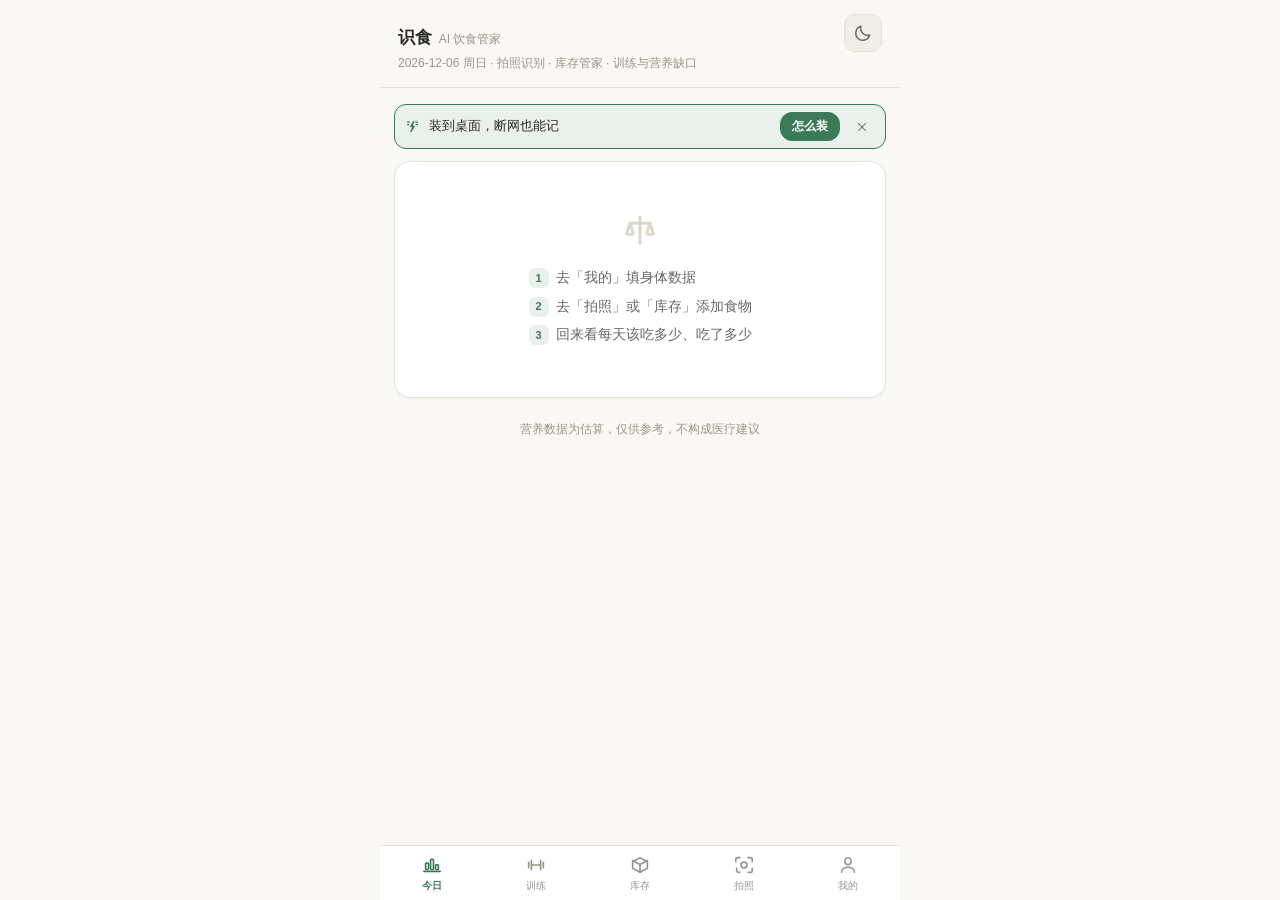
==== index.html @ c6fd4583 "update: index.html" ====
<!DOCTYPE html>
<html lang="zh-CN">
<head>
<meta charset="UTF-8">
<meta name="viewport" content="width=device-width, initial-scale=1, viewport-fit=cover">
<meta name="theme-color" content="#faf8f5" media="(prefers-color-scheme: light)">
<meta name="theme-color" content="#171614" media="(prefers-color-scheme: dark)">
<meta name="description" content="识食 · AI 饮食管家：拍张照识别食物营养，按库存记账，自动算今日热量与蛋白质/脂肪/碳水目标。纯本地存储，离线可用，无需注册。">
<meta name="color-scheme" content="light dark">
<meta property="og:type" content="website">
<meta property="og:title" content="识食 · AI 饮食管家">
<meta property="og:description" content="拍照识别食物营养 · 按库存记账 · 自动算热量与三大营养素目标。纯本地、离线可用、无需注册。">
<meta name="twitter:card" content="summary_large_image">
<meta name="twitter:title" content="识食 · AI 饮食管家">
<meta name="twitter:description" content="拍照识别食物营养 · 按库存记账 · 自动算热量与三大营养素目标。">
<meta name="apple-mobile-web-app-capable" content="yes">
<meta name="apple-mobile-web-app-status-bar-style" content="default">
<meta name="apple-mobile-web-app-title" content="识食">
<meta name="mobile-web-app-capable" content="yes">
<link rel="manifest" href="manifest.json">
<link rel="icon" href="icon-192.png">
<link rel="apple-touch-icon" href="icon-192.png">
<title>识食 · AI 饮食管家</title>
<style>
/* ============================================================
   识食 · 设计系统
   范式：安静高级中性（骨白/沙/烟灰）+ 单一强调色
   强调色：松花绿 #3B7A57（中国传统色，克制饱和度）
   ============================================================ */
:root{
  /* 色板 */
  --canvas:#faf8f5;      /* 骨白 —— 页面底 */
  --surface:#ffffff;     /* 卡片 */
  --surface-2:#f0ede7;   /* 沙 —— 次级表面 */
  --ink:#2b2a27;         /* 墨 —— 主文字 */
  --ink-2:#6b675f;       /* 次级文字 */
  --ink-3:#9a948a;       /* 弱文字 */
  --line:#e6e2da;        /* 极细描边 */
  --line-2:#dcd7cd;      /* 强描边 */
  --accent:#3B7A57;      /* 松花绿 —— 唯一强调色 */
  --accent-ink:#2f6346;  /* 强调色按压态 */
  --accent-soft:#eaf1ec; /* 强调色浅底 */
  --danger:#c0392b;      /* 朱砂 —— 仅超标/删除 */
  --danger-soft:#f8ecea;
  --warn:#b8860b;        /* 琥珀 —— 仅临界状态 */
  --warn-soft:#fbf3e2;
  /* 数据色（只服务图表） */
  --d-protein:#4a6fa5;
  --d-fat:#c8873f;
  --d-carb:#7c5c9e;
  --d-fiber:#5c8a72;
  /* 限量项配色（钠/饱和脂肪/糖）—— 与「目标项」区分开，但不用警告红，
     因为「接近上限」是常态而非错误 */
  --d-sodium:#5d7f9e;
  --d-satfat:#8a7b52;
  --d-sugar:#a06b7e;
  /* 间距与形状 */
  --r-sm:8px; --r-md:12px; --r-lg:16px; --r-xl:20px;
  --track:#d5d1c7;
}
@media(prefers-color-scheme:dark){
  :root{
    --canvas:#141412; --surface:#1c1c19; --surface-2:#252420;
    --ink:#eae7e0; --ink-2:#a8a399; --ink-3:#726d64;
    --line:#2e2d28; --line-2:#3a3833;
    --accent:#7fb894; --accent-ink:#9ac9ab; --accent-soft:#1d2a22;
    --danger:#e0736a; --danger-soft:#2c1e1c;
    --warn:#d9a441; --warn-soft:#2b2418;
    --d-protein:#7fa3d4; --d-fat:#dcae72; --d-carb:#b096d4; --d-fiber:#8fc4a4;
    --d-sodium:#8fb4d0; --d-satfat:#c2ae7e; --d-sugar:#d0a0b0;
    --track:#3c3a33;
  }
}
*{margin:0;padding:0;box-sizing:border-box;-webkit-tap-highlight-color:transparent}
html{-webkit-text-size-adjust:100%}
body{
  font-family:-apple-system,BlinkMacSystemFont,"PingFang SC","Hiragino Sans GB","Microsoft YaHei","Noto Sans SC",sans-serif;
  background:var(--canvas);color:var(--ink);max-width:520px;margin:0 auto;min-height:100vh;
  padding-bottom:96px;font-size:15px;line-height:1.6;
  -webkit-font-smoothing:antialiased;
}
/* 数字一律等宽，避免跳动 */
.num,.kcal-big,.rmk,.ring b,.tagk,.item .nm .g{font-variant-numeric:tabular-nums;font-feature-settings:"tnum"}

/* ---------- 页头：去渐变，改中性表面 ---------- */
header{
  position:sticky;top:0;z-index:10;
  background:var(--canvas);border-bottom:1px solid var(--line);
  padding:14px 18px;padding-top:calc(14px + env(safe-area-inset-top));
}
header .hd-row{display:flex;align-items:baseline;justify-content:space-between;gap:12px}
header h1{font-size:17px;font-weight:600;letter-spacing:.02em}
header h1 .sub-brand{font-size:12px;font-weight:400;color:var(--ink-3);letter-spacing:0;margin-left:6px}
header p{font-size:12px;color:var(--ink-3);margin-top:2px}

main{padding:16px 14px}
.tab{display:none}.tab.on{display:block;animation:fade .28s ease}
@keyframes fade{from{opacity:0;transform:translateY(8px)}}

/* ---------- 卡片 ---------- */
.card{
  background:var(--surface);border-radius:var(--r-lg);
  padding:18px 16px;margin-bottom:12px;
  border:1px solid var(--line);
  box-shadow:0 1px 2px rgba(43,42,39,.03);
}
.card h3{
  font-size:14px;font-weight:600;margin-bottom:14px;
  display:flex;align-items:center;gap:7px;color:var(--ink);
}
.card h3 .ic-svg{color:var(--ink-3);flex-shrink:0}
.card h3 .count{font-weight:400;color:var(--ink-3);font-size:12.5px;margin-left:auto;font-variant-numeric:tabular-nums}
details.card summary{
  font-weight:600;font-size:14px;cursor:pointer;list-style:none;
  display:flex;align-items:center;gap:7px;
}
details.card summary::-webkit-details-marker{display:none}
details.card summary .chev{margin-left:auto;color:var(--ink-3);transition:transform .25s}
details.card[open] summary .chev{transform:rotate(90deg)}
details.card[open] summary{margin-bottom:14px}
/* 折叠的手动添加区：关闭时绝不露出内部表单 */
#addBox{overflow:hidden}
#addBox:not([open]) > *:not(summary){display:none}
#addBox > summary{cursor:pointer;list-style:none;display:flex;align-items:center;gap:7px;
  font-size:14px;font-weight:600;color:var(--ink);width:100%}
#addBox > summary::-webkit-details-marker{display:none}
#addBox > summary .chev{margin-left:auto;color:var(--ink-3);transition:transform .25s}

/* ---------- 表单 ---------- */
.fld{margin-bottom:12px}
label{font-size:12px;color:var(--ink-2);display:block;margin-bottom:6px;font-weight:500}
input,select,textarea{
  width:100%;padding:11px 13px;border:1px solid var(--line-2);border-radius:var(--r-md);
  font-size:15px;background:var(--surface);color:var(--ink);
  transition:border-color .15s,box-shadow .15s;font-family:inherit;
}
select{appearance:none;-webkit-appearance:none;background-image:url("data:image/svg+xml;charset=utf-8,%3Csvg xmlns='http://www.w3.org/2000/svg' width='12' height='12' viewBox='0 0 24 24' fill='none' stroke='%239a948a' stroke-width='2.5' stroke-linecap='round'%3E%3Cpath d='M5 9l7 7 7-7'/%3E%3C/svg%3E");background-repeat:no-repeat;background-position:right 13px center;padding-right:34px}
input::placeholder{color:var(--ink-3)}
input:focus,select:focus,textarea:focus{
  outline:none;border-color:var(--accent);box-shadow:0 0 0 3px var(--accent-soft);
}
input[type=number]{font-variant-numeric:tabular-nums}

/* ---------- 按钮：去全圆角，改 12px ---------- */
button{
  border:none;border-radius:var(--r-md);padding:12px 16px;
  font-size:14.5px;font-weight:600;cursor:pointer;font-family:inherit;
  transition:transform .1s,opacity .15s,background .15s;
  display:inline-flex;align-items:center;justify-content:center;gap:6px;
}
button:active{transform:scale(.975)}
button:disabled{opacity:.5;cursor:not-allowed}
.btn-g{background:var(--accent);color:#fff;width:100%}
.btn-g:active{background:var(--accent-ink)}
.btn-o{background:transparent;color:var(--accent);border:1px solid var(--accent);width:100%}
/* 链接式按钮：外观同 .btn-g / .btn-o，但用于 <a>，保持可点击区域 */
a.linkbtn{
  display:flex;align-items:center;justify-content:center;gap:6px;
  box-sizing:border-box;width:100%;padding:12px 16px;border-radius:var(--r-md);
  font-size:14.5px;font-weight:600;text-decoration:none;cursor:pointer;
  transition:transform .1s,background .15s;
}
a.linkbtn:active{transform:scale(.975)}
a.linkbtn.out{background:transparent;color:var(--accent);border:1px solid var(--accent)}
a.linkbtn.solid{background:var(--accent);color:#fff;border:1px solid var(--accent)}
.btn-s{background:var(--surface-2);color:var(--ink);padding:9px 12px;font-size:13px;width:auto;border:1px solid var(--line)}
.btn-r{background:var(--danger-soft);color:var(--danger);padding:9px 12px;font-size:13px;width:auto}
.btnrow{display:flex;gap:8px}
.btnrow button{flex:1}
.btn-icon{padding:8px;border-radius:10px;background:var(--surface-2);color:var(--ink-2);width:auto;border:1px solid var(--line)}
.btn-icon:active{background:var(--line)}

/* ---------- 进度条 ---------- */
.bar{height:6px;background:var(--track);border-radius:4px;overflow:hidden;margin:5px 0 2px}
.bar>i{display:block;height:100%;border-radius:4px;transition:width .55s cubic-bezier(.4,0,.2,1)}

/* ---------- 热量主指标：条形 + 数字 ----------
   为什么不用环形图：NN/g 指出长度是最准确的视觉编码，角度/面积最差，
   环形图还挖空更难读；Apple HIG 也把 Activity 圆环保留给健康三环，不宜挪用。
   状态另给文字（还差 / 已超出），不单靠颜色 —— 约 4.5% 的人有色觉障碍。 */
.kcalhero{padding:2px 0 4px}
.kh-lab{font-size:12.5px;color:var(--ink-2);font-weight:500;margin-bottom:7px}
.kh-num{display:flex;align-items:baseline;gap:7px;margin-bottom:9px}
.kh-num b{font-size:38px;font-weight:600;line-height:1;letter-spacing:-.025em;
  color:var(--ink);font-variant-numeric:tabular-nums}
.kh-num em{font-style:normal;font-size:15px;color:var(--ink-3);font-variant-numeric:tabular-nums}
.kh-num .kh-u{font-size:12.5px;color:var(--ink-3);margin-left:-2px}
.kh-bar{height:12px;background:var(--track);border-radius:6px;overflow:hidden}
.kh-bar>i{display:block;height:100%;border-radius:6px;background:var(--accent);
  transition:width .55s cubic-bezier(.4,0,.2,1)}
.kcalhero.over .kh-bar>i{background:var(--warn)}
.kh-foot{display:flex;align-items:baseline;gap:10px;margin-top:7px;
  font-size:12px;color:var(--ink-3);font-variant-numeric:tabular-nums}
.kh-foot b{color:var(--ink-2);font-weight:600}
.kh-foot span{margin-left:auto}
.kcalhero.over .kh-foot b{color:var(--warn)}

/* ---------- 限量项（钠 / 饱和脂肪 / 糖）：条形朝上限填充 ---------- */
.limlist{margin-top:2px}
.limrow{padding:10px 0;border-bottom:1px solid var(--line)}
.limrow:last-child{border-bottom:none;padding-bottom:0}
.limrow .lh{display:flex;align-items:baseline;gap:8px;font-size:12.5px;margin-bottom:6px}
.limrow .gl{color:var(--ink-2);font-weight:500;display:flex;align-items:center;gap:5px}
.limrow .gl i{width:7px;height:7px;border-radius:2px;flex-shrink:0}
.limrow .lh b{margin-left:auto;font-variant-numeric:tabular-nums;font-weight:600}
.limrow .lh b em{font-style:normal;font-weight:400;color:var(--ink-3);font-size:11.5px}
.limrow .lbar{height:8px;background:var(--track);border-radius:4px;overflow:hidden}
.limrow .lbar>i{display:block;height:100%;border-radius:4px;transition:width .55s cubic-bezier(.4,0,.2,1)}
.limrow .lf{font-size:11.5px;color:var(--ink-3);margin-top:5px;font-variant-numeric:tabular-nums}

/* ---------- 自适应 TDEE 明细行 ---------- */
.adaptrows{margin-top:4px;border-top:1px solid var(--line)}
.adaptrows .ar{display:flex;align-items:baseline;gap:10px;padding:8px 0;
  border-bottom:1px solid var(--line);font-size:12.5px}
.adaptrows .ar span{color:var(--ink-2)}
.adaptrows .ar b{margin-left:auto;font-variant-numeric:tabular-nums;font-weight:600}

/* ---------- 宏量营养素行 ---------- */
.mac{display:grid;grid-template-columns:42px 1fr 92px;align-items:center;gap:10px;margin-top:12px;font-size:12.5px}
.mac .lbl{color:var(--ink-2);font-weight:500;display:flex;align-items:center;gap:5px}
.mac .dot{width:7px;height:7px;border-radius:2px;flex-shrink:0}
.mac .bar{margin:0}
.mac em{font-style:normal;text-align:right;color:var(--ink-3);font-size:11.5px;font-variant-numeric:tabular-nums}

.remain{display:flex;align-items:center;justify-content:space-between;gap:12px}
.rmk{font-size:26px;font-weight:600;line-height:1.15;letter-spacing:-.01em}
.rmk .unit{font-size:12px;font-weight:400;color:var(--ink-3);margin-left:2px}

/* ---------- 列表项 ---------- */
.item{display:flex;justify-content:space-between;align-items:center;padding:13px 0;border-bottom:1px solid var(--line)}
.item:last-child{border-bottom:none;padding-bottom:2px}
.item .nm{font-size:14.5px;font-weight:600;display:flex;align-items:center;gap:7px;flex-wrap:wrap}
.item .nm .g{font-weight:400;color:var(--ink-3);font-size:12.5px}
.item .dt{font-size:12px;color:var(--ink-3);margin-top:3px;font-variant-numeric:tabular-nums}
.item.inv{flex-wrap:wrap;gap:10px}
.item.inv>div:first-child{flex:1 1 100%}
.item.inv .btns{display:flex;gap:8px;width:100%}
.item.inv .btns button{flex:1}
.tagk{font-size:13.5px;color:var(--ink);font-weight:600;white-space:nowrap}

/* ---------- 徽章 ---------- */
.chip{display:inline-flex;align-items:center;gap:4px;background:var(--accent-soft);color:var(--accent);border-radius:6px;padding:3px 9px;font-size:11.5px;font-weight:600}
.chip.warn{background:var(--warn-soft);color:var(--warn)}
.chip.danger{background:var(--danger-soft);color:var(--danger)}
.chip.neutral{background:var(--surface-2);color:var(--ink-2)}
.pill{display:inline-flex;align-items:center;gap:5px;background:var(--surface-2);border:1px solid var(--line);border-radius:8px;padding:5px 11px;font-size:12px;margin:3px 4px 3px 0;color:var(--ink-2)}
.pill b{color:var(--ink);font-weight:600}

/* ---------- 底部导航 ---------- */
nav{
  position:fixed;bottom:0;left:0;right:0;max-width:520px;margin:0 auto;
  background:var(--surface);border-top:1px solid var(--line);
  display:flex;z-index:20;padding-bottom:env(safe-area-inset-bottom);
}
nav button{
  flex:1;background:none;border-radius:0;padding:9px 0 8px;font-size:10.5px;
  color:var(--ink-3);font-weight:500;display:flex;flex-direction:column;align-items:center;gap:3px;
  transition:color .2s;
}
nav button .ic-svg{transition:transform .2s}
nav button.on{color:var(--accent);font-weight:600}
nav button.on .ic-svg{transform:translateY(-1px)}

/* ---------- 底部抽屉 ---------- */
.overlay{position:fixed;inset:0;background:rgba(30,28,25,.4);backdrop-filter:blur(2px);z-index:50;display:none;align-items:flex-end;justify-content:center}
.overlay.on{display:flex;animation:fadeIn .2s ease}
@keyframes fadeIn{from{opacity:0}}
.sheet{
  background:var(--surface);width:100%;max-width:520px;border-radius:var(--r-xl) var(--r-xl) 0 0;
  padding:8px 16px calc(20px + env(safe-area-inset-bottom));max-height:88vh;overflow-y:auto;
  animation:up .3s cubic-bezier(.32,.72,0,1);
}
.sheet::before{content:"";display:block;width:36px;height:4px;border-radius:2px;background:var(--line-2);margin:4px auto 14px}
@keyframes up{from{transform:translateY(80px);opacity:.4}}
.sheet h3{font-size:16px;font-weight:600;margin-bottom:14px}
.sheet h3 .hl{color:var(--accent)}

/* ---------- 提示 ---------- */
#toast{
  position:fixed;top:15%;left:50%;transform:translateX(-50%);
  background:var(--ink);color:var(--canvas);padding:10px 20px;border-radius:10px;
  font-size:13.5px;z-index:99;display:none;max-width:80%;text-align:center;
  box-shadow:0 6px 20px rgba(0,0,0,.18);
}
#toast.on{display:block;animation:toastIn .25s ease}
@keyframes toastIn{from{opacity:0;transform:translateX(-50%) translateY(-8px)}}

img.prev{width:100%;border-radius:var(--r-md);margin:10px 0;border:1px solid var(--line)}

/* ---------- 已选图片缩略图网格（支持多张，每张可单独删） ---------- */
.thumbgrid{display:grid;grid-template-columns:repeat(auto-fill,minmax(78px,1fr));gap:8px;margin:12px 0 0}
.thumb{position:relative;aspect-ratio:1;border-radius:var(--r-md);overflow:hidden;
  border:1px solid var(--line);background:var(--surface-2)}
.thumb img{width:100%;height:100%;object-fit:cover;display:block}
.thumb .thumbx{
  position:absolute;top:3px;right:3px;width:22px;height:22px;padding:0;
  border-radius:50%;background:rgba(0,0,0,.58);color:#fff;
  display:flex;align-items:center;justify-content:center;
}
.thumb .thumbx:active{background:rgba(0,0,0,.8)}
.thumb .thumbi{
  position:absolute;left:4px;bottom:3px;font-size:11px;font-weight:600;
  background:rgba(0,0,0,.58);color:#fff;padding:0 5px;border-radius:4px;
  font-variant-numeric:tabular-nums;line-height:1.6;
}

/* ---------- 空状态 ---------- */
.empty{
  text-align:center;color:var(--ink-3);font-size:13px;padding:30px 12px;line-height:2;
}
.empty .big-ic{display:block;margin:0 auto 10px;color:var(--line-2)}

/* ---------- 搜索建议 ---------- */
.searchbox{position:relative}
.sug{
  position:absolute;left:0;right:0;top:100%;background:var(--surface);
  border:1px solid var(--line);border-radius:var(--r-md);
  box-shadow:0 10px 30px rgba(43,42,39,.1);max-height:230px;overflow-y:auto;
  z-index:30;display:none;margin-top:5px;
}
.sug div{padding:11px 14px;font-size:13.5px;border-bottom:1px solid var(--line);display:flex;justify-content:space-between;gap:10px;align-items:baseline}
.sug div:last-child{border-bottom:none}
.sug div:active{background:var(--surface-2)}
.sug div .sn{font-weight:500}
.sug div .sv{color:var(--ink-3);font-size:12px;font-variant-numeric:tabular-nums;white-space:nowrap}

/* ---------- 周图 ---------- */
.wk{display:flex;align-items:flex-end;gap:6px;height:110px;margin:6px 0 8px}
.wc{flex:1;display:flex;flex-direction:column;align-items:center;justify-content:flex-end;gap:4px}
.wc i{width:100%;border-radius:4px 4px 2px 2px;min-height:3px;transition:height .5s cubic-bezier(.4,0,.2,1)}
.wc .v{font-size:10px;color:var(--ink-3);font-variant-numeric:tabular-nums}
.wc .d{font-size:10px;color:var(--ink-3)}
.wc.today .d{color:var(--accent);font-weight:600}

/* ---------- 步骤提示 ---------- */
.hint{font-size:12px;color:var(--ink-3);margin-top:8px;line-height:1.65;display:flex;gap:6px}
.hint .ic-svg{flex-shrink:0;margin-top:1px}
.stepnum{
  display:inline-flex;width:20px;height:20px;border-radius:6px;background:var(--accent-soft);
  color:var(--accent);font-size:11px;align-items:center;justify-content:center;
  margin-right:7px;font-weight:600;flex-shrink:0;
}
.steps{text-align:left;display:inline-block;line-height:2.1}
.steps span{display:flex;align-items:center;font-size:13.5px;color:var(--ink-2)}

/* ---------- 库存分组 ---------- */
.grp-title{font-size:11.5px;font-weight:600;color:var(--ink-3);letter-spacing:.06em;margin:16px 0 4px;display:flex;align-items:center;gap:6px}
.grp-title:first-child{margin-top:4px}

/* ---------- 库存管家：概览卡 ---------- */
.invh{padding:15px 16px}
.invh-top{display:flex;align-items:center;gap:14px}
.invh-top>div:first-child{flex:1;min-width:0}
.invh-lab{font-size:11.5px;color:var(--ink-3);letter-spacing:.05em;font-weight:500;
  display:flex;align-items:center;gap:5px}
.invh-big{font-size:29px;font-weight:650;letter-spacing:-.025em;line-height:1.12;
  font-variant-numeric:tabular-nums;color:var(--ink);margin-top:2px}
.invh-big span{font-size:15px;font-weight:500;color:var(--ink-3);margin-left:3px}
.invh-sub{font-size:12.5px;color:var(--ink-3);margin-top:3px;font-variant-numeric:tabular-nums}
.invh-ring{
  --p:0;flex-shrink:0;width:72px;height:72px;border-radius:50%;
  background:conic-gradient(var(--accent) calc(var(--p)*1%),var(--surface-2) 0);
  display:flex;align-items:center;justify-content:center;position:relative;
}
.invh-ring::before{content:"";position:absolute;inset:6px;border-radius:50%;background:var(--surface)}
.invh-ring>div{position:relative;text-align:center;line-height:1.15}
.invh-ring b{display:block;font-size:20px;font-weight:650;letter-spacing:-.02em;
  font-variant-numeric:tabular-nums;color:var(--accent)}
.invh-ring span{font-size:9.5px;color:var(--ink-3)}
.invh-foot{margin-top:10px;padding-top:9px;border-top:1px dashed var(--line-2);
  font-size:12px;color:var(--ink-3);line-height:1.55}

/* ---------- 缺口分析 ---------- */
.gaplist{display:flex;flex-direction:column;gap:2px;margin-bottom:2px}
.gaprow{display:flex;align-items:center;justify-content:space-between;
  padding:7px 0;font-size:13.5px;border-bottom:1px solid var(--line)}
.gaprow:last-child{border-bottom:none}
.gaprow .gl{display:flex;align-items:center;gap:8px;color:var(--ink-2)}
.gaprow .gl i{width:8px;height:8px;border-radius:3px;flex-shrink:0}
.gaprow b{font-variant-numeric:tabular-nums;font-weight:600;color:var(--ink)}
.sugg{display:flex;align-items:center;gap:7px;margin-top:11px;padding:10px 12px;
  background:var(--accent-soft);border-radius:10px;font-size:12.5px;color:var(--accent-ink);line-height:1.5}
.sugg .ic-svg{flex-shrink:0;color:var(--accent)}
.sugg b{font-weight:600;font-variant-numeric:tabular-nums}
.sugg span{flex:1;min-width:0}
.sugg .btn-s{padding:6px 10px;font-size:12px}

/* ---------- 筛选标签 ---------- */
.ftabs{display:flex;gap:6px;margin-bottom:6px;overflow-x:auto;-webkit-overflow-scrolling:touch;
  scrollbar-width:none;padding-bottom:2px}
.ftabs::-webkit-scrollbar{display:none}
.ftab{
  flex-shrink:0;border:1px solid var(--line);background:var(--surface);
  padding:7px 13px;border-radius:9px;font-size:12.5px;color:var(--ink-2);
  font-family:inherit;cursor:pointer;transition:background .18s,border-color .18s,color .18s;
  display:inline-flex;align-items:center;gap:6px;font-weight:500;
}
.ftab.on{background:var(--accent);border-color:var(--accent);color:#fff;font-weight:600}
.ftab em{font-style:normal;font-size:11px;font-variant-numeric:tabular-nums;
  background:var(--surface-2);color:var(--ink-3);padding:1px 6px;border-radius:5px}
.ftab.on em{background:rgba(255,255,255,.24);color:#fff}

/* ---------- 库存项：进度条 ---------- */
.gbar{height:4px;border-radius:3px;background:var(--surface-2);overflow:hidden;margin-top:7px}
.gbar>i{display:block;height:100%;border-radius:3px;transition:width .5s cubic-bezier(.4,0,.2,1)}
.item.inv{align-items:flex-start;padding:13px 0}
.item.inv .btns{display:flex;flex-direction:column;gap:5px;flex-shrink:0}
.item.inv .btns .btn-s,.item.inv .btns .btn-r{
  padding:6px 11px;font-size:12px;min-width:56px;display:inline-flex;
  align-items:center;justify-content:center;gap:4px;
}
.item.inv .btns .btn-s .ic-svg,.item.inv .btns .btn-r .ic-svg{margin:0}

/* ---------- 采购清单 ---------- */
.shoplist{border:1px solid var(--line);border-radius:10px;overflow:hidden;max-height:44vh;overflow-y:auto}
.shoprow{display:flex;align-items:center;justify-content:space-between;gap:12px;
  padding:11px 13px;border-bottom:1px solid var(--line);font-size:13.5px}
.shoprow:last-child{border-bottom:none}
.shoprow .nm{font-weight:500;display:flex;align-items:center;gap:6px;flex-wrap:wrap}
.shoprow .dt{font-size:11.5px;color:var(--ink-3);margin-top:2px;font-variant-numeric:tabular-nums}
.shoprow b{font-variant-numeric:tabular-nums;color:var(--accent);flex-shrink:0;font-weight:600}
.shopfoot{margin:12px 0 14px;padding:10px 13px;background:var(--surface-2);border-radius:9px;
  font-size:12.5px;color:var(--ink-2);text-align:center;font-variant-numeric:tabular-nums}

/* ---------- 食材详情 ---------- */
.dtl{display:grid;grid-template-columns:1fr 1fr;gap:1px;background:var(--line);
  border:1px solid var(--line);border-radius:10px;overflow:hidden;margin-bottom:16px}
.dtl>div{background:var(--surface);padding:11px 13px;display:flex;flex-direction:column;gap:3px}
.dtl>div span{font-size:11.5px;color:var(--ink-3)}
.dtl>div b{font-size:15px;font-weight:600;font-variant-numeric:tabular-nums;letter-spacing:-.01em}

/* 14 天消耗柱（紧凑） */
.wkc{display:flex;align-items:flex-end;gap:3px;height:64px;padding:0 1px}
.wkr{flex:1;display:flex;align-items:flex-end;justify-content:center;height:100%}
.wkr i{width:100%;max-width:16px;border-radius:3px 3px 1px 1px;background:var(--accent);
  opacity:.82;min-height:2px;transition:height .45s cubic-bezier(.4,0,.2,1)}
.wkr.today i{opacity:1;background:var(--accent-ink)}

/* 抽屉内动态提示 */
.eatleft{font-size:12.5px;color:var(--ink-3);margin-top:9px;line-height:1.6;min-height:18px}
.btn-s.on{background:var(--accent);border-color:var(--accent);color:#fff}

.disclaimer{text-align:center;padding:10px 0 14px;font-size:11.5px;color:var(--ink-3);line-height:1.7}
a{color:var(--accent)}
.ic-svg{display:block;flex-shrink:0}

/* ---------- 连续记录（习惯卡）---------- */
.streak{display:flex;align-items:center;gap:14px;padding:15px 16px}
.sk-main{display:flex;align-items:center;gap:11px;flex:1;min-width:0}
.sk-flame{width:38px;height:38px;border-radius:11px;flex-shrink:0;
  background:var(--accent-soft);color:var(--accent);
  display:flex;align-items:center;justify-content:center}
.sk-num{font-size:25px;font-weight:650;letter-spacing:-.025em;line-height:1.1;
  font-variant-numeric:tabular-nums;color:var(--ink)}
.sk-num span{font-size:13px;font-weight:500;color:var(--ink-3);margin-left:3px}
.sk-lab{font-size:12px;color:var(--ink-3);margin-top:2px}
.sk-side{display:flex;gap:16px;flex-shrink:0;padding-left:14px;border-left:1px solid var(--line)}
.sk-cell{display:flex;flex-direction:column;align-items:center;gap:1px}
.sk-cell b{font-size:16px;font-weight:600;font-variant-numeric:tabular-nums;color:var(--ink)}
.sk-cell span{font-size:10.5px;color:var(--ink-3);white-space:nowrap}

/* ---------- 体重趋势 ---------- */
.wt-head{display:flex;align-items:flex-end;justify-content:space-between;gap:12px;margin-bottom:8px}
.wt-cur{font-size:26px;font-weight:650;letter-spacing:-.025em;font-variant-numeric:tabular-nums;color:var(--ink)}
.wt-unit{font-size:13px;color:var(--ink-3);margin-left:3px}
.wt-side{display:flex;flex-direction:column;align-items:flex-end;gap:1px}
.wt-chg{font-size:12.5px;font-weight:600;font-variant-numeric:tabular-nums}
.wt-pace{font-size:11.5px;color:var(--ink-3);font-variant-numeric:tabular-nums}
.wt-svg{display:block;width:100%;height:64px;overflow:visible}
.wt-foot{display:flex;align-items:center;justify-content:space-between;gap:10px;
  margin-top:9px;font-size:11.5px;color:var(--ink-3);font-variant-numeric:tabular-nums}

/* 深色模式：抽屉内强调底 */
@media (prefers-color-scheme:dark){
  :root:not([data-theme="light"]) .ftab.on em{background:rgba(255,255,255,.2)}
}

/* ============================================================
   Phase D：训练自定义 / 日程日历 / 训练日营养 / 外食 / 实时扣减
   ============================================================ */

/* ---------- 今日：日期标签行 ---------- */
.daytag{display:flex;align-items:center;gap:8px;margin-bottom:6px}
.daytag .chip{gap:5px;padding:4px 10px}
.daytag .btn-s{padding:4px 10px;font-size:11.5px}

/* ---------- 实时扣减清单 ---------- */
.gaplist .gaprow b{font-feature-settings:"tnum"}

/* ---------- 今日日程卡 ---------- */
.plrow{display:flex;align-items:center;gap:11px}
.plrow.mini{padding:10px 0 12px;border-bottom:1px solid var(--line);margin-bottom:12px}
.pl-ic{width:36px;height:36px;border-radius:10px;flex-shrink:0;
  background:var(--accent-soft);color:var(--accent);
  display:flex;align-items:center;justify-content:center}
.plrow .nm{font-size:14px;font-weight:600}
.plrow .dt{font-size:11.5px;color:var(--ink-3);margin-top:2px;font-variant-numeric:tabular-nums}

/* ---------- 训练记录抽屉 ---------- */
.exhint{display:flex;gap:6px;align-items:flex-start;font-size:11.5px;color:var(--ink-3);
  line-height:1.55;margin:-4px 0 12px}
.exhint .ic-svg{flex-shrink:0;margin-top:2px}
.exhint b{color:var(--accent);font-weight:600}
.expace{display:flex;flex-direction:column;justify-content:center;
  min-height:44px;padding:0 13px;border:1px dashed var(--line-2);border-radius:var(--r-md);
  background:var(--surface-2)}
.pacev{font-size:15px;font-weight:650;font-variant-numeric:tabular-nums;color:var(--accent)}
.paces{font-size:11.5px;color:var(--ink-3);font-variant-numeric:tabular-nums}
.exprev{display:flex;align-items:baseline;gap:6px;flex-wrap:wrap;
  padding:12px 14px;background:var(--accent-soft);border-radius:var(--r-md);margin-top:4px}
.exk{font-size:23px;font-weight:650;color:var(--accent);font-variant-numeric:tabular-nums;
  letter-spacing:-.02em}
.exk::before{content:"−"}
.exklab{font-size:12px;color:var(--accent-ink)}
.exhow{margin-left:auto;font-size:11.5px;color:var(--ink-3);
  background:var(--surface);padding:3px 9px;border-radius:6px}

/* ---------- 训练日 / 休息日对比表 ---------- */
.dual{margin-top:14px;border:1px solid var(--line);border-radius:11px;overflow:hidden}
.dual-head,.dual-row{display:grid;grid-template-columns:1fr auto 20px auto;align-items:center;
  gap:8px;padding:9px 12px}
.dual-head{background:var(--surface-2);padding:7px 12px}
.dual-h{font-size:10.5px;color:var(--ink-3);letter-spacing:.04em;text-align:right;font-weight:600}
.dual-h.hot{color:var(--accent)}
.dual-row{border-top:1px solid var(--line)}
.dual-lab{font-size:12.5px;color:var(--ink-2);display:flex;flex-direction:column}
.dual-lab em{font-style:normal;font-size:10.5px;color:var(--ink-3);margin-top:1px}
.dual-v{font-size:13px;font-weight:600;font-variant-numeric:tabular-nums;text-align:right}
.dual-v.hot{color:var(--accent)}
.dual-arrow{text-align:center;color:var(--line-2);font-size:12px}
/* 限量项分组：与目标项视觉上分开，且数字用中性色（不用 accent，避免像「要冲上去」） */
.dual-sep{font-size:10.5px;color:var(--ink-3);letter-spacing:.04em;
  background:var(--surface-2);padding:6px 12px;border-top:1px solid var(--line)}
.dual-row.cap .dual-v{color:var(--ink-2)}
.dual-row.cap .dual-v.hot{color:var(--ink-2)}

/* ---------- 自定义项目列表 ---------- */
.mylist{margin-top:14px;padding-top:12px;border-top:1px dashed var(--line-2)}

/* ---------- 训练页 Hero ---------- */
.trainhero{padding:18px 16px}
.th-top{display:flex;align-items:center;gap:14px}
.th-top>div:first-child{flex:1;min-width:0}
.th-lab{font-size:11.5px;color:var(--ink-3);letter-spacing:.05em;font-weight:500}
.th-big{font-size:28px;font-weight:650;letter-spacing:-.025em;line-height:1.15;margin-top:2px}
.th-sub{font-size:12.5px;color:var(--ink-3);margin-top:3px}
.th-badge{width:58px;height:58px;border-radius:16px;flex-shrink:0;
  background:var(--accent-soft);color:var(--accent);
  display:flex;align-items:center;justify-content:center}
.th-acts{display:flex;gap:8px;margin-top:16px}
.th-acts button{flex:1}

/* ---------- 周统计 ---------- */
.statrow{display:flex;gap:1px;background:var(--line);border:1px solid var(--line);
  border-radius:11px;overflow:hidden}
.statcell{flex:1;background:var(--surface);padding:12px 6px;text-align:center}
.statcell b{display:block;font-size:19px;font-weight:650;font-variant-numeric:tabular-nums;
  letter-spacing:-.02em;color:var(--ink);overflow:hidden;text-overflow:ellipsis;white-space:nowrap}
.statcell span{font-size:10.5px;color:var(--ink-3)}

/* ---------- 月历 ---------- */
.calhead{display:flex;align-items:center;justify-content:space-between;gap:8px;margin-bottom:12px}
.calhead b{font-size:14px;font-weight:600;display:flex;flex-direction:column;align-items:center}
.calhead .calcount{font-size:10.5px;font-weight:400;color:var(--ink-3);margin-top:1px}
.calgrid{display:grid;grid-template-columns:repeat(7,1fr);gap:3px}
.caldow{text-align:center;font-size:11px;color:var(--ink-3);padding:2px 0 6px;font-weight:500}
.calcell{
  position:relative;aspect-ratio:1;border-radius:9px;
  display:flex;flex-direction:column;align-items:center;justify-content:center;
  font-size:12.5px;font-variant-numeric:tabular-nums;cursor:pointer;
  border:1px solid transparent;transition:background .15s,border-color .15s;
}
.calcell b{font-weight:500;line-height:1}
.calcell.empty{cursor:default}
.calcell:not(.empty):active{background:var(--surface-2)}
.calcell.today{border-color:var(--accent);font-weight:650}
.calcell.today b{font-weight:650;color:var(--accent)}
.calcell.sel{background:var(--accent-soft)}
.calcell.plan{background:var(--accent-soft)}
.calcell.rest{background:var(--surface-2)}
.calcell .mk{position:absolute;bottom:5px;width:14px;height:3px;border-radius:2px}
.calcell .mk.plan{background:var(--accent);opacity:.55}
.calcell .mk.rest{background:var(--ink-3);opacity:.4}
.calcell .mk.done{background:var(--accent)}
.callegend{display:flex;gap:14px;flex-wrap:wrap;margin-top:14px;font-size:11px;color:var(--ink-3)}
.callegend span{display:flex;align-items:center;gap:5px}
.callegend .mk{width:12px;height:3px;border-radius:2px}
.callegend .mk.plan{background:var(--accent);opacity:.55}
.callegend .mk.rest{background:var(--ink-3);opacity:.4}
.callegend .mk.done{background:var(--accent)}

/* ---------- 分段控件 ---------- */
.seg{display:flex;gap:6px}
.seg button{flex:1;background:var(--surface);border:1px solid var(--line-2);
  color:var(--ink-2);padding:10px;font-size:13.5px;border-radius:var(--r-md)}
.seg button.on{background:var(--accent);border-color:var(--accent);color:#fff}

/* ---------- 日程编辑区 ---------- */
.pl-edit{margin-top:16px;padding-top:14px;border-top:1px solid var(--line)}
.calwrap{margin-bottom:4px}

/* ---------- 5 个导航项时字号收紧 ---------- */
nav button{font-size:10px;padding:8px 0 7px}

/* ---------- 「装到桌面」卡：要比普通卡醒目一点，但不喧宾夺主 ---------- */
.instcard{border-color:var(--accent);background:var(--accent-soft)}
.instcard h3{color:var(--accent)}
.instcard h3 svg{color:var(--accent)}
.instcard .hint{color:var(--ink)}
.instcard .btn-g{margin-top:12px}

/* 今日页那条：细横幅，一行高，绝不能把「今日还差」挤出首屏 */
.instbar{
  display:flex;align-items:center;gap:9px;
  background:var(--accent-soft);border:1px solid var(--accent);
  border-radius:var(--r-md);padding:7px 10px;margin-bottom:12px;
  font-size:12.5px;color:var(--ink);line-height:1.35;
}
.instbar svg{color:var(--accent);flex-shrink:0}
.instbar .tx{flex:1;min-width:0}
.instbar .btn-s{padding:5px 11px;font-size:12px;flex-shrink:0;
  background:var(--accent);color:#fff;border-color:var(--accent)}
.instbar .instx{
  flex-shrink:0;width:26px;height:26px;padding:0;border-radius:50%;
  background:transparent;color:var(--ink-3);font-size:13px;font-weight:400;
}
/* 份量按钮 —— 把「这到底多少克」从空想变成一次点击。
   高度 38px：够手指点，又不至于把表单顶下去。 */
.plist{display:flex;flex-wrap:wrap;gap:6px;margin-top:1px}
.pbtn{
  display:inline-flex;align-items:baseline;gap:5px;
  min-height:38px;padding:8px 12px;
  border:1px solid var(--line-2);border-radius:var(--r-sm);
  background:var(--surface-2);color:var(--ink);
  font:inherit;font-size:13px;cursor:pointer;
}
.pbtn:hover{border-color:var(--accent);color:var(--accent-ink)}
.pbtn:active{background:var(--accent-soft)}
.pg{font-size:11.5px;color:var(--ink-3);font-variant-numeric:tabular-nums}
.instbar .instx:active{background:var(--line)}
</style>
<body>
<header>
  <div class="hd-row">
    <h1>识食<span class="sub-brand">AI 饮食管家</span></h1>
    <button class="btn-icon" id="themeBtn" onclick="toggleTheme()" aria-label="切换主题"></button>
  </div>
  <p id="hdDate"></p>
</header>
<main>
<!-- ============ 今日 ============ -->
<div class="tab" id="tab-today">
  <div id="instBox"></div>
  <div id="todayBox"></div>
</div>

<!-- ============ 训练 ============ -->
<div class="tab" id="tab-train">
  <div id="trainBox"></div>
</div>

<!-- ============ 库存 ============ -->
<div class="tab" id="tab-stock">
  <div id="stockAlert"></div>
  <!-- 概览 / 提醒 / 缺口（由 renderStock 填充） -->
  <div id="stockBox"></div>
  <div id="stockActions"></div>

  <!-- 手动添加：低频操作，默认折叠，避免每天进来先滚过一张大表单 -->
  <details class="card" id="addBox">
    <summary><svg class="ic-svg" width="18" height="18" viewBox="0 0 24 24" fill="none" stroke="currentColor" stroke-width="1.8" stroke-linecap="round" stroke-linejoin="round"><path d="M12 5v14"/><path d="M5 12h14"/></svg>手动添加食物<span class="chev"><svg width="16" height="16" viewBox="0 0 24 24" fill="none" stroke="currentColor" stroke-width="2" stroke-linecap="round" stroke-linejoin="round"><path d="M9 5l7 7-7 7"/></svg></span></summary>
    <div class="fld searchbox" style="margin-top:14px">
      <label>从内置食物库搜索（每 100g 营养）</label>
      <input id="q" placeholder="鸡胸肉 / 彩椒 / 鸡蛋 / 荞麦面" autocomplete="off">
      <div class="sug" id="sug"></div>
    </div>
    <div class="grid2">
      <div class="fld"><label>总克重 (g)</label><input id="addG" type="number" inputmode="decimal" placeholder="500"></div>
      <div class="fld"><label>&nbsp;</label><button class="btn-g" onclick="addFromDb()">加入库存</button></div>
    </div>
    <div class="hint"><svg class="ic-svg" width="14" height="14" viewBox="0 0 24 24" fill="none" stroke="currentColor" stroke-width="1.8" stroke-linecap="round"><circle cx="12" cy="12" r="8.5"/><path d="M12 11v5.5"/><circle cx="12" cy="12" r=".6" fill="currentColor"/></svg><span>包装食品去「拍照」页识别营养成分表更准</span></div>
  </details>
</div>

<!-- ============ 拍照 ============ -->
<div class="tab" id="tab-scan">
  <details class="card" id="apiBox">
    <summary>识别接口设置<span class="chev"><svg width="16" height="16" viewBox="0 0 24 24" fill="none" stroke="currentColor" stroke-width="2" stroke-linecap="round" stroke-linejoin="round"><path d="M9 5l7 7-7 7"/></svg></span></summary>
    <div class="hint" style="margin-bottom:14px"><span>没有 Key 也能用：不配接口时，用内置 109 条食物库 + 手动输入照样能记账。<b>配了之后拍照自动填营养表，省事很多。</b></span></div>
    <div class="fld"><label>快速选择服务商</label>
      <select id="apiPreset" onchange="applyPreset()">
        <option value="">自定义</option>
        <option value="qwen">通义 Qwen-VL（可直连，填 Key 就能用）</option>
        <option value="doubao">豆包 · 火山方舟（需代理，50 万免费）</option>
        <option value="zhipu">智谱 GLM-4V-Flash（需代理，模型免费）</option>
        <option value="openai">OpenAI GPT-4o-mini（需梯子）</option>
        <option value="proxy">自建代理（不用填 Key）</option>
      </select>
    </div>
    <div class="hint" style="margin:-4px 0 12px"><span><b>2026-10 实测</b>：只有<b>通义</b>放行浏览器跨域，填 Key 直接能用；<b>豆包</b>和<b>智谱</b>的接口不放行跨域，必须经「自建代理」中转。豆包个人开发者有 <b>50 万 tokens</b> 免费额度、中文场景强（Key 在 console.volcengine.com → 火山方舟）；智谱视觉模型本身免费。Key 只存本机，不会上传。</span></div>
    <div class="fld"><label>API 地址（OpenAI 兼容 /chat/completions）</label><input id="apiBase" placeholder="https://open.bigmodel.cn/api/paas/v4"></div>
    <div class="grid2">
      <div class="fld"><label>模型</label><input id="apiModel" placeholder="glm-4v-flash"></div>
      <div class="fld"><label>API Key</label><input id="apiKey" type="password" placeholder="留空表示接口不需要 Key"></div>
    </div>
    <div class="btnrow">
      <button class="btn-o" onclick="saveApi()">保存设置</button>
      <button class="btn-s" id="apiTestBtn" onclick="testApi()">测试连接</button>
    </div>
    <div id="apiTest" style="margin-top:10px"></div>
    <div class="hint" style="margin-top:10px"><span>支持 OpenAI 及任意兼容接口（智谱、通义千问等），必须选支持看图的模型。</span></div>
    <details class="card" style="margin-top:12px;background:var(--surface-2);box-shadow:none">
      <summary style="font-size:13px">不想每台设备都填一次 Key？<span class="chev"><svg width="16" height="16" viewBox="0 0 24 24" fill="none" stroke="currentColor" stroke-width="2" stroke-linecap="round" stroke-linejoin="round"><path d="M9 5l7 7-7 7"/></svg></span></summary>
      <div class="hint" style="margin-top:10px"><span>识食没有服务器，所以 Key 只能存在每台设备的浏览器里 —— 换设备就要重填。<br><br>
        解法：把 Key 放到一个免费的小代理上（Cloudflare Worker），识食只填代理地址、<b>Key 留空</b>。<br>
        <b>部署一次，所有设备永久免配置。</b><br><br>
        代码和 5 分钟部署步骤在仓库的 <b><code>proxy/</code></b> 目录里。</span></div>
    </details>
  </details>

  <div class="card">
    <h3><svg class="ic-svg" width="18" height="18" viewBox="0 0 24 24" fill="none" stroke="currentColor" stroke-width="1.8" stroke-linecap="round" stroke-linejoin="round"><path d="M4 8h3l1.5-2h7L17 8h3v11H4z"/><circle cx="12" cy="13" r="3.2"/></svg>拍照识别</h3>
    <div class="fld"><label>识别模式</label>
      <select id="scanMode">
        <option value="pack">包装食品：拍配料表 + 营养成分表</option>
        <option value="fresh">生鲜食材：拍彩椒 / 鸡蛋 / 蔬菜等</option>
        <option value="meal">外食 / 熟食：拍做好的菜、外卖、餐厅</option>
      </select>
    </div>
    <!-- 两个入口分开：capture 属性会让手机直接开相机、不给相册选项，
         所以「从相册选」必须用一个不带 capture 的 input。
         相册入口带 multiple —— 包装食品本来就要拍配料表 + 营养成分表两张。 -->
    <input type="file" id="photoCam" accept="image/*" capture="environment" style="display:none">
    <input type="file" id="photoLib" accept="image/*" multiple style="display:none">
    <div class="btnrow">
      <button class="btn-g" onclick="document.getElementById('photoCam').click()">拍照</button>
      <button class="btn-o" onclick="document.getElementById('photoLib').click()">从相册选</button>
    </div>
    <div class="hint" style="margin-top:8px"><span>相册里可以<b>一次选多张</b>（最多 6 张）。拍包装食品时把「配料表」和「营养成分表」一起选进来，识别更准。</span></div>
    <div id="prevBox"></div>
    <button class="btn-o" style="margin-top:8px" onclick="openManual()">不拍照，手动输入营养数据</button>
    <div id="scanResult" style="display:none;margin-top:14px">
      <div style="display:flex;align-items:center;gap:6px;margin-bottom:12px;font-size:12.5px;color:var(--ink-2)">
        <span class="chip neutral">识别结果 · 请核对</span>
      </div>
      <div class="fld"><label>食物名称</label><input id="rN"></div>
      <div class="fld"><label>归类（决定库存里的分组）</label>
        <select id="rCat">
          <option value="protein">肉蛋奶 / 蛋白质类</option>
          <option value="staple">主食</option>
          <option value="veg">蔬菜</option>
          <option value="fruit">水果</option>
          <option value="fat">油脂坚果</option>
          <option value="other" selected>其他</option>
        </select>
      </div>
      <div class="grid2">
        <div class="fld"><label>热量 kcal/100g</label><input id="rK" type="number" inputmode="decimal"></div>
        <div class="fld"><label>蛋白质 g/100g</label><input id="rP" type="number" inputmode="decimal"></div>
        <div class="fld"><label>脂肪 g/100g</label><input id="rF" type="number" inputmode="decimal"></div>
        <div class="fld"><label>碳水 g/100g</label><input id="rC" type="number" inputmode="decimal"></div>
        <div class="fld"><label>膳食纤维 g/100g</label><input id="rFb" type="number" inputmode="decimal" placeholder="选填"></div>
        <div class="fld"><label>钠 mg/100g</label><input id="rNa" type="number" inputmode="decimal" placeholder="选填"></div>
        <div class="fld"><label>饱和脂肪 g/100g</label><input id="rSf" type="number" inputmode="decimal" placeholder="选填"></div>
        <div class="fld"><label>糖 g/100g</label><input id="rSg" type="number" inputmode="decimal" placeholder="选填"></div>
        <div class="fld"><label>总克重 (g)</label><input id="rG" type="number" inputmode="decimal" placeholder="500"></div>
        <div id="portionBox" style="grid-column:1/-1"></div>
      </div>
      <button class="btn-g" onclick="aiToLog(false)">记入今日 · 并扣减库存</button>
      <div class="grid2" style="margin-top:8px">
        <div class="fld"><label>&nbsp;</label><button class="btn-o" onclick="aiToLog(true)">外食 · 不扣库存</button></div>
        <div class="fld"><label>&nbsp;</label><button class="btn-o" onclick="aiToStock()">只加入库存</button></div>
      </div>
      <div class="hint" style="margin-top:8px"><svg class="ic-svg" width="14" height="14" viewBox="0 0 24 24" fill="none" stroke="currentColor" stroke-width="1.8" stroke-linecap="round"><circle cx="12" cy="12" r="8.5"/><path d="M12 11v5.5"/><circle cx="12" cy="12" r=".6" fill="currentColor"/></svg><span>在外面吃的选「外食」：只算进今天吃了多少，不动库存</span></div>
    </div>
  </div>

  <div class="card" style="padding:16px">
    <h3 style="margin-bottom:10px"><svg class="ic-svg" width="18" height="18" viewBox="0 0 24 24" fill="none" stroke="currentColor" stroke-width="1.8" stroke-linecap="round" stroke-linejoin="round"><path d="M6 3v6a2.5 2.5 0 0 0 5 0V3"/><path d="M8.5 11v10"/><path d="M17 3c-1.6 1.4-2.2 3.6-2.2 6 0 2 .8 3.2 2.2 3.6V21"/></svg>在外吃饭</h3>
    <div style="font-size:12.5px;color:var(--ink-3);line-height:1.6;margin-bottom:12px">
      没吃库存里的东西？手填一份，直接算进今天，<b>不影响库存</b>。
    </div>
    <button class="btn-g" onclick="outEatSheet()">记一顿外食</button>
  </div>
</div>

<!-- ============ 我的 ============ -->
<div class="tab" id="tab-me">
  <div id="instBoxMe"></div>
  <div class="card" id="adaptCard">
    <h3><svg class="ic-svg" width="18" height="18" viewBox="0 0 24 24" fill="none" stroke="currentColor" stroke-width="1.8" stroke-linecap="round" stroke-linejoin="round"><path d="M4 19V5"/><path d="M4 19h16"/><path d="M8 15l3.5-4 3 2.4L19 8"/><circle cx="19" cy="8" r="1.4" fill="currentColor"/></svg>自适应消耗<span class="count">实验</span></h3>
    <div id="adaptBox"></div>
  </div>
  <div class="card">
    <h3><svg class="ic-svg" width="18" height="18" viewBox="0 0 24 24" fill="none" stroke="currentColor" stroke-width="1.8" stroke-linecap="round" stroke-linejoin="round"><circle cx="12" cy="8" r="3.6"/><path d="M5 20c0-3.6 3.1-5.6 7-5.6s7 2 7 5.6"/></svg>我的身体数据</h3>
    <div class="grid2">
      <div class="fld"><label>性别</label><select id="pSex"><option value="m">男</option><option value="f">女</option></select></div>
      <div class="fld"><label>年龄</label><input id="pAge" type="number" inputmode="numeric"></div>
      <div class="fld"><label>身高 (cm)</label><input id="pH" type="number" inputmode="decimal"></div>
      <div class="fld"><label>体重 (kg)</label><input id="pW" type="number" inputmode="decimal"></div>
    </div>
    <div class="fld"><label>日常活动水平（不含训练）</label>
      <select id="pAct">
        <option value="1.2">久坐 — 办公室，几乎不运动</option>
        <option value="1.375">轻度 — 每天走路 / 偶尔活动</option>
        <option value="1.55" selected>中度 — 每周运动 3–5 次</option>
        <option value="1.725">高度 — 每周运动 6–7 次</option>
        <option value="1.9">运动员级 — 体力劳动 + 每天训练</option>
      </select>
    </div>
    <div class="grid2">
      <div class="fld"><label>目标调整 (kcal/天)</label>
        <select id="pAdj">
          <option value="-500">减脂 −500</option>
          <option value="-300">温和减脂 −300</option>
          <option value="0" selected>维持体重 0</option>
          <option value="300">增肌 +300</option>
          <option value="500">快速增肌 +500</option>
        </select>
      </div>
      <div class="fld"><label>蛋白质目标 (g/kg)</label>
        <select id="pPk"><option value="1.2">1.2 普通人</option><option value="1.6">1.6 健身</option><option value="2.0" selected>2.0 增肌期</option><option value="2.4">2.4 高强度</option></select>
      </div>
    </div>
    <button class="btn-g" onclick="saveProfile()">保存并计算</button>
    <div id="pResult" style="margin-top:12px"></div>
  </div>

  <!-- 训练日 / 休息日的目标差异 -->
  <div class="card">
    <h3><svg class="ic-svg" width="18" height="18" viewBox="0 0 24 24" fill="none" stroke="currentColor" stroke-width="1.8" stroke-linecap="round" stroke-linejoin="round"><path d="M3.5 5h17v16h-17z"/><path d="M3.5 10h17"/><path d="M8 3v4M16 3v4"/></svg>休息日热量调整<span class="count">可选</span></h3>
    <div class="fld"><label>休息日相对平时（kcal）</label>
      <input id="pRest" type="number" inputmode="numeric" step="50" value="0" placeholder="0">
    </div>
    <div id="restBudget"></div>
    <button class="btn-o" style="margin-top:12px" onclick="saveRest()">保存</button>
    <div class="hint" style="margin-top:10px"><span>填负数 = 不训练的日子少吃一点（如 −200）。休息日不会被加上训练消耗，所以热量目标本身已经低于训练日。</span></div>
  </div>

  <!-- 训练：日程 + 记录 -->
  <div class="card">
    <h3><svg class="ic-svg" width="18" height="18" viewBox="0 0 24 24" fill="none" stroke="currentColor" stroke-width="1.8" stroke-linecap="round" stroke-linejoin="round"><path d="M4 9v6M7 7v10M17 7v10M20 9v6"/><path d="M7 12h10"/></svg>训练<span class="count">自定义项目 · 日程</span></h3>
    <div id="exList"></div>
  </div>

  <!-- 体重趋势：看斜率不看单日 -->
  <div class="card">
    <h3><svg class="ic-svg" width="18" height="18" viewBox="0 0 24 24" fill="none" stroke="currentColor" stroke-width="1.8" stroke-linecap="round" stroke-linejoin="round"><path d="M3 17l5-6 4 3 6-8"/><path d="M15 6h4v4"/></svg>体重趋势<span class="count">近 30 次</span></h3>
    <div id="wtTrend"></div>
  </div>

  <div class="card">
    <h3><svg class="ic-svg" width="18" height="18" viewBox="0 0 24 24" fill="none" stroke="currentColor" stroke-width="1.8" stroke-linecap="round" stroke-linejoin="round"><path d="M5 5h11l3 3v11H5z"/><path d="M8 5v5h7V5"/><path d="M8 19v-5h8v5"/></svg>数据</h3>
    <div class="btnrow">
      <button class="btn-s" onclick="exportData()">导出备份</button>
      <button class="btn-s" onclick="document.getElementById('imp').click()">导入备份</button>
      <button class="btn-r" onclick="resetAll()">清空</button>
    </div>
    <input type="file" id="imp" accept=".json" style="display:none" onchange="importData(event)">
    <div class="hint" style="margin-top:12px"><span>手机浏览器打开 → 菜单「添加到主屏幕」，可像 App 一样离线使用。数据只存本机，换手机请先导出再导入。</span></div>
    <div class="hint" id="buildInfo" style="margin-top:8px"></div>
  </div>

  <div class="card">
    <h3><svg class="ic-svg" width="18" height="18" viewBox="0 0 24 24" fill="none" stroke="currentColor" stroke-width="1.8" stroke-linecap="round" stroke-linejoin="round"><circle cx="12" cy="12" r="9"/><path d="M12 11v6M12 7.6v.6"/></svg>使用指南</h3>
    <div class="hint" style="margin-bottom:12px"><span>第一次用不知从哪下手？这份指南讲清了「装到桌面 → 建档 → 入库 → 每天怎么记」，3 分钟看完。</span></div>
    <a class="linkbtn out" href="https://hkkdling-sketch.github.io/shishi-diet/guide/" target="_blank" rel="noopener">打开上手指南</a>
  </div>
</div>

<div class="disclaimer">营养数据为估算，仅供参考，不构成医疗建议</div>
</main>

<nav>
  <button data-t="tab-today" class="on" onclick="go('tab-today')"><span class="ic-nav"></span>今日</button>
  <button data-t="tab-train" onclick="go('tab-train')"><span class="ic-nav"></span>训练</button>
  <button data-t="tab-stock" onclick="go('tab-stock')"><span class="ic-nav"></span>库存</button>
  <button data-t="tab-scan" onclick="go('tab-scan')"><span class="ic-nav"></span>拍照</button>
  <button data-t="tab-me" onclick="go('tab-me')"><span class="ic-nav"></span>我的</button>
</nav>
<div class="overlay" id="ovl" onclick="if(event.target===this)closeSheet()"><div class="sheet" id="sheet"></div></div>
<div id="toast"></div>
<script>
/* ============================================================
   识食 · 应用逻辑
   架构：单文件 PWA，零依赖，数据存 localStorage
   ============================================================ */

/* 构建日期。每次发布改这里 —— 用户能一眼看到自己跑的是哪版，
   省掉「到底是代码问题还是他没更新」这种来回猜。 */
const BUILD="2026-10-19b";

/* ================= 内置数据（中国食物成分表，每100g可食部，约值）
   fb = 膳食纤维 g/100g（缺项按同类保守估） ================= */
const FOODS=[
{n:"鸡胸肉(生)",k:133,p:19.4,f:5.0,c:2.5,fb:0,na:63,sf:1.4,sg:0,cat:"protein"},{n:"鸡蛋(全蛋)",k:144,p:13.3,f:8.8,c:2.8,fb:0,na:131,sf:3.0,sg:0.3,cat:"protein"},
{n:"鸡蛋白",k:60,p:11.6,f:0.1,c:3.1,fb:0,na:166,sf:0,sg:0.3,cat:"protein"},{n:"鸡蛋黄",k:328,p:15.2,f:28.2,c:3.4,fb:0,na:54,sf:8.0,sg:0.5,cat:"protein"},
{n:"鸡腿肉(生)",k:181,p:16.0,f:13.0,c:0,fb:0,na:85,sf:3.6,sg:0,cat:"protein"},{n:"鸡翅(生)",k:194,p:17.4,f:14.1,c:0,fb:0,na:85,sf:4.0,sg:0,cat:"protein"},
{n:"牛肉(瘦,生)",k:106,p:20.2,f:2.3,c:1.2,fb:0,na:53,sf:1.0,sg:0,cat:"protein"},{n:"牛里脊(生)",k:107,p:22.2,f:0.9,c:2.4,fb:0,na:45,sf:0.3,sg:0,cat:"protein"},
{n:"猪肉(里脊,生)",k:155,p:20.2,f:7.9,c:0.7,fb:0,na:43,sf:2.9,sg:0,cat:"protein"},{n:"猪瘦肉(生)",k:143,p:20.3,f:6.2,c:1.5,fb:0,na:58,sf:2.2,sg:0,cat:"protein"},
{n:"三文鱼(生)",k:139,p:17.2,f:7.8,c:0,fb:0,na:59,sf:1.5,sg:0,cat:"protein"},{n:"鳕鱼(生)",k:88,p:20.4,f:0.5,c:0.5,fb:0,na:130,sf:0.1,sg:0,cat:"protein"},
{n:"基围虾(生)",k:93,p:18.6,f:0.8,c:2.8,fb:0,na:165,sf:0.2,sg:0,cat:"protein"},{n:"金枪鱼(水浸罐头)",k:99,p:23.6,f:0.6,c:0,fb:0,na:320,sf:0.2,sg:0,cat:"protein"},
{n:"猪肝(生)",k:129,p:19.3,f:3.5,c:5.0,fb:0,na:68,sf:1.2,sg:0,cat:"protein"},
{n:"牛奶(全脂)",k:54,p:3.0,f:3.2,c:3.4,fb:0,na:44,sf:1.9,sg:3.4,cat:"protein"},{n:"酸奶(无糖)",k:70,p:3.5,f:2.5,c:9.0,fb:0,na:48,sf:1.6,sg:4.5,cat:"protein"},
{n:"豆浆(无糖)",k:31,p:2.9,f:1.6,c:1.1,fb:1.1,na:3,sf:0.2,sg:0.5,cat:"protein"},{n:"豆腐(北)",k:98,p:12.2,f:4.8,c:2.0,fb:0.5,na:7,sf:0.7,sg:0.5,cat:"protein"},
{n:"豆腐(嫩/南)",k:57,p:6.2,f:2.5,c:2.4,fb:0.4,na:7,sf:0.4,sg:0.5,cat:"protein"},{n:"豆腐干",k:140,p:16.2,f:3.6,c:10.7,fb:0.8,na:330,sf:0.5,sg:0.6,cat:"protein"},
{n:"千张(百叶)",k:262,p:24.5,f:16.0,c:5.5,fb:1.0,na:30,sf:2.3,sg:0.5,cat:"protein"},{n:"内酯豆腐",k:49,p:5.0,f:1.9,c:3.3,fb:0.4,na:5,sf:0.3,sg:0.5,cat:"protein"},
{n:"毛豆(鲜)",k:131,p:13.1,f:5.0,c:10.5,fb:4.0,na:4,sf:0.9,sg:2.0,cat:"protein"},{n:"黄豆(干)",k:390,p:35.0,f:16.0,c:34.2,fb:15.5,na:2,sf:2.3,sg:7.0,cat:"protein"},
{n:"鹰嘴豆(熟)",k:164,p:8.9,f:2.6,c:27.4,fb:7.6,na:7,sf:0.3,sg:4.8,cat:"protein"},{n:"扁豆(熟)",k:116,p:9.0,f:0.4,c:20.1,fb:7.9,na:2,sf:0.1,sg:1.8,cat:"protein"},
{n:"希腊酸奶(无糖)",k:59,p:10.0,f:0.4,c:3.6,fb:0,na:36,sf:0.1,sg:3.2,cat:"protein"},{n:"低脂奶酪",k:98,p:11.1,f:3.3,c:3.4,fb:0,na:400,sf:2.1,sg:2.5,cat:"protein"},
{n:"米饭(熟)",k:116,p:2.6,f:0.3,c:25.9,fb:0.3,na:2,sf:0.1,sg:0.1,cat:"staple"},{n:"糙米饭(熟)",k:116,p:2.7,f:0.9,c:24.0,fb:1.6,na:3,sf:0.2,sg:0.2,cat:"staple"},
{n:"馒头",k:223,p:7.0,f:1.1,c:47.0,fb:1.3,na:165,sf:0.3,sg:1.5,cat:"staple"},{n:"面条(熟)",k:110,p:2.7,f:0.2,c:24.3,fb:0.8,na:4,sf:0.1,sg:0.3,cat:"staple"},
{n:"荞麦面(干)",k:340,p:12.0,f:1.5,c:68.0,fb:5.5,na:5,sf:0.3,sg:1.0,cat:"staple"},{n:"全麦面包",k:246,p:8.5,f:1.0,c:44.4,fb:6.0,na:450,sf:0.2,sg:5.0,cat:"staple"},
{n:"白面包/吐司",k:264,p:8.3,f:3.2,c:48.6,fb:2.5,na:480,sf:0.7,sg:6.0,cat:"staple"},{n:"燕麦片(干)",k:377,p:12.1,f:6.7,c:61.6,fb:10.6,na:4,sf:1.2,sg:1.0,cat:"staple"},
{n:"红薯/紫薯(生)",k:86,p:1.1,f:0.2,c:20.1,fb:1.6,na:28,sf:0.1,sg:5.0,cat:"staple"},{n:"玉米(鲜)",k:112,p:4.0,f:1.2,c:22.8,fb:2.9,na:3,sf:0.2,sg:3.0,cat:"staple"},
{n:"土豆(生)",k:77,p:2.0,f:0.2,c:17.5,fb:1.1,na:6,sf:0.1,sg:0.8,cat:"staple"},{n:"山药(生)",k:57,p:1.9,f:0.2,c:12.4,fb:0.8,na:18,sf:0.1,sg:0.5,cat:"staple"},
{n:"藜麦(熟)",k:120,p:4.4,f:1.9,c:21.3,fb:2.8,na:7,sf:0.2,sg:0.9,cat:"staple"},{n:"意面(熟)",k:158,p:5.8,f:0.9,c:30.9,fb:1.8,na:5,sf:0.2,sg:0.6,cat:"staple"},
{n:"紫米/黑米(熟)",k:126,p:3.0,f:0.8,c:27.0,fb:2.0,na:3,sf:0.2,sg:0.3,cat:"staple"},{n:"玉米面(干)",k:350,p:8.1,f:3.3,c:73.5,fb:6.2,na:2,sf:0.5,sg:0.5,cat:"staple"},
{n:"彩椒/甜椒",k:26,p:1.0,f:0.3,c:5.4,fb:1.7,na:3,sf:0,sg:3.0,cat:"veg"},{n:"西兰花",k:36,p:4.1,f:0.6,c:4.3,fb:2.6,na:19,sf:0.1,sg:1.7,cat:"veg"},
{n:"菠菜",k:28,p:2.6,f:0.3,c:4.5,fb:2.2,na:85,sf:0.1,sg:0.4,cat:"veg"},{n:"生菜",k:16,p:1.4,f:0.4,c:2.1,fb:1.3,na:32,sf:0.1,sg:0.8,cat:"veg"},
{n:"黄瓜",k:16,p:0.8,f:0.2,c:2.9,fb:0.5,na:5,sf:0,sg:1.6,cat:"veg"},{n:"西红柿",k:20,p:0.9,f:0.2,c:4.0,fb:1.2,na:5,sf:0,sg:2.6,cat:"veg"},
{n:"胡萝卜",k:39,p:1.0,f:0.2,c:9.0,fb:2.8,na:71,sf:0,sg:4.7,cat:"veg"},{n:"洋葱",k:40,p:1.1,f:0.2,c:9.0,fb:1.7,na:4,sf:0,sg:4.2,cat:"veg"},
{n:"大白菜",k:18,p:1.5,f:0.1,c:3.2,fb:1.0,na:57,sf:0,sg:1.2,cat:"veg"},{n:"冬瓜",k:12,p:0.4,f:0.2,c:2.6,fb:0.7,na:2,sf:0,sg:1.4,cat:"veg"},
{n:"茄子",k:23,p:1.1,f:0.2,c:5.4,fb:3.0,na:6,sf:0,sg:3.0,cat:"veg"},{n:"芹菜(茎)",k:17,p:0.8,f:0.1,c:3.9,fb:1.6,na:159,sf:0,sg:1.3,cat:"veg"},
{n:"芦笋",k:22,p:2.2,f:0.1,c:4.3,fb:2.1,na:3,sf:0,sg:1.3,cat:"veg"},{n:"秋葵",k:37,p:2.5,f:0.1,c:8.7,fb:3.2,na:8,sf:0,sg:1.5,cat:"veg"},
{n:"蘑菇(鲜)",k:24,p:2.7,f:0.1,c:4.1,fb:2.1,na:8,sf:0,sg:2.0,cat:"veg"},{n:"金针菇(鲜)",k:32,p:2.4,f:0.4,c:6.0,fb:2.7,na:4,sf:0,sg:2.0,cat:"veg"},
{n:"海带(鲜)",k:13,p:1.2,f:0.1,c:2.1,fb:1.3,na:107,sf:0,sg:0.6,cat:"veg"},{n:"豆芽(绿豆芽)",k:18,p:2.1,f:0.1,c:2.9,fb:0.8,na:5,sf:0,sg:1.0,cat:"veg"},
{n:"西葫芦",k:19,p:1.2,f:0.2,c:4.2,fb:1.0,na:5,sf:0,sg:2.5,cat:"veg"},{n:"南瓜",k:23,p:0.7,f:0.1,c:5.3,fb:0.8,na:1,sf:0,sg:2.8,cat:"veg"},
{n:"韭菜",k:29,p:2.4,f:0.4,c:4.6,fb:1.4,na:8,sf:0,sg:1.5,cat:"veg"},{n:"青椒(尖椒)",k:27,p:1.4,f:0.3,c:5.8,fb:2.1,na:3,sf:0,sg:3.0,cat:"veg"},
{n:"苦瓜",k:19,p:1.0,f:0.1,c:4.9,fb:1.4,na:2,sf:0,sg:2.0,cat:"veg"},{n:"空心菜",k:20,p:2.2,f:0.3,c:3.6,fb:1.4,na:94,sf:0,sg:1.0,cat:"veg"},
{n:"油麦菜",k:15,p:1.4,f:0.4,c:2.1,fb:1.2,na:80,sf:0,sg:1.0,cat:"veg"},{n:"菜花/花椰菜",k:24,p:2.1,f:0.2,c:4.6,fb:2.7,na:32,sf:0.1,sg:1.9,cat:"veg"},
{n:"莲藕(生)",k:73,p:1.9,f:0.2,c:16.4,fb:2.2,na:44,sf:0,sg:1.5,cat:"veg"},{n:"娃娃菜",k:13,p:1.9,f:0.2,c:2.4,fb:1.0,na:50,sf:0,sg:1.0,cat:"veg"},
{n:"苹果",k:53,p:0.2,f:0.2,c:13.7,fb:1.2,na:1.6,sf:0,sg:10.4,cat:"fruit"},{n:"香蕉",k:93,p:1.4,f:0.2,c:22.0,fb:1.2,na:1,sf:0.1,sg:12.2,cat:"fruit"},
{n:"橙子",k:48,p:0.8,f:0.2,c:11.1,fb:0.6,na:1,sf:0,sg:9.4,cat:"fruit"},{n:"蓝莓",k:57,p:0.7,f:0.3,c:14.5,fb:2.4,na:1,sf:0,sg:10.0,cat:"fruit"},
{n:"猕猴桃",k:61,p:0.8,f:0.6,c:14.5,fb:2.6,na:10,sf:0,sg:9.0,cat:"fruit"},{n:"西瓜",k:31,p:0.5,f:0.2,c:7.5,fb:0.3,na:3,sf:0,sg:6.2,cat:"fruit"},
{n:"草莓",k:32,p:1.0,f:0.2,c:7.7,fb:1.1,na:4,sf:0,sg:4.9,cat:"fruit"},{n:"葡萄",k:45,p:0.5,f:0.2,c:10.3,fb:0.4,na:1.3,sf:0,sg:9.5,cat:"fruit"},
{n:"火龙果",k:55,p:1.1,f:0.2,c:13.3,fb:2.0,na:3,sf:0,sg:9.0,cat:"fruit"},{n:"牛油果",k:171,p:2.0,f:15.3,c:8.6,fb:2.1,na:7,sf:2.1,sg:0.7,cat:"fruit"},
{n:"柚子",k:42,p:0.8,f:0.2,c:9.5,fb:0.4,na:3,sf:0,sg:7.0,cat:"fruit"},{n:"桃子",k:48,p:0.9,f:0.1,c:12.2,fb:1.3,na:6,sf:0,sg:9.5,cat:"fruit"},
{n:"樱桃",k:46,p:1.1,f:0.2,c:10.2,fb:0.3,na:8,sf:0,sg:8.5,cat:"fruit"},{n:"梨",k:51,p:0.3,f:0.1,c:13.3,fb:3.1,na:2,sf:0,sg:9.8,cat:"fruit"},
{n:"火龙果(红心)",k:51,p:1.0,f:0.2,c:13.3,fb:1.6,na:3,sf:0,sg:9.5,cat:"fruit"},{n:"芒果",k:35,p:0.6,f:0.2,c:8.3,fb:1.3,na:2,sf:0,sg:6.5,cat:"fruit"},
{n:"树莓",k:52,p:1.2,f:0.7,c:11.9,fb:6.5,na:1,sf:0,sg:4.4,cat:"fruit"},{n:"圣女果",k:22,p:0.9,f:0.2,c:4.9,fb:1.8,na:5,sf:0,sg:3.5,cat:"fruit"},
{n:"花生(炒)",k:581,p:24.1,f:50.6,c:21.2,fb:7.7,na:4,sf:7.0,sg:4.0,cat:"fat"},{n:"杏仁",k:578,p:22.5,f:45.4,c:21.7,fb:11.8,na:1,sf:3.9,sg:4.4,cat:"fat"},
{n:"核桃",k:646,p:14.9,f:58.8,c:19.1,fb:9.5,na:2,sf:5.5,sg:2.6,cat:"fat"},{n:"腰果",k:553,p:18.0,f:44.0,c:30.0,fb:3.6,na:12,sf:7.8,sg:5.9,cat:"fat"},
{n:"花生酱(无糖)",k:600,p:25.0,f:50.0,c:20.0,fb:6.0,na:17,sf:10.0,sg:9.0,cat:"fat"},{n:"橄榄油",k:899,p:0,f:99.9,c:0,fb:0,na:0,sf:14.0,sg:0,cat:"fat"},
{n:"花生油",k:899,p:0,f:99.9,c:0,fb:0,na:0,sf:17.0,sg:0,cat:"fat"},
{n:"奇亚籽",k:486,p:16.5,f:30.7,c:42.1,fb:34.4,na:16,sf:3.3,sg:0,cat:"fat"},{n:"亚麻籽",k:534,p:18.3,f:42.2,c:28.9,fb:27.3,na:30,sf:3.7,sg:1.6,cat:"fat"},
{n:"南瓜子",k:559,p:30.2,f:49.0,c:10.7,fb:6.0,na:7,sf:8.7,sg:1.4,cat:"fat"},{n:"葵花籽",k:584,p:20.8,f:51.5,c:20.0,fb:8.6,na:9,sf:4.5,sg:2.6,cat:"fat"},
{n:"蜂蜜",k:321,p:0.3,f:1.9,c:82.4,fb:0,na:4,sf:0,sg:82.0,cat:"other"},{n:"乳清蛋白粉",k:375,p:75.0,f:5.0,c:8.0,fb:0,na:300,sf:2.0,sg:3.0,cat:"other"},
{n:"黑巧克力(70%)",k:550,p:7.0,f:40.0,c:45.0,fb:11.0,na:20,sf:24.0,sg:24.0,cat:"other"},{n:"火腿肠",k:212,p:11.3,f:17.0,c:5.0,fb:0,na:1000,sf:6.0,sg:2.0,cat:"other"},
{n:"鸡胸肉肠(低脂)",k:120,p:20.0,f:3.0,c:4.0,fb:0,na:800,sf:1.0,sg:1.5,cat:"other"},
{n:"木耳(干)",k:265,p:12.1,f:1.5,c:65.6,fb:29.9,na:48,sf:0.2,sg:0.5,cat:"other"},{n:"魔芋/蒟蒻",k:12,p:0.1,f:0.1,c:3.0,fb:3.0,na:4,sf:0,sg:0.2,cat:"other"}
];
const CAT_LABEL={protein:"蛋白质类",staple:"主食",veg:"蔬菜",fruit:"水果",fat:"油脂坚果",other:"其他"};
const CAT_ORDER=["protein","staple","veg","fruit","fat","other"];

/* ================= 常见份量 =================
   为什么要有这张表：
     拍照能认出「这是西兰花」，但认不出「这一颗多重」—— 重量取决于
     镜头距离、参照物、切没切，纯视觉估算在研究领域都要靠盘子直径做
     尺度参照，误差仍有 20–30%。而用户自己知道自己拿的是「一颗」还是
     「一小朵」，这个判断比任何模型都准。
   所以重量这一步交给用户，用日常单位表达，再换算成克。

   克数口径：以《中国食物成分表》的常见可食部重量为准，取整到好记的数。
   匹配不到具体食材时，按分类退回通用单位（见 PORT_FALLBACK）。 */
const PORTIONS={
  /* 蔬菜 */
  "西兰花":[["一小朵",25],["半颗",150],["一颗",300]],
  "菜花/花椰菜":[["一小朵",25],["半颗",200],["一颗",400]],
  "菠菜":[["一把",100],["一碟",150]],
  "生菜":[["一片",15],["一颗",200]],
  "黄瓜":[["半根",100],["一根",200]],
  "西红柿":[["半个",75],["一个",150]],
  "胡萝卜":[["半根",50],["一根",100]],
  "洋葱":[["半个",75],["一个",150]],
  "大白菜":[["一片",30],["四分之一颗",250]],
  "娃娃菜":[["一颗",200]],
  "冬瓜":[["一块",200]],
  "茄子":[["一根",200]],
  "芹菜(茎)":[["一根",30],["一把",100]],
  "芦笋":[["一根",15],["一把",100]],
  "秋葵":[["一根",10],["一把",100]],
  "蘑菇(鲜)":[["一个",20],["一盒",200]],
  "金针菇(鲜)":[["一把",100],["一包",200]],
  "海带(鲜)":[["一份",100]],
  "豆芽(绿豆芽)":[["一把",100]],
  "西葫芦":[["一根",250]],
  "南瓜":[["一块",150]],
  "韭菜":[["一把",80]],
  "青椒(尖椒)":[["一个",30]],
  "彩椒/甜椒":[["一个",120]],
  "苦瓜":[["一根",200]],
  "空心菜":[["一把",100]],
  "油麦菜":[["一把",100]],
  "莲藕(生)":[["一节",200]],
  /* 水果 */
  "苹果":[["半个",100],["一个",200]],
  "香蕉":[["一根",100]],
  "橙子":[["一个",200]],
  "柚子":[["两瓣",100]],
  "蓝莓":[["一小盒",125]],
  "树莓":[["一小盒",125]],
  "猕猴桃":[["一个",85]],
  "西瓜":[["一块",200]],
  "草莓":[["5 颗",75],["一小碗",150]],
  "葡萄":[["10 颗",50],["一串",200]],
  "火龙果":[["一个",350]],
  "火龙果(红心)":[["一个",350]],
  "牛油果":[["半个",100],["一个",200]],
  "桃子":[["一个",200]],
  "樱桃":[["10 颗",80]],
  "梨":[["一个",200]],
  "芒果":[["一个",250]],
  "圣女果":[["5 个",60],["10 个",120]],
  /* 肉蛋豆 */
  "鸡胸肉(生)":[["半块",80],["一块",150]],
  "鸡蛋(全蛋)":[["一个",50]],
  "鸡蛋白":[["一个",33]],
  "鸡蛋黄":[["一个",17]],
  "鸡腿肉(生)":[["一个",100]],
  "鸡翅(生)":[["一个",40],["三个",120]],
  "牛肉(瘦,生)":[["一片",100],["一盒",250]],
  "猪瘦肉(生)":[["一片",100]],
  "猪肉(里脊,生)":[["一片",100]],
  "三文鱼(生)":[["一块",120]],
  "鳕鱼(生)":[["一块",120]],
  "基围虾(生)":[["5 只",60],["10 只",120]],
  "金枪鱼(水浸罐头)":[["一罐",150]],
  "猪肝(生)":[["一片",50]],
  "牛奶(全脂)":[["一杯",250]],
  "酸奶(无糖)":[["一杯",150]],
  "希腊酸奶(无糖)":[["一杯",150]],
  "豆浆(无糖)":[["一杯",250]],
  "豆腐(北)":[["半块",100],["一块",200]],
  "豆腐干":[["一块",40],["三块",120]],
  "毛豆(鲜)":[["一把",60]],
  "黄豆(干)":[["一把",30]],
  /* 主食 */
  "米饭(熟)":[["小碗",150],["一碗",200]],
  "糙米饭(熟)":[["一碗",200]],
  "馒头":[["一个",100]],
  "面条(熟)":[["一碗",250]],
  "意面(熟)":[["一份",250]],
  "藜麦(熟)":[["一份",150]],
  "全麦面包":[["一片",35],["两片",70]],
  "白面包/吐司":[["一片",30]],
  "燕麦片(干)":[["一份",40]],
  "红薯/紫薯(生)":[["一个",200]],
  "玉米(鲜)":[["一根",200]],
  "土豆(生)":[["一个",150]],
  "山药(生)":[["一段",200]],
  /* 油脂坚果 */
  "花生(炒)":[["一小把",20]],
  "杏仁":[["10 颗",12],["一小把",25]],
  "核桃":[["一个",8],["三个",24]],
  "腰果":[["10 颗",15]],
  "花生酱(无糖)":[["一勺",15]],
  "橄榄油":[["一茶匙",5],["一汤匙",15]],
  "花生油":[["一汤匙",15]],
  "奇亚籽":[["一勺",12]],
  "亚麻籽":[["一勺",10]],
  "南瓜子":[["一小把",20]],
  "葵花籽":[["一小把",20]],
  /* 其他 */
  "蜂蜜":[["一勺",15]],
  "乳清蛋白粉":[["一勺",30]],
  "黑巧克力(70%)":[["一块",10],["三块",30]],
  "火腿肠":[["一根",45]],
  "鸡胸肉肠(低脂)":[["一根",40]],
  "木耳(干)":[["一小把",10]],
  "魔芋/蒟蒻":[["一份",150]],
};
/** 匹配不到具体食材时的通用单位 —— 按分类给，总比让用户空想一个克数强 */
const PORT_FALLBACK={
  protein:[["一掌心",120],["一块",100],["100 g",100]],
  staple:[["一碗",200],["一拳",100],["100 g",100]],
  veg:[["一把",100],["一碟",150],["100 g",100]],
  fruit:[["一个",150],["半个",80],["100 g",100]],
  fat:[["一勺",10],["一小把",20],["15 g",15]],
  other:[["一份",100],["半份",50],["100 g",100]]
};

/* 运动库：mode 决定输入方式
   dist —— 按「距离 + 时长」算，跑步/骑行/游泳/划船（位移型）
   met  —— 按「时长 × MET」算，力量/球类/操课（非位移型）
   kcalPerKm 优先级高于 met：跑步 1.036×体重×公里，与配速几乎无关（文献结论）
   强度档 intensity: low/mid/high，用于训练日的碳水与蛋白目标分档 */
const EXERCISES=[
{n:"跑步",           mode:"dist", kcalPerKm:1.036, m:9.8,  ic:"run",  grp:"有氧",  intensity:"mid"},
{n:"快走",           mode:"dist", kcalPerKm:0.75,  m:4.3,  ic:"walk", grp:"有氧",  intensity:"low"},
{n:"骑行",           mode:"dist", kcalPerKm:0.32,  m:6.8,  ic:"bike", grp:"有氧",  intensity:"mid"},
{n:"游泳",           mode:"dist", kcalPerKm:2.6,   m:8.0,  ic:"swim", grp:"有氧",  intensity:"high"},
{n:"划船机",         mode:"dist", kcalPerKm:0.5,   m:7.0,  ic:"row",  grp:"有氧",  intensity:"mid"},
{n:"跳绳",           mode:"met",  m:12.0, ic:"rope", grp:"有氧",  intensity:"high"},
{n:"椭圆机",         mode:"met",  m:5.5,  ic:"elli", grp:"有氧",  intensity:"low"},
{n:"爬楼梯",         mode:"met",  m:9.0,  ic:"stair",grp:"有氧",  intensity:"mid"},
{n:"HIIT / 波比跳",  mode:"met",  m:8.0,  ic:"hiit", grp:"混合",  intensity:"high"},
{n:"力量训练",       mode:"met",  m:5.0,  ic:"lift", grp:"力量",  intensity:"mid"},
{n:"力量训练(大重量)",mode:"met", m:6.5,  ic:"lift", grp:"力量",  intensity:"high"},
{n:"瑜伽",           mode:"met",  m:3.0,  ic:"yoga", grp:"柔韧",  intensity:"low"},
{n:"普拉提",         mode:"met",  m:3.5,  ic:"yoga", grp:"柔韧",  intensity:"low"},
{n:"篮球",           mode:"met",  m:6.0,  ic:"ball", grp:"球类",  intensity:"mid"},
{n:"足球",           mode:"met",  m:7.0,  ic:"ball", grp:"球类",  intensity:"high"},
{n:"羽毛球",         mode:"met",  m:5.5,  ic:"ball", grp:"球类",  intensity:"mid"},
{n:"网球",           mode:"met",  m:7.3,  ic:"ball", grp:"球类",  intensity:"high"},
{n:"乒乓球",         mode:"met",  m:4.0,  ic:"ball", grp:"球类",  intensity:"low"},
{n:"拳击 / 搏击",    mode:"met",  m:7.8,  ic:"box",  grp:"格斗",  intensity:"high"},
{n:"舞蹈",           mode:"met",  m:4.8,  ic:"dance",grp:"操课",  intensity:"mid"},
{n:"登山 / 徒步",    mode:"met",  m:6.5,  ic:"hike", grp:"户外",  intensity:"mid"},
{n:"滑雪",           mode:"met",  m:7.0,  ic:"ski",  grp:"户外",  intensity:"high"},
];
const INTENSITY_LABEL={low:"低强度",mid:"中等强度",high:"高强度"};

/* ================= 图标系统 ================= */
const ICON_PATHS={
  today:'<path d="M3 20h18"/><rect x="5" y="11" width="3.2" height="7" rx="1"/><rect x="10.4" y="7" width="3.2" height="11" rx="1"/><rect x="15.8" y="13" width="3.2" height="5" rx="1"/>',
  stock:'<path d="M4 8.5 12 4l8 4.5v7L12 20l-8-4.5z"/><path d="M12 11.5 20 7"/><path d="M12 11.5v8.5"/><path d="M12 11.5 4 7"/>',
  scan:'<path d="M3 8.5V6a2 2 0 0 1 2-2h2.5"/><path d="M16.5 4H19a2 2 0 0 1 2 2v2.5"/><path d="M21 15.5V18a2 2 0 0 1-2 2h-2.5"/><path d="M7.5 20H6a2 2 0 0 1-2-2v-2.5"/><circle cx="12" cy="12" r="3.2"/>',
  me:'<circle cx="12" cy="8" r="3.6"/><path d="M5 20c0-3.6 3.1-5.6 7-5.6s7 2 7 5.6"/>',
  plus:'<path d="M12 5v14"/><path d="M5 12h14"/>',
  minus:'<path d="M5 12h14"/>',
  trash:'<path d="M4 7h16"/><path d="M9 7V5.5A1.5 1.5 0 0 1 10.5 4h3A1.5 1.5 0 0 1 15 5.5V7"/><path d="M6.5 7l.8 11.2A2 2 0 0 0 9.3 20h5.4a2 2 0 0 0 2-1.8L17.5 7"/>',
  search:'<circle cx="11" cy="11" r="6.5"/><path d="M16 16l4.5 4.5"/>',
  check:'<path d="M4.5 12.5l5 5 10-11"/>',
  bolt:'<path d="M13 3 5 13.5h6L11 21l8-10.5h-6z"/>',
  flame:'<path d="M12 2c.4 3.4 5.9 5.6 5.9 11a5.9 5.9 0 0 1-11.8 0c0-2.6 1.6-4.2 2.6-5.7.2.9.7 1.6 1.3 2.1.4-2.8.2-5.3 2-7.4z"/>',
  alert:'<path d="M12 4 3 19h18z"/><path d="M12 10v4"/><circle cx="12" cy="17" r=".6" fill="currentColor"/>',
  info:'<circle cx="12" cy="12" r="8.5"/><path d="M12 11v5.5"/><circle cx="12" cy="8" r=".6" fill="currentColor"/>',
  sun:'<circle cx="12" cy="12" r="4"/><path d="M12 2v2.5M12 19.5V22M2 12h2.5M19.5 12H22M4.9 4.9l1.8 1.8M17.3 17.3l1.8 1.8M19.1 4.9l-1.8 1.8M6.7 17.3l-1.8 1.8"/>',
  moon:'<path d="M20 14.5A8.5 8.5 0 0 1 9.5 4a8.5 8.5 0 1 0 10.5 10.5z"/>',
  box:'<path d="M4 8.5 12 4l8 4.5v7L12 20l-8-4.5z"/><path d="M12 11.5 20 7"/><path d="M12 11.5v8.5"/><path d="M12 11.5 4 7"/>',
  refresh:'<path d="M20 11A8 8 0 0 0 6.3 6.3L4 8.5"/><path d="M4 4v4.5h4.5"/><path d="M4 13a8 8 0 0 0 13.7 4.7L20 15.5"/><path d="M20 20v-4.5h-4.5"/>',
  scale:'<path d="M12 4v16"/><path d="M6 8h12"/><path d="M6 8 4 14a3 3 0 0 0 4 0z"/><path d="M18 8l-2 6a3 3 0 0 0 4 0z"/>',
  /* --- Phase D 新增 --- */
  run:'<circle cx="14.5" cy="4.5" r="2.1"/><path d="M13 8.5 9.5 11l1.6 3.3L9 20"/><path d="M10.6 14.3 14.6 13l2.4 2.6L20 17"/><path d="M13 8.5l3.2 1.3 2.1 3"/>',
  walk:'<circle cx="13" cy="4.5" r="2"/><path d="M12.6 8.6 10 12l1.2 3.4L9.4 20"/><path d="M11.2 15.4 14 13.6l1.7 2.6 2.3 1.2"/><path d="M12.6 8.6l3 1.7 1.3 2.6"/>',
  bike:'<circle cx="5.5" cy="17" r="3.2"/><circle cx="18.5" cy="17" r="3.2"/><path d="M5.5 17 10 9h4l4.5 8"/><path d="M10 9h6"/><circle cx="14" cy="5.6" r="1.7"/>',
  swim:'<circle cx="16.5" cy="6" r="2"/><path d="M3 12.5 8 10l4 1.5 3.5-2.5 3.5 2"/><path d="M3 17.5c1.6 0 2.4-1 4-1s2.4 1 4 1 2.4-1 4-1 2.4 1 4 1"/><path d="M3 21c1.6 0 2.4-1 4-1s2.4 1 4 1 2.4-1 4-1 2.4 1 4 1"/>',
  row:'<path d="M3 8h8"/><circle cx="15.5" cy="8" r="2.6"/><circle cx="19.5" cy="8" r="1.4"/><path d="M11 8 20.5 8"/><path d="M4 17h16"/><path d="M7 17v-3M17 17v-3"/>',
  rope:'<path d="M8 4v6M16 4v6"/><path d="M6 10c0 6 2.5 10 6 10s6-4 6-10"/><path d="M4 4h4M16 4h4"/>',
  elli:'<ellipse cx="12" cy="16" rx="3" ry="4"/><path d="M9 13 6 6M15 13l3-7"/><path d="M5 4h14"/><path d="M4 21h16"/>',
  stair:'<path d="M3 20h4v-4h4v-4h4V8h4V4"/><path d="M3 20h18"/>',
  hiit:'<path d="M12 2v5M12 17v5M2 12h5M17 12h5"/><path d="M5.6 5.6 9 9M15 15l3.4 3.4M18.4 5.6 15 9M9 15l-3.4 3.4"/><circle cx="12" cy="12" r="2.6"/>',
  lift:'<path d="M4 9v6M7 7v10M17 7v10M20 9v6"/><path d="M7 12h10"/>',
  yoga:'<circle cx="12" cy="4.6" r="2"/><path d="M12 7.2v5.4"/><path d="M5 12.5l7 2.5 7-2.5"/><path d="M6.5 20 12 14.8 17.5 20"/>',
  ball:'<circle cx="12" cy="12" r="8.5"/><path d="M3.6 10h16.8M3.6 14h16.8"/><path d="M12 3.5v17M8 4.2v15.6M16 4.2v15.6"/>',
  box:'<path d="M14 3.6 9 12h3.5L9.5 20.4 15 11.6h-3.6z"/><path d="M4 5h3M4 9h2M20 5h-3M20 9h-2"/>',
  dance:'<circle cx="13" cy="4.4" r="2.1"/><path d="M13 8 9.5 12l2.5 3.5L10 20"/><path d="M11.6 14.6 15.5 13l3 2.6"/><path d="M13 8l3.4 1.6"/>',
  hike:'<path d="M8.5 4.5 3 20h11z"/><path d="M15 8.5 12 20h9z"/><path d="M8 12h2.6M7 16h3"/>',
  ski:'<circle cx="8" cy="4.6" r="2"/><path d="M8 8v6l-2 5"/><path d="M8 14h5l2 5"/><path d="M3 21h18"/><path d="M13 4v10"/>',
  calendar:'<rect x="3.5" y="5" width="17" height="16" rx="2.5"/><path d="M3.5 10h17"/><path d="M8 3v4M16 3v4"/><path d="M8 14h2M14 14h2M8 17.5h2M14 17.5h2"/>',
  fork:'<path d="M6 3v6a2.5 2.5 0 0 0 5 0V3"/><path d="M8.5 11v10"/><path d="M17 3c-1.6 1.4-2.2 3.6-2.2 6 0 2 .8 3.2 2.2 3.6V21"/>',
  cart:'<circle cx="9.5" cy="20" r="1.6"/><circle cx="18" cy="20" r="1.6"/><path d="M2.5 3h2.7l2.3 12h11l2-8.5H6"/>',
  target:'<circle cx="12" cy="12" r="8.5"/><circle cx="12" cy="12" r="4.4"/><circle cx="12" cy="12" r="1" fill="currentColor"/>',
  clockFast:'<circle cx="12" cy="12" r="8.5"/><path d="M12 7v5.2l3.4 2"/>',
  chart:'<path d="M4 19V5"/><path d="M4 19h16"/><path d="M8 15l3.5-4 3 2.4L19 8"/><circle cx="19" cy="8" r="1.4" fill="currentColor"/>',
  chevL:'<path d="M15 5l-7 7 7 7"/>',
  chevR:'<path d="M9 5l7 7-7 7"/>',
  close:'<path d="M6 6l12 12"/><path d="M18 6L6 18"/>'
};
function ic(name,size=24,extra=''){
  return `<svg class="ic-svg" ${extra} width="${size}" height="${size}" viewBox="0 0 24 24" fill="none" stroke="currentColor" stroke-width="1.8" stroke-linecap="round" stroke-linejoin="round" aria-hidden="true">${ICON_PATHS[name]||''}</svg>`;
}

/* ================= 状态 ================= */
const KEY="shishi_v2";
let S=load();
function load(){
  // 兼容旧版数据
  try{const old=localStorage.getItem("shishi_v1");
    if(old&&!localStorage.getItem(KEY)){const o=JSON.parse(old);o.api=o.api||{base:"",model:"",key:""};localStorage.setItem(KEY,JSON.stringify(o))}
  }catch(e){}
  try{const s=localStorage.getItem(KEY);if(s){
    const o=JSON.parse(s);
    o.wt=o.wt||{};                       // 体重日志（按日期）
    o.bestStreak=o.bestStreak||0;        // 历史最长连续记录天数
    o.plan=o.plan||{};                   // 训练日程 { "YYYY-MM-DD": {type,name,min,km,intensity,rest:bool} }
    o.myEx=o.myEx||[];                   // 用户自定义运动项目
    o.restKcal=o.restKcal||0;            // 休息日目标调整（kcal，可为负）
    if(typeof o.hideInstall!=="boolean")o.hideInstall=false;   // 是否关掉了首页的「装到桌面」提示
    if(typeof o.useAdaptive!=="boolean")o.useAdaptive=false;   // 是否用自适应 TDEE 替代公式估算
    return o;
  }}catch(e){}
  return {profile:null,inv:[],log:{},ex:{},wt:{},plan:{},myEx:[],restKcal:0,
          bestStreak:0,hideInstall:false,useAdaptive:false,
          api:{base:"https://open.bigmodel.cn/api/paas/v4",model:"glm-4v-flash",key:""},theme:""};
}
function save(){try{norm();localStorage.setItem(KEY,JSON.stringify(S))}catch(e){toast("存储空间不足")}}
/** 把关键容器字段兜底成正确类型。外部改坏数据 / 导入残缺备份时不让页面崩。 */
function norm(){
  if(!S||typeof S!=="object")return;
  if(!S.ex||typeof S.ex!=="object"||Array.isArray(S.ex))S.ex={};
  if(!S.plan||typeof S.plan!=="object"||Array.isArray(S.plan))S.plan={};
  if(!S.log||typeof S.log!=="object"||Array.isArray(S.log))S.log={};
  if(!S.wt||typeof S.wt!=="object"||Array.isArray(S.wt))S.wt={};
  if(!Array.isArray(S.inv))S.inv=[];
  if(!Array.isArray(S.myEx))S.myEx=[];
}
function todayStr(){const d=new Date();return d.getFullYear()+"-"+String(d.getMonth()+1).padStart(2,"0")+"-"+String(d.getDate()).padStart(2,"0")}
const uid=()=>Date.now().toString(36)+Math.random().toString(36).slice(2,6);

/** 按食物名猜分类：内置库精确匹配 → 部分匹配 → 关键字规则 */
function guessCat(name){
  const n=(name||"").toLowerCase().trim();
  if(!n)return "other";
  const hit=FOODS.find(f=>f.n.toLowerCase()===n);
  if(hit)return hit.cat;
  const part=FOODS.find(f=>f.n.toLowerCase().includes(n)||n.includes(f.n.toLowerCase()));
  if(part)return part.cat;
  const KW=[
    [/肉|鸡|鸭|牛|猪|羊|鱼|虾|蟹|贝|蛋|奶|乳|豆腐|豆浆|肠|胸|腿|翅|protein/i,"protein"],
    [/米|饭|面|粉|馒|包|饺|糙|荞|麦|燕麦|玉米|薯|土豆|staple|rice|bread|pasta/i,"staple"],
    [/菜|蔬|椒|瓜|茄|葱|姜|蒜|菇|蘑|菠|芹|萝卜|西兰花|生菜|白菜|番茄|veg/i,"veg"],
    [/果|苹|香蕉|橙|橘|柚|葡|桃|梨|莓|荔枝|芒果|猕猴桃|西瓜|fruit/i,"fruit"],
    [/油|坚果|花生|核桃|杏仁|腰果|芝麻|黄油|橄榄|巴旦木|开心果|榛子|碧根果|夏威夷果|瓜子|南瓜子|松子|nut|oil/i,"fat"],
  ];
  for(const [re,c] of KW) if(re.test(n)) return c;
  return "other";
}
const $=id=>document.getElementById(id);
function esc(s){return String(s).replace(/[&<>"]/g,c=>({"&":"&amp;","<":"&lt;",">":"&gt;",'"':"&quot;"}[c]))}
function toast(m){const t=$("toast");t.textContent=m;t.classList.add("on");clearTimeout(t._h);t._h=setTimeout(()=>t.classList.remove("on"),2200)}
function closeSheet(){$("ovl").classList.remove("on")}
function sheet(html){$("sheet").innerHTML=html;$("ovl").classList.add("on")}

/* ================= 主题 ================= */
function applyTheme(){
  const t=S.theme||(matchMedia("(prefers-color-scheme:dark)").matches?"dark":"light");
  document.documentElement.style.colorScheme=t;
  const b=$("themeBtn");if(b)b.innerHTML=ic(t==="dark"?"sun":"moon",20);
}
function toggleTheme(){S.theme=(S.theme==="dark"||(!S.theme&&matchMedia("(prefers-color-scheme:dark)").matches))?"light":"dark";save();applyTheme()}

/* ================= 装到桌面（PWA 安装） =================

   为什么要有这块：用户第一次在手机浏览器里打开时，不知道要去浏览器菜单里
   找「添加到主屏幕」——这个入口在不同浏览器里叫法、位置都不一样，
   安卓 Chrome 叫「安装应用」、UC/QQ 浏览器叫「添加到桌面」、
   iOS Safari 只能通过分享菜单。所以这里主动把入口摆到应用里：

     · 安卓 Chrome / Edge：捕获 beforeinstallprompt，一键弹系统原生安装框
     · iOS Safari：没有 beforeinstallprompt，只能给图文步骤
     · 其它浏览器：给「去菜单里找」的提示

   已经在桌面版运行（standalone）时整块隐藏，不再打扰。
*/
let deferredPrompt=null;

/** 是否已经作为独立 App 运行（不是浏览器标签页） */
function isStandalone(){
  try{
    if(window.navigator.standalone===true)return true;               // iOS Safari
    if(matchMedia&&matchMedia("(display-mode: standalone)").matches)return true;
    if(matchMedia&&matchMedia("(display-mode: minimal-ui)").matches)return true;
  }catch(e){}
  return false;
}
function isIOS(){
  const ua=navigator.userAgent||"";
  return /iPad|iPhone|iPod/.test(ua) || (/Macintosh/.test(ua)&&navigator.maxTouchPoints>1);
}
/** 当前环境能不能一键安装（只有捕获到 beforeinstallprompt 才算） */
function canOneTapInstall(){ return !!deferredPrompt }

/** 各平台「怎么装」的步骤文案 */
function installStepsHtml(){
  const ios=isIOS();
  if(canOneTapInstall())
    return `<div class="hint"><span>装到桌面后，点图标就能直接打开，不用每次输网址；<b>断网也能记录</b>。</span></div>
      <button class="btn-g" style="margin-top:12px" onclick="doInstall()">${ic("box",17)}一键添加到桌面</button>`;
  if(ios)
    return `<div class="hint"><span>iPhone 要用 <b>Safari</b> 打开本页，然后：点底部中间的 <b>分享按钮</b>（方框带向上箭头）→ 往下滑 → 选 <b>「添加到主屏幕」</b> → 右上角「添加」。</span></div>
      <div class="hint" style="margin-top:8px"><span style="color:var(--warn)">微信 / QQ 内置浏览器打开的不行，要先在右上角选「用 Safari 打开」。</span></div>`;
  return `<div class="hint"><span>点浏览器右上角的菜单（<b>⋮</b> 或 <b>≡</b>），选 <b>「添加到主屏幕」</b> 或 <b>「安装应用」</b>。</span></div>
    <div class="hint" style="margin-top:8px"><span>找不到的话，换 <b>Chrome</b> 或 <b>Edge</b> 打开本页，菜单里一定有这一项。</span></div>`;
}

/** 「怎么装」抽屉：没法一键装时，把步骤摆出来，而不是让人去翻浏览器菜单 */
function showInstallHelp(){
  sheet(`<h3>${ic("box",18)}装到手机桌面</h3>${installStepsHtml()}
    <button class="btn-o" style="margin-top:16px" onclick="closeSheet()">知道了</button>`);
}

function renderInstall(){
  const home=$("instBox"), me=$("instBoxMe");
  if(!home&&!me)return;
  // 已作为独立 App 运行 → 整块消失，不再打扰
  if(isStandalone()){
    if(home)home.innerHTML="";
    if(me)me.innerHTML="";
    return;
  }
  const oneTap=canOneTapInstall();
  // 今日页：只放一条细横幅，不能把「今日还差」挤出首屏
  if(home)home.innerHTML = S.hideInstall ? "" :
    `<div class="instbar">
      ${ic("box",15)}
      <span class="tx">装到桌面，断网也能记</span>
      <button class="btn-s" onclick="${oneTap?"doInstall()":"showInstallHelp()"}">${oneTap?"去安装":"怎么装"}</button>
      <button class="instx" onclick="hideInstall()" aria-label="不再提示">${ic("close",14)}</button>
    </div>`;
  // 我的页：完整说明，随时想装都能找到
  if(me)me.innerHTML=`<div class="card instcard">
    <h3>${ic("box",18)}装到手机桌面<span class="count">推荐</span></h3>
    ${installStepsHtml()}
  </div>`;
}

/** 触发系统原生安装框 */
function doInstall(){
  if(!deferredPrompt){ renderInstall(); return }
  const p=deferredPrompt;
  deferredPrompt=null;                    // 一个 prompt 只能用一次
  p.prompt();
  if(p.userChoice&&p.userChoice.then){
    p.userChoice.then(r=>{
      if(r&&r.outcome==="accepted")toast("已添加到桌面");
      renderInstall();
    }).catch(()=>renderInstall());
  }else renderInstall();
}
/** 「以后再说」：只关掉今日页那张，我的页仍然保留入口 */
function hideInstall(){
  S.hideInstall=true;save();renderInstall();
  toast("已隐藏，需要时去「我的」页");
}

/* ================= 计算（含边界约束） =================

   ── 训练消耗模型（分两类）──────────────────────────────
   位移型（跑/走/骑/游/划）：热量 ≈ 单位体重单位距离的固定系数 × 体重 × 公里数
     跑步 kcal = 1.036 × 体重(kg) × 距离(km)   ← 与配速几乎无关，这是文献结论
     所以「跑了 5 公里，用时 30 分钟」和「跑了 5 公里，用时 25 分钟」
     消耗几乎一样——这比「按分钟 × MET」更接近事实。
   非位移型（力量/球类/操课）：kcal = MET × 体重 × 小时数
   若用户填了平均心率，可改用 Keytel 等人（2005）心率公式，
   在有氧区间（HR 90–150）通常比 MET 更贴近个体：
     男：(−55.0969 + 0.6309×HR + 0.1988×W + 0.2017×A) / 4.184   kcal/min
     女：(−20.4022 + 0.4472×HR − 0.1263×W + 0.074×A) / 4.184    kcal/min
   最大心率用 Tanaka 公式 208 − 0.7×年龄（比 220−年龄 更准）。

   ── 训练日 vs 休息日 ────────────────────────────────
   是否训练日 = 今天有日程计划（且非休息）或已记录训练。
   训练日：热量目标 = TDEE + 实际训练消耗 + 目标调整
   休息日：热量目标 = TDEE + 目标调整 + 休息日调整（默认 0，可设负值制造缺口）
   蛋白质：训练日按强度上调 0.2–0.4 g/kg；休息日按基础 pk。
   碳水：按 g/kg 分档（休息 3.5 / 中等 5 / 高强度 6.5），但受总热量约束。
   膳食纤维：IOM 基础值（男<50 38g / 男≥50 30g / 女<50 25g / 女≥50 21g），
             训练日 +5g（运动量大、能量摄入高）。
*/

/** 跑步类：距离法。km 与 min 至少给一个 */
function distKcal(w, kcalPerKm, km){
  if(!w||!kcalPerKm||!km||km<=0)return 0;
  return kcalPerKm*w*km;
}
/** Keytel 心率公式：返回 kcal/min，参数不合法或算出负值返回 0
    注意：该公式在低心率下会给出负值（男约 <57bpm、女约 <63bpm 交叉），
    实测正常运动心率区间（90–150）内结果可靠，此处只做负数钳制。 */
function hrKcalPerMin(sex, hr, w, age){
  if(!hr||!w||!age)return 0;
  const v = sex==="m"
    ? (-55.0969 + 0.6309*hr + 0.1988*w + 0.2017*age) / 4.184
    : (-20.4022 + 0.4472*hr - 0.1263*w + 0.074*age)  / 4.184;
  return v>0?v:0;
}
/** Tanaka 最大心率 */
function maxHR(age){ return age?Math.round(208-0.7*age):0 }
/** hr 落在哪个心率区（1–5），用于提示强度 */
function hrZone(hr, age){
  const m=maxHR(age); if(!m||!hr)return 0;
  const r=hr/m;
  if(r<0.6)return 1; if(r<0.7)return 2; if(r<0.8)return 3; if(r<0.9)return 4; return 5;
}
/** 统一入口：算一次训练消耗。ex = {mode,met,kcalPerKm,min,km,hr} */
function exBurn(ex, p){
  if(!p||!p.w)return 0;
  const min=Number(ex.min)||0, km=Number(ex.km)||0, hr=Number(ex.hr)||0;
  if(hr&&min>0){
    const per=hrKcalPerMin(p.sex,hr,p.w,p.age);
    if(per>0)return Math.round(per*min);
  }
  if(ex.mode==="dist"&&km>0)return Math.round(distKcal(p.w,ex.kcalPerKm||1.036,km));
  if(min>0)return Math.round((ex.met||5)*p.w*(min/60));
  return 0;
}
/** 某天的训练记录 */
function exOf(day){ norm(); return S.ex[day||todayStr()]||[] }
/** 某天是否训练日：有计划（非休息）或已记录训练 */
function isTrainDay(day){
  const d=day||todayStr();
  norm();
  const pl=S.plan[d];
  if(pl&&!pl.rest)return true;
  return exOf(d).length>0;
}
/** 当天计划的强度档：high/mid/low（取计划或最高一次训练） */
function dayIntensity(day){
  const d=day||todayStr();
  norm();
  const pl=S.plan[d];
  const order={low:1,mid:2,high:3};
  let best=pl&&pl.intensity?pl.intensity:null;
  exOf(d).forEach(e=>{
    const iv=e.intensity||"mid";
    if(!best||order[iv]>order[best])best=iv;
  });
  return best;
}

/** 膳食纤维目标：IOM 基础值 + 训练日加成 */
function fiberTarget(p, trainDay){
  if(!p||!p.age)return 25;
  let base;
  const older=p.age>=50;
  if(p.sex==="m")base=older?30:38; else base=older?21:25;
  return Math.round(base+(trainDay?5:0));
}
/** 按训练强度给的碳水 g/kg */
const CARB_PK={rest:3.5,low:4.0,mid:5.0,high:6.5};

/* ================= 日期工具 ================= */
function dOf(s){return new Date(s+"T00:00:00")}
function ymd(d){return d.getFullYear()+"-"+String(d.getMonth()+1).padStart(2,"0")+"-"+String(d.getDate()).padStart(2,"0")}
function dayDiff(a,b){return Math.round((dOf(a)-dOf(b))/86400000)}
function dayBefore(s,i){const d=dOf(s);d.setDate(d.getDate()-i);return ymd(d)}
function dayRange(endDay,n){const a=[];for(let i=n-1;i>=0;i--)a.push(dayBefore(endDay,i));return a}

/* ================= 自适应 TDEE =================

   原理就是能量守恒：
       摄入 − 消耗 = 身体储存的能量变化
   →  TDEE = 日均摄入 − 日均储存变化
   储存变化 = 趋势体重变化率(kg/天) × 7700 kcal/kg
     （7700 是「脂肪 9400 / 瘦体重 1800」的常用混合近似）

   为什么比公式准：Mifflin-St Jeor 是人群回归，个体 NEAT 与代谢适应差异可达 ±10–15%；
   自适应是拿你自己的数据反推，误差只剩记录误差。

   为什么识食特别适合做这个：它需要「精确摄入」+「连续体重」两个输入。
   多数 App 缺的是前者 —— 搜食物选份量本身误差就大，反推出来自然不准；
   而按克扣库存的记账方式，摄入精度天然高一个量级。

   注意 唯一致命陷阱：漏记整餐会系统性低估 TDEE
      （以为你吃得少 → 推出消耗也低 → 目标越调越低 → 越记越不准）。
      所以必须识别「记录不完整」的日子并剔除，而不是照单全收。

   实现上刻意不调用 calc()，避免相互递归。
*/
const ADAPT={win:14,minValid:10,completeRatio:0.6,kcalPerKg:7700,minSpan:14,minPts:3};

function adaptiveTDEE(){
  const out={ok:false,reason:"",valid:0,excluded:0,exList:[],span:0,pts:0,
             slope:0,avgIntake:0,avgEx:0,base:0,tdee:0,formula:0,diff:0};
  const p=S.profile;
  if(!p||!p.w||!p.h||!p.age){out.reason="先填身体数据";return out}
  const bmr=10*p.w+6.25*p.h-5*p.age+(p.sex==="m"?5:-161);
  const refTdee=bmr*p.act;          // 仅用于判断「这天记录是否完整」，不参与最终结果
  const today=todayStr();

  // ── 1. 体重趋势斜率：最小二乘，x 用「真实天数」而不是序号 ──
  //    用序号是错的：如果你连记一周然后停三周，斜率会被严重扭曲。
  const ws=Object.keys(S.wt||{}).filter(d=>typeof S.wt[d]==="number"&&isFinite(S.wt[d])).sort();
  if(ws.length<ADAPT.minPts){out.pts=ws.length;out.reason="至少记录 3 次体重";return out}
  const last=ws[ws.length-1];
  const use=ws.filter(d=>dayDiff(last,d)<=ADAPT.win+14);
  out.pts=use.length;
  if(use.length<ADAPT.minPts){out.reason="近一个月内体重记录太少";return out}
  const x0=dOf(last).getTime();
  const xs=use.map(d=>(x0-dOf(d).getTime())/86400000);
  const ys=use.map(d=>S.wt[d]);
  const span=Math.max.apply(null,xs)-Math.min.apply(null,xs);
  out.span=Math.round(span);
  if(span<ADAPT.minSpan){out.reason="体重记录跨度不足 "+ADAPT.minSpan+" 天";return out}
  const n=xs.length,mx=xs.reduce((a,b)=>a+b,0)/n,my=ys.reduce((a,b)=>a+b,0)/n;
  let num=0,den=0;
  for(let i=0;i<n;i++){num+=(xs[i]-mx)*(ys[i]-my);den+=(xs[i]-mx)*(xs[i]-mx)}
  if(!den){out.reason="体重没有变化，算不出趋势";return out}
  const slope=-(num/den);            // kg/天，正数 = 在涨
  out.slope=Math.round(slope*1000)/1000;

  // ── 2. 日均摄入：剔除「没记录」与「明显漏记」的日子 ──
  const days=dayRange(today,ADAPT.win);
  let sum=0,valid=0,ex=0;
  days.forEach(function(d){
    const t=dayTotals(d);
    if(!t.k){ex++;out.exList.push({d,why:"没记录"});return}
    if(t.k<refTdee*ADAPT.completeRatio){ex++;out.exList.push({d,why:"可能漏记"});return}
    sum+=t.k;valid++;
  });
  out.valid=valid;out.excluded=ex;
  if(valid<ADAPT.minValid){
    out.reason="有效记录 "+valid+" 天，至少需要 "+ADAPT.minValid+" 天";return out;
  }
  out.avgIntake=Math.round(sum/valid);

  // ── 3. 平均训练消耗 ──
  //    自适应值测的是「总消耗」，里面已经包含了你惯常的训练。
  //    所以要先减掉平均训练量得到「非训练基线」，再把当天的实际训练加回去，
  //    否则规律训练的人会被重复计算一次。
  let exSum=0;
  days.forEach(function(d){
    exSum+=(S.ex[d]||[]).reduce(function(a,x){return a+(Number(x.kcal)||0)},0);
  });
  out.avgEx=Math.round(exSum/days.length);

  // ── 4. 反推 ──
  out.tdee=Math.round(out.avgIntake-slope*ADAPT.kcalPerKg);
  out.base=out.tdee-out.avgEx;
  out.formula=Math.round(refTdee);
  out.diff=out.tdee-out.formula;
  const lo=Math.round(bmr),hi=Math.round(bmr*2.5);
  out.lo=lo;out.hi=hi;
  if(out.tdee<lo||out.tdee>hi){
    out.reason="推算 "+out.tdee+" kcal 超出合理范围（"+lo+"–"+hi+"），多半是记录不全";
    return out;
  }
  out.ok=true;
  return out;
}

function calc(day){
  norm();
  const p=S.profile;if(!p||!p.w||!p.h||!p.age)return null;
  const d=day||todayStr();
  const bmr=10*p.w+6.25*p.h-5*p.age+(p.sex==="m"?5:-161);
  /* 自适应 TDEE：开启且数据够用时，用它替代公式估算的基线。
     注意用的是 adapt.base（已减去平均训练量），当日训练消耗仍会在下面正常叠加，
     这样规律训练的人不会被重复计算。 */
  let tdee=bmr*p.act;
  let adaptUsed=null;
  if(S.useAdaptive){
    const a=adaptiveTDEE();
    if(a.ok){tdee=a.base;adaptUsed={tdee:a.tdee,base:a.base,avgEx:a.avgEx,valid:a.valid,slope:a.slope}}
  }
  const exK=exOf(d).reduce((a,e)=>a+(Number(e.kcal)||0),0);
  const training=isTrainDay(d);
  const intensity=dayIntensity(d);
  const restAdj=Number(S.restKcal)||0;
  // 目标热量下限保护：不低于 BMR 的 1.1 倍，避免极端节食
  const raw=tdee+exK+Number(p.adj)+(training?0:restAdj);
  const floor=bmr*1.1;
  const target=Math.round(Math.max(raw,floor));
  const floorApplied=raw<floor;
  // 蛋白质：训练日按强度上调（低 +0.1 / 中 +0.2 / 高 +0.4 g/kg）
  const boost=training?({low:0.1,mid:0.2,high:0.4}[intensity||"mid"]||0.2):0;
  let pg=Math.round((p.pk+boost)*p.w);
  const pgCap=Math.round(target*0.35/4);
  const pgCapped=pg>pgCap; if(pgCapped)pg=pgCap;

  /* 脂肪：目标 25–30% 热量，下限 0.5g/kg（必需脂肪酸）。
     训练日取 28%（激素合成需要），休息日取 30%（碳水低时补偿能量）。 */
  const fatPct=training?0.28:0.30;
  let fg=Math.round(target*fatPct/9);
  const fgFloor=Math.round(p.w*0.5); if(fg<fgFloor)fg=fgFloor;
  let fgCap=Math.round(target*0.35/9); if(fg>fgCap)fg=fgCap;

  /* 碳水：按 g/kg 分档给出「期望值」，但**取剩余热量**为准——
     这样不会有热量空洞，也不会因为分档系数把脂肪顶到不合理的高度。
     分档的作用体现在：训练日 target 更高 → 剩余热量更多 → 碳水自然更多。
     cg 与 carbTarget 的差值就是「训练带来的碳水增量」，正好用来做文案。 */
  const cKey=training?(intensity==="high"?"high":intensity==="low"?"low":"mid"):"rest";
  const carbTarget=Math.round(CARB_PK[cKey]*p.w);
  const cgRest=Math.max(0,Math.round((target-pg*4-fg*9)/4));
  let cg=cgRest, cgCapped=false;
  // 只在下限方向用 g/kg 兜底：剩余热量算出来比 g/kg 少，说明热量预算太紧
  // 此时不再强行加碳水（那会顶爆热量），只在文案里提示。
  const cgLow=cg<carbTarget*0.75;
  // 纤维
  const fb=fiberTarget(p,training);
  /* ── 限量项（与「目标项」语义相反：目标项要吃到，限量项要压住）
     依据 GB 28050 强制标示的 7 项 + 中国居民膳食指南：
       钠        < 2000 mg   （NRV 2000mg，也是 WHO 推荐上限）
       饱和脂肪  < 总热量的 10%（指南：饱和脂肪酸供能比 <10%）
       糖        < 总热量的 10%，且不超过 50 g（指南：添加糖 <25g 更佳，上限 50g）
     注意：糖这里按「单糖+双糖」算（含乳糖、果糖），所以牛奶水果也会计入 ——
     与国标「糖」的口径一致，不等于「添加糖」。 */
  const naLimit=2000;
  const sfLimit=Math.max(10,Math.round(target*0.10/9));
  const sgLimit=Math.min(50,Math.max(15,Math.round(target*0.10/4)));
  return {bmr:Math.round(bmr),tdee:Math.round(tdee),tdeeFormula:Math.round(bmr*p.act),
          exK:Math.round(exK),target,pg,fg,cg,fb,
          naLimit,sfLimit,sgLimit,adaptUsed,
          floorApplied,pgCapped,cgCapped,fgCapped:false,cgLow,training,intensity,cKey,boost,restAdj,day:d,
          carbTarget};
}
/** 某天的饮食合计（含纤维） */
function dayTotals(day){
  norm();
  const l=S.log[day||todayStr()]||[];
  return l.reduce((a,e)=>{a.k+=e.k||0;a.p+=e.p||0;a.f+=e.f||0;a.c+=e.c||0;a.fb+=e.fb||0;
    a.na+=e.na||0;a.sf+=e.sf||0;a.sg+=e.sg||0;return a},
                  {k:0,p:0,f:0,c:0,fb:0,na:0,sf:0,sg:0});
}
function scale(o,g){const r=(g||0)/100;return {k:(o.k||0)*r,p:(o.p||0)*r,f:(o.f||0)*r,c:(o.c||0)*r,fb:(o.fb||0)*r,
  na:(o.na||0)*r,sf:(o.sf||0)*r,sg:(o.sg||0)*r}}

/* ================= 页面切换 ================= */
function go(id){
  document.querySelectorAll(".tab").forEach(t=>t.classList.remove("on"));
  $(id).classList.add("on");
  document.querySelectorAll("nav button").forEach(b=>b.classList.toggle("on",b.dataset.t===id));
  if(id==="tab-today")renderToday();
  if(id==="tab-train")renderTrain();
  if(id==="tab-stock")renderStock();
  if(id==="tab-me")renderMe();
  window.scrollTo(0,0);
}

/* ================= 今日 ================= */
function renderToday(){
  const c=calc(),t=dayTotals(),d=todayStr();
  let h="";
  if(!S.profile){
    h+=`<div class="card"><div class="empty">${ic("scale",40,'style="color:var(--line-2);margin:0 auto 14px"')}
      <div class="steps">
        <span><b class="stepnum">1</b>去「我的」填身体数据</span>
        <span><b class="stepnum">2</b>去「拍照」或「库存」添加食物</span>
        <span><b class="stepnum">3</b>回来看每天该吃多少、吃了多少</span>
      </div></div></div>`;
    $("todayBox").innerHTML=h;return;
  }
  const pct=c.target?Math.min(100,Math.round(t.k/c.target*100)):0;
  const over=t.k>c.target;
  const kcalLeft=Math.round(c.target-t.k);
  /* 热量主指标：用「条形 + 数字」而不是环形图。
     · NN/g：长度是最准确的视觉编码，角度/面积最差；环形图还挖空，更难读
     · Apple HIG：Activity 圆环保留给「移动/锻炼/站立」，不得挪用
     · 状态用文字说明（还差 / 已达标 / 已超出），不单靠红绿 —— 约 4.5% 的人有色觉障碍 */
  const kcalState = kcalLeft>0 ? `还差 ${kcalLeft} kcal`
    : kcalLeft<0 ? `已超出 ${Math.abs(kcalLeft)} kcal`
    : `正好达标`;
  const mm=(v,tg,col,label,dec)=>{
    const p=tg?Math.min(100,Math.round(v/tg*100)):0;
    const left=tg-v;
    return `<div class="mac"><span class="lbl"><i class="dot" style="background:${col}"></i>${label}</span><div class="bar"><i style="width:${p}%;background:${col}"></i></div>
      <em>${Math.round(v)}<span style="color:var(--line-2)">/${tg}</span></em></div>`;
  };

  // ---- 今日日程徽章 ----
  const pl=S.plan[d];
  const tr=c.training;
  let dayTag="";
  if(tr){
    const iv=c.intensity?INTENSITY_LABEL[c.intensity]:"";
    dayTag=`<span class="chip" style="background:var(--accent-soft)">${ic("flame",12)}训练日${pl&&pl.name?" · "+esc(pl.name):""}${iv?" · "+iv:""}</span>`;
  }else{
    dayTag=`<span class="chip neutral">${ic("yoga",12)}休息日</span>`;
  }

  h+=`<div class="card">
    <div class="daytag">${dayTag}
      <button class="btn-s" style="padding:4px 9px;font-size:11.5px;margin-left:auto" onclick="planSheet('${d}')">${pl?"改日程":"排日程"}</button>
    </div>
    <div class="kcalhero${over?" over":""}" role="group" aria-label="今日热量进度">
      <div class="kh-lab">今日热量</div>
      <div class="kh-num"><b>${Math.round(t.k)}</b><em>/ ${c.target}</em><span class="kh-u">kcal</span></div>
      <div class="kh-bar" role="progressbar" aria-valuenow="${pct}" aria-valuemin="0" aria-valuemax="100"
           aria-label="热量已完成 ${pct}%，${kcalState}"><i style="width:${pct}%"></i></div>
      <div class="kh-foot"><b>${kcalState}</b><span>已完成 ${pct}%</span></div>
    </div>
    <div class="hint" style="justify-content:center;margin-top:12px"><span>基础代谢 ${c.bmr} ＋ 日常 ${c.tdee-c.bmr} ＋ 训练 ${c.exK}${Number(S.profile.adj)?` ${S.profile.adj>0?"＋":"−"} ${Math.abs(S.profile.adj)} 目标`:""}${!tr&&c.restAdj?` ${c.restAdj>0?"＋":"−"} ${Math.abs(c.restAdj)} 休息日`:""}</span></div>
    ${c.floorApplied?`<div class="hint" style="margin-top:8px;color:var(--warn)">${ic("alert",14)}<span>已应用热量下限保护（不低于基础代谢 1.1 倍），避免过度节食</span></div>`:""}
    ${c.pgCapped?`<div class="hint" style="margin-top:8px">${ic("info",14)}<span>蛋白质目标已限制在总热量 35% 以内</span></div>`:""}
    ${c.cgLow?`<div class="hint" style="margin-top:8px">${ic("info",14)}<span>碳水 ${c.cg}g 低于 ${CARB_PK[c.cKey]} g/kg 的参考值（${c.carbTarget}g）：当前热量预算较紧，可按需放宽目标</span></div>`:""}
    ${mm(t.p,c.pg,"var(--d-protein)","蛋白")}
    ${mm(t.f,c.fg,"var(--d-fat)","脂肪")}
    ${mm(t.c,c.cg,"var(--d-carb)","碳水")}
    ${mm(t.fb,c.fb,"var(--d-fiber)","纤维")}
    <div class="hint" style="margin-top:10px"><span>${tr?`训练日：蛋白 +${Math.round(c.boost*S.profile.w)}g、碳水参考 ${CARB_PK[c.cKey]} g/kg`:`休息日：碳水参考 ${CARB_PK.rest} g/kg，热量未加成训练消耗`} · 脂肪 ${Math.round(c.fg*9/c.target*100)}% · 纤维 ${c.fb}g${tr?"（训练日 +5g）":""}</span></div>
  </div>`;

  // ---- 实时剩余预算（核心：已吃的从目标里扣） ----
  const gap=gapToday();
  const sug=feedSuggest();
  h+=`<div class="card remain">
    <div>
      <div class="hint" style="margin:0"><span>${gap.kcal>0?"今天还能吃":"已超出"}</span></div>
      <div class="rmk" style="color:${gap.kcal>0?"var(--ink)":"var(--warn)"}">${Math.abs(Math.round(c.target-t.k))}<span class="unit">kcal</span></div>
      <div class="hint" style="margin-top:2px"><span>${gap.p>0?`蛋白还差 ${Math.round(gap.p)} g`:"蛋白已达标"} · ${gap.fb>0?`纤维还差 ${Math.round(gap.fb)} g`:"纤维已达标"}</span></div>
    </div>
    <button class="btn-g" style="width:auto;padding:13px 20px" onclick="quickSheet()">${ic("bolt",18)}快速记录</button>
  </div>`;

  // ---- 剩余营养清单：每一项都能看到「还差多少」+ 用库存怎么补 ----
  const rows=[
    ["kcal","热量",c.target-t.k,"","var(--accent)"],
    ["p","蛋白质",c.pg-t.p," g","var(--d-protein)"],
    ["c","碳水",c.cg-t.c," g","var(--d-carb)"],
    ["f","脂肪",c.fg-t.f," g","var(--d-fat)"],
    ["fb","膳食纤维",c.fb-t.fb," g","var(--d-fiber)"],
  ];
  /* 吃超时：保留信息（不该隐藏），但去掉「警告」感。
     CHI 2015 研究显示负面提示（negative nudge）会显著提高弃用率 ——
     用户看到「超标 300」的感受是「我搞砸了」，而不是「我要调整」。
     所以：措辞改中性（已超出），颜色用 amber 而不是危险红。 */
  let anyOver=false;
  h+=`<div class="card"><h3>${ic("target",18)}还差多少<span class="count">实时扣减</span></h3>
    <div class="gaplist">${rows.map(([k,lab,v,unit,col])=>{
      const neg=v<0;
      if(neg)anyOver=true;
      return `<div class="gaprow"><span class="gl"><i style="background:${col}"></i>${lab}</span>
        <b style="color:${neg?"var(--warn)":"var(--ink)"}">${neg?"已超出 "+(k==="kcal"?Math.round(-v):(-v).toFixed(1)):(k==="kcal"?Math.round(v):Math.round(v*10)/10)}${unit||" kcal"}</b></div>`;
    }).join("")}</div>
    ${anyOver?`<div class="hint" style="margin-top:10px"><span>单项超出很常见，看一周的整体趋势比盯单日更有意义。</span></div>`:""}
    ${sug?`<div class="sugg">${ic("bolt",14)}<span>库存里 <b>${sug.need}g ${esc(sug.food.n)}</b> 可补足${sug.label}</span>
      <button class="btn-s" style="margin-left:auto;flex-shrink:0" onclick="eatSheet('${sug.food.id}')">去记录</button></div>`
      :`<div class="sugg" style="background:var(--surface-2);color:var(--ink-3)">${ic("bolt",14)}<span>库存里还没能精准补缺口的食材</span></div>`}
  </div>`;

  // ---- 限量项：钠 / 饱和脂肪 / 糖 ----
  // 语义和上面的「还差多少」相反 —— 那三项是要吃够，这三项是要压住。
  // 依据 GB 28050 强制标示的 7 项 + 《中国居民膳食指南》。
  const lim=[
    ["na","钠",t.na,c.naLimit,"mg","var(--d-sodium)"],
    ["sf","饱和脂肪",t.sf,c.sfLimit,"g","var(--d-satfat)"],
    ["sg","糖",t.sg,c.sgLimit,"g","var(--d-sugar)"],
  ];
  const limOver=lim.filter(x=>x[2]>x[3]);
  h+=`<div class="card"><h3>${ic("alert",18)}今日限量<span class="count">压住，不是吃够</span></h3>
    <div class="limlist">${lim.map(([k,lab,v,cap,unit,col])=>{
      const p=cap?Math.min(100,Math.round(v/cap*100)):0;
      const over=v>cap;
      const fmt=x=>Math.abs(x)>=100?Math.round(x):Math.round(x*10)/10;
      return `<div class="limrow">
        <div class="lh"><span class="gl"><i style="background:${col}"></i>${lab}</span>
          <b style="color:${over?"var(--warn)":"var(--ink)"}">${fmt(v)}<em>/${cap} ${unit}</em></b></div>
        <div class="lbar"><i style="width:${p}%;background:${over?"var(--warn)":col}"></i></div>
        <div class="lf">${over?`已超出 ${fmt(v-cap)} ${unit}`:`还剩 ${fmt(cap-v)} ${unit} 额度`}</div>
      </div>`;
    }).join("")}</div>
    <div class="hint" style="margin-top:10px"><span>GB 28050《预包装食品营养标签通则》把这三项列为强制标示，就是因为「吃多了」比「吃少了」更常见。单项超出很常见，看一周整体趋势更有意义。</span></div>
  </div>`;

  // ---- 今日日程卡 ----
  if(pl){
    h+=`<div class="card" style="padding:14px 16px">
      <h3 style="margin-bottom:10px">${ic("calendar",18)}今日日程<span class="count">${pl.rest?"休息":(pl.min?pl.min+" 分钟":"未设时长")}</span></h3>
      <div class="plrow">
        <span class="pl-ic">${ic(pl.rest?"yoga":(exIcon(pl.type)),20)}</span>
        <div style="flex:1;min-width:0">
          <div class="nm">${pl.rest?"休息日":esc(pl.name||pl.type||"训练")}</div>
          <div class="dt">${pl.rest?"主动恢复，不安排训练":[
            pl.km?pl.km+" km"+(pl.min?" · "+pl.min+" 分钟 · "+paceStr(pl.km,pl.min):""):(pl.min?pl.min+" 分钟":""),
            pl.intensity?INTENSITY_LABEL[pl.intensity]:""
          ].filter(Boolean).join(" · ")}</div>
        </div>
        ${!pl.rest&&(S.ex[d]||[]).length?"":(!pl.rest?`<button class="btn-s" onclick="quickExSheet()">去完成</button>`:"")}
      </div>
      ${!pl.rest&&!pl.km&&pl.min?`<div class="hint" style="margin-top:9px"><span>预计消耗约 ${exBurn({mode:"met",met:(EXERCISES.find(e=>e.n===pl.type)||{}).m||5,min:pl.min},S.profile)} kcal</span></div>`:""}
    </div>`;
  }

  const l=S.log[d]||[];
  h+=`<div class="card"><h3>${ic("stock",18)}今日饮食<span class="count">${l.length} 笔</span></h3>`;
  if(!l.length)h+=`<div class="empty">${ic("stock",32,'style="color:var(--line-2);margin:0 auto 8px"')}还没记录<br>去「库存」点「吃掉」</div>`;
  h+=l.map((e,i)=>`<div class="item"><div><div class="nm">${esc(e.n)}<span class="g">${e.g}g</span>${e.out?`<span class="chip neutral">外食</span>`:""}</div>
     <div class="dt">P ${(e.p||0).toFixed(1)} · F ${(e.f||0).toFixed(1)} · C ${(e.c||0).toFixed(1)} · 纤 ${(e.fb||0).toFixed(1)} g</div></div>
     <div style="display:flex;align-items:center;gap:10px"><span class="tagk">${Math.round(e.k)} kcal</span>
     <button class="btn-r" onclick="delLog(${i})">删</button></div></div>`).join("");
  h+=`</div>`;

  // ---- 库存状态：首页也提醒，形成每日回访钩子 ----
  if(S.inv.length){
    const low=S.inv.filter(it=>it.g<=lowThreshold(it));
    const soon=S.inv.filter(it=>{const dd=daysLeft(it);return dd!=null&&dd<=3&&it.g>lowThreshold(it)});
    if(low.length||soon.length){
      h+=`<div class="card" style="border-color:${low.length?"var(--warn)":"var(--line)"}">
        <h3>${ic("cart",18)}库存提醒${low.length?`<span class="count" style="color:var(--warn)">${low.length} 样需补货</span>`:`<span class="count">${soon.length} 样快吃完</span>`}</h3>`;
      if(low.length){
        h+=`<div class="dt" style="margin-bottom:9px">${low.slice(0,4).map(x=>esc(x.n)+" <b style=\"color:var(--warn)\">"+x.g+"g</b>").join(" · ")}${low.length>4?` 等 ${low.length} 样`:""}</div>`;
      }
      if(soon.length){
        h+=`<div class="dt" style="margin-bottom:9px">${soon.slice(0,3).map(x=>esc(x.n)+" 约 "+Math.floor(daysLeft(x))+" 天").join(" · ")}</div>`;
      }
      h+=low.length
        ?`<button class="btn-o" onclick="go('tab-stock')">去处理 · 生成采购清单</button>`
        :`<button class="btn-o" onclick="go('tab-stock')">查看库存</button>`;
      h+=`</div>`;
    }
  }

  const ex=S.ex[d]||[];
  if(ex.length){
    h+=`<div class="card"><h3>${ic("flame",18)}今日训练<span class="count">${ex.length} 项 · −${Math.round(c.exK)} kcal</span></h3>`
      +ex.map((e,i)=>`<div class="item"><div class="nm">${esc(e.n)}<span class="g">${exSub(e)}</span></div>
       <div style="display:flex;align-items:center;gap:10px"><span class="tagk" style="color:var(--accent)">−${Math.round(e.kcal)} kcal</span><button class="btn-r" onclick="delEx(${i})">删</button></div></div>`).join("")
      +`</div>`;
  }
  h+=`<div id="streakBox"></div>`;
  h+=weekChart(c);
  $("todayBox").innerHTML=h;
  renderStreak();
}
/** 训练记录的副标题：跑了 5 km · 30 分钟 · 配速 6'00"/km */
function exSub(e){
  const bits=[];
  if(e.km)bits.push(e.km+" km");
  if(e.min)bits.push(e.min+" 分钟");
  if(e.km&&e.min)bits.push(paceStr(e.km,e.min));
  if(e.hr)bits.push("均心率 "+e.hr);
  return bits.join(" · ")||"";
}
/** 配速字符串：5km/30min → 6'00"/km */
function paceStr(km,min){
  if(!km||!min)return "";
  const sec=min*60/km;
  const m=Math.floor(sec/60), s=Math.round(sec%60);
  return m+"'" + String(s===60?0:s).padStart(2,"0") + '"/km';
}
/** 速度 km/h */
function speedStr(km,min){ if(!km||!min)return ""; return (km/(min/60)).toFixed(1)+" km/h" }
/** 把 e.ex 的图标名取出来（自定义项目也能有图标） */
function exIcon(type){
  const hit=EXERCISES.find(e=>e.n===type)||(S.myEx||[]).find(e=>e.n===type);
  return hit&&hit.ic?hit.ic:"lift";
}
function delLog(i,day){
  const d=day||todayStr();
  const list=S.log[d]||[];
  const e=list[i];
  if(!e){save();if(d===todayStr())renderToday();return}
  if(e.iid){
    const it=S.inv.find(x=>x.id===e.iid);
    if(it)it.g=Math.round((it.g+e.g)*10)/10;
    else if(e.b)S.inv.push({id:e.iid,n:e.n,g:e.g,k:e.b.k,p:e.b.p,f:e.b.f,c:e.b.c,fb:e.b.fb,cat:e.b.cat,low:e.b.low});
  }
  list.splice(i,1);save();
  if(d===todayStr())renderToday();
  if(typeof renderStock==="function"&&$("tab-stock"))renderStock();   // 同步库存视图
  toast(e.iid?"已删除，退回库存":"已删除");
}
function dstr(o){const d=new Date();d.setDate(d.getDate()-o);return d.getFullYear()+"-"+String(d.getMonth()+1).padStart(2,"0")+"-"+String(d.getDate()).padStart(2,"0")}
function weekChart(c){
  const base=c.tdee+Number(S.profile.adj),days=[],td=todayStr();
  for(let i=6;i>=0;i--){const k=dstr(i);days.push({k,v:(S.log[k]||[]).reduce((a,e)=>a+e.k,0),tr:isTrainDay(k)})}
  const mx=Math.max(base,...days.map(x=>x.v))||1;
  const names=["日","一","二","三","四","五","六"];
  return `<div class="card"><h3>${ic("today",18)}近 7 天热量<span class="count">${days.filter(x=>x.tr).length} 天训练</span></h3><div class="wk">`
    +days.map(x=>{
      const dt=new Date(x.k+"T00:00:00");
      return `<div class="wc${x.k===td?' today':''}"><span class="v">${x.v?Math.round(x.v):""}</span>
      <i style="height:${Math.round(x.v/mx*80)}px;background:${x.v>base*1.1?'var(--warn)':'var(--accent)'}"></i>
      <span class="d">${names[dt.getDay()]}${x.tr?"·练":""}</span></div>`}).join("")
    +`</div><div class="hint"><span>日常目标（不含训练）≈ ${Math.round(base)} kcal · 琥珀色 = 超标 · <b>·练</b> = 当天有训练</span></div></div>`;
}
function quickSheet(){
  sheet(`<h3>快速记录</h3><div class="fld"><label>搜索食物（不用先入库存）</label><input id="qq" placeholder="米饭 / 鸡蛋 / 苹果" autocomplete="off"></div><div id="qr"></div><button class="btn-o" onclick="closeSheet()">关闭</button>`);
  $("qq").oninput=function(){
    const v=this.value.trim().toLowerCase();
    $("qr").innerHTML=v?FOODS.map((x,i)=>[x,i]).filter(a=>a[0].n.toLowerCase().includes(v)).slice(0,8)
      .map(a=>`<div class="item" onclick="quickPick(${a[1]})" style="cursor:pointer"><div class="nm">${esc(a[0].n)}</div><span class="tagk" style="color:var(--ink-3)">${a[0].k} kcal/100g</span></div>`).join("")
      :"";
  };
  setTimeout(()=>$("qq").focus(),120);
}
function quickPick(i){
  const x=FOODS[i];
  sheet(`<h3>${esc(x.n)}</h3><div class="fld"><label>吃了多少克</label><input id="qg" type="number" inputmode="decimal" value="100"></div>
    <div class="btnrow"><button class="btn-o" onclick="quickSheet()">返回</button><button class="btn-g" onclick="quickEat(${i})">记录</button></div>`);
  setTimeout(()=>$("qg").select(),120);
}
function quickEat(i){
  const x=FOODS[i],g=parseFloat($("qg").value)||0;
  if(g<=0){toast("克重要大于 0");return}
  const r=scale(x,g),d=todayStr();
  (S.log[d]=S.log[d]||[]).push({n:x.n,g:g,k:r.k,p:r.p,f:r.f,c:r.c,fb:r.fb,na:r.na,sf:r.sf,sg:r.sg,out:true});
  save();closeSheet();renderToday();toast("已记录");
}
function delEx(i){const d=todayStr();S.ex[d].splice(i,1);save();renderToday()}

/* ================= 库存管家 ================= */

/** 库存剩余营养合计 */
function invTotals(){
  let k=0,p=0,f=0,c=0,g=0,fb=0,na=0,sf=0,sg=0;
  S.inv.forEach(it=>{const r=scale(it,it.g);k+=r.k;p+=r.p;f+=r.f;c+=r.c;fb+=r.fb;g+=it.g;
    na+=r.na;sf+=r.sf;sg+=r.sg});
  return {k,p,f,c,fb,g,na,sf,sg};
}

/** 近 N 天某食材的日均消耗（g/天）。返回 null 表示样本不足。 */
function dailyBurn(itemId,days=7){
  let total=0,seen=0;
  for(let i=0;i<days;i++){
    const key=dstr(i);
    const list=S.log[key]||[];
    const hit=list.filter(e=>e.iid===itemId);
    if(hit.length)seen++;
    hit.forEach(e=>total+=e.g);
  }
  // 至少要有 2 天记录才给预测，否则噪声太大
  if(seen<2)return null;
  return total/days;
}

/** 全库日均总消耗（用于算「整仓还能撑几天」） */
function dailyBurnAll(days=7){
  let total=0;
  for(let i=0;i<days;i++){
    const list=S.log[dstr(i)]||[];
    list.forEach(e=>total+=e.g);
  }
  return total/days;
}

/** 预测某食材还能吃几天 */
function daysLeft(it){
  const b=dailyBurn(it.id);
  if(!b||b<=0)return null;
  return it.g/b;
}

/** 近 N 天实际吃掉的营养，用于「缺口分析」 */
function recentIntake(days=7){
  let k=0,p=0,f=0,c=0,fb=0,n=0;
  for(let i=0;i<days;i++){
    const list=S.log[dstr(i)]||[];
    if(list.length)n++;
    list.forEach(e=>{k+=e.k||0;p+=e.p||0;f+=e.f||0;c+=e.c||0;fb+=e.fb||0});
  }
  return {k,p,f,c,fb,days,loggedDays:n};
}

/** 阈值：可自定义，默认 100g。按食材记录低量门限 */
function lowThreshold(it){ return it.low!=null?it.low:100 }

/** 采购清单：低量食材 + 建议补货量（补到够吃 7 天，或至少补一倍现有量） */
function shoppingList(){
  const out=[];
  S.inv.forEach(it=>{
    const th=lowThreshold(it);
    if(it.g>th)return;
    const b=dailyBurn(it.id);
    let suggest;
    if(b&&b>0){
      // 按实际消耗速度补到够吃 7 天
      suggest=Math.max(Math.ceil((b*7-it.g)/50)*50,100);
    }else{
      // 没有消耗数据 → 用一次性合理量
      suggest=it.g>0?Math.max(Math.ceil(it.g*2/100)*100,200):500;
    }
    out.push({id:it.id,n:it.n,g:it.g,suggest,cat:it.cat,urgent:it.g<=th*0.3,burn:b});
  });
  // 急的排前面，其次按剩余百分比
  return out.sort((a,b)=>(b.urgent-a.urgent)||(a.g-b.g));
}

/** 按当前目标反推：今天还缺多少（可为负 = 已超） */
function gapToday(day){
  const d=day||todayStr();
  const c=calc(d); if(!c)return null;
  const t=dayTotals(d);
  return {
    kcal:c.target-t.k,
    p:c.pg-t.p,
    f:c.fg-t.f,
    c:c.cg-t.c,
    fb:c.fb-t.fb,
    _calc:c,_tot:t,
  };
}

/* ============ 训练后 / 日常营养补充推荐 ============
   思路与 fitforge 的「只显示你有的器械」一致：
   只从你库存里真实存在的食材中挑，按「补这个缺口最划算」排序。
   对每个缺口维度打分：
     密度 = 该营养素 / 100g  → 越高越省量
     代价 = 热量 / 该营养素   → 越低越不占预算
   综合分 = 密度 / (1 + 代价/100)，并用「是否为主要功能类目」加权。
   同时给出纤维建议（纤维缺口通常无法靠单一食材补，需要组合）。 */
function feedSuggest(day){
  const g=gapToday(day); if(!g)return null;
  if(!S.inv.length)return null;
  const cands=[];
  S.inv.forEach(it=>{
    const n100=scale(it,100);       // 每 100g 的营养
    cands.push({food:it, r:n100, pD:n100.p, cD:n100.c, fD:n100.f, fbD:n100.fb, kD:n100.k});
  });
  // 每个缺口维度各挑一个最优食材
  const pick=(dim,cat)=>{
    const deficit=g[dim];                       // 该维度还缺多少（g 或 kcal）
    if(!(deficit>2))return null;
    const usable=cands.filter(x=>(x[dim+"D"]||0)>0.5);   // pD/cD/fD/fbD/kD
    if(!usable.length)return null;
    const scored=usable.map(x=>{
      const density=x[dim+"D"];                            // 每 100g 含多少
      const cost=x.kD/Math.max(density,0.01);              // 换取 1 单位该营养素要花多少 kcal
      const catBonus=(cat&&x.food.cat===cat)?0.35:0;       // 同类目加权
      const need=Math.max(5,Math.round(deficit/(density/100)/5)*5);
      const score=density/(1+cost/80)+catBonus*density;
      return {x,density,cost,need,score};
    })
    .filter(s=>s.need>0&&s.need<=3000)
    .sort((a,b)=>b.score-a.score);
    return scored[0]||null;
  };
  const out={
    p:pick("p","protein"),
    c:pick("c","staple"),
    f:pick("f","fat"),
    fb:pick("fb",null),
    kcal:null,
  };
  // 单选一个「主推荐」：优先补蛋白（训练后最关键），其次纤维，其次碳水
  let main=null,label="";
  if(out.p){main=out.p;label="蛋白"}
  else if(out.fb){main=out.fb;label="膳食纤维"}
  else if(out.c){main=out.c;label="碳水"}
  else if(g.kcal>80){
    // 只是热量差 → 挑「最接近一份正餐」的食材
    const m=cands.filter(x=>x.kD>0).map(x=>{
      const need=Math.max(20,Math.round(g.kcal/(x.kD/100)/10)*10);
      return {x,need,score:x.kD};
    }).filter(s=>s.need<=800).sort((a,b)=>b.score-a.score)[0];
    if(m){main=m;out.kcal=m;label="热量"}
  }
  if(!main)return null;
  return {food:main.x.food,need:main.need,label,all:out,gap:g,
          pc:Math.round(main.x.r.p/100*main.need*10)/10};
}
/** 兼容旧名（库存页在用） */
function proteinSuggest(day){
  const fs=feedSuggest(day);
  if(!fs)return null;
  // 只关心蛋白时返回旧结构
  if(fs.label==="蛋白")return {food:fs.food,need:fs.need,pc:fs.pc};
  const g=gapToday(day);
  if(!g||g.p<=1)return null;
  const cands=S.inv.filter(it=>it.cat==="protein"&&it.p>0)
    .map(it=>({it,d:it.p*100/it.k})).sort((a,b)=>b.d-a.d);
  if(!cands.length)return null;
  const best=cands[0].it;
  const need=Math.round(g.p/(best.p/100)/10)*10;
  return {food:best,need,pc:Math.round(best.p/100*g.p*10)/10};
}

/* —— 库存主界面 —— */
let stockView="all";   // all | low | soon

function renderStock(){
  // ---- 顶部概览卡 ----
  const t=invTotals();
  const gap=gapToday();
  const burnAll=dailyBurnAll(7);
  const overallDays=burnAll>0?t.g/burnAll:null;

  let head=`<div class="card invh">
    <div class="invh-top">
      <div>
        <div class="invh-lab">库存总计</div>
        <div class="invh-big">${Math.round(t.g)}<span>g</span></div>
        <div class="invh-sub">${Math.round(t.k)} kcal · 蛋白 ${t.p.toFixed(0)}g</div>
      </div>
      <div class="invh-ring" style="--p:${burnAll>0?Math.min(100,Math.max(4,Math.round(Math.min(overallDays,14)/14*100))):0}">
        <div>
          <b>${overallDays!=null?Math.floor(overallDays):"—"}</b>
          <span>${overallDays!=null?"天":"待记录"}</span>
        </div>
      </div>
    </div>
    <div class="invh-foot">
      <span>${burnAll>0?`按近 7 天速度，日均消耗 ${Math.round(burnAll)}g · 还能吃 ${Math.floor(overallDays)} 天`:"记录几天饮食后，这里会预测还能吃几天"}</span>
    </div>
  </div>`;

  // ---- 智能提示 ----
  const low=S.inv.filter(it=>it.g<=lowThreshold(it));
  const urgent=low.filter(it=>it.g<=lowThreshold(it)*0.3);
  if(low.length){
    head+=`<div class="card" style="border-color:var(--warn);background:var(--warn-soft)">
      <div style="display:flex;gap:9px;align-items:flex-start;color:var(--warn)">
        ${ic("alert",18,'style="margin-top:1px;flex-shrink:0"')}
        <div style="flex:1">
          <div style="font-size:13.5px;font-weight:600">${low.length} 样需要补货${urgent.length?` · ${urgent.length} 样告急`:""}</div>
          <div style="font-size:12.5px;margin-top:3px;color:var(--ink-2)">${low.slice(0,3).map(x=>esc(x.n)+" "+x.g+"g").join(" · ")}${low.length>3?` 等 ${low.length} 样`:""}</div>
        </div>
        <button class="btn-s" style="flex-shrink:0;background:transparent;border-color:var(--warn);color:var(--warn)" onclick="showShopping()">采购清单</button>
      </div></div>`;
  }

  // ---- 缺口分析 ----
  if(gap && (gap.kcal>0||gap.p>0)){
    const fs=feedSuggest();
    const opt=[];
    if(gap.kcal>0)opt.push(`<div class="gaprow"><span class="gl"><i style="background:var(--accent)"></i>热量</span><b>${Math.round(gap.kcal)} kcal</b></div>`);
    if(gap.p>1)opt.push(`<div class="gaprow"><span class="gl"><i style="background:var(--d-protein)"></i>蛋白质</span><b>${Math.round(gap.p)} g</b></div>`);
    if(gap.c>1)opt.push(`<div class="gaprow"><span class="gl"><i style="background:var(--d-carb)"></i>碳水</span><b>${Math.round(gap.c)} g</b></div>`);
    if(gap.f>1)opt.push(`<div class="gaprow"><span class="gl"><i style="background:var(--d-fat)"></i>脂肪</span><b>${Math.round(gap.f)} g</b></div>`);
    if(gap.fb>1)opt.push(`<div class="gaprow"><span class="gl"><i style="background:var(--d-fiber)"></i>膳食纤维</span><b>${Math.round(gap.fb)} g</b></div>`);
    head+=`<div class="card">
      <h3>${ic("target",18)}${gap._calc.training?"训练后该补什么":"今日还差"}<span class="count">库存可补</span></h3>
      <div class="gaplist">${opt.join("")}</div>
      ${fs?`<div class="sugg">${ic("bolt",14)}<span>吃 <b>${fs.need}g ${esc(fs.food.n)}</b> 可补足${fs.label}</span>
        <button class="btn-s" style="margin-left:auto;flex-shrink:0" onclick="eatSheet('${fs.food.id}')">去记录</button></div>`
        :`<div class="sugg" style="background:var(--surface-2);color:var(--ink-3)">${ic("bolt",14)}<span>库存里还没有能精准补缺口的食材，先去添加</span></div>`}
    </div>`;
  }

  // ---- 筛选标签 ----
  const soonCount=S.inv.filter(it=>{const d=daysLeft(it);return d!=null&&d<=3}).length;
  let body=`<div class="card">
    <h3>${ic("box",18)}我的库存<span class="count">${S.inv.length} 样</span></h3>`;

  if(!S.inv.length){
    body+=`<div class="empty">${ic("box",32,'style="color:var(--line-2);margin:0 auto 8px"')}库存是空的<br>去超市买完东西，拍照识别后加进来</div>`;
  } else {
    // 筛选器
    const tabs=[["all","全部",S.inv.length],["soon","快吃完",soonCount],["low","需补货",low.length]];
    body+=`<div class="ftabs">${tabs.map(([k,lab,n])=>
      `<button class="ftab${stockView===k?" on":""}" onclick="setStockView('${k}')">${lab}${n?`<em>${n}</em>`:""}</button>`).join("")}</div>`;

    let items=S.inv;
    if(stockView==="low")items=S.inv.filter(it=>it.g<=lowThreshold(it));
    if(stockView==="soon")items=S.inv.filter(it=>{const d=daysLeft(it);return d!=null&&d<=3});

    if(!items.length){
      body+=`<div class="empty" style="padding:22px 12px">${
        stockView==="low"?"没有需要补货的食材，库存充足":
        "还没有食材吃出规律<br><span style=\"font-size:12px\">记录几天后，这里会按消耗速度提醒"
      }</div>`;
    } else {
      CAT_ORDER.forEach(cat=>{
        const group=items.filter(it=>it.cat===cat);
        if(!group.length)return;
        body+=`<div class="grp-title">${CAT_LABEL[cat]}<span style="color:var(--line-2)">·</span>${group.length}</div>`;
        body+=group.map(it=>{
          const r=scale(it,it.g);
          const th=lowThreshold(it);
          const lowFlag=it.g<=th;
          const d=daysLeft(it);
          const soonFlag=d!=null&&d<=3;
          const pct=Math.min(100,it.g<=th?Math.max(6,Math.round(it.g/th*100)):100);
          return `<div class="item inv">
            <div style="flex:1;min-width:0">
              <div class="nm">${esc(it.n)}${lowFlag?`<span class="chip warn">需补货</span>`:""}${soonFlag&&!lowFlag?`<span class="chip neutral">${Math.floor(d)}天吃完</span>`:""}</div>
              <div class="dt">剩余 <b style="color:var(--ink)">${it.g}</b> g ｜ P ${r.p.toFixed(1)} · F ${r.f.toFixed(1)} · C ${r.c.toFixed(1)} · 纤 ${r.fb.toFixed(1)} g</div>
              <div class="gbar"><i style="width:${pct}%;background:${lowFlag?"var(--warn)":"var(--accent)"}"></i></div>
              <div class="dt" style="margin-top:4px;display:flex;gap:10px;flex-wrap:wrap">
                <span>${Math.round(r.k)} kcal</span>
                ${d!=null?`<span${soonFlag?" style=\"color:var(--warn)\"":""}>约还能吃 ${d<1?"<1":Math.floor(d)} 天</span>`:""}
              </div>
            </div>
            <div class="btns">
              <button class="btn-s" style="background:var(--accent-soft);color:var(--accent);border-color:transparent" onclick="eatSheet('${it.id}')">吃掉</button>
              <button class="btn-s" onclick="restockSheet('${it.id}')">补货</button>
              <button class="btn-s" onclick="detailSheet('${it.id}')" aria-label="详情">${ic("chart",15)}</button>
              <button class="btn-r" onclick="delInvAsk('${it.id}')">${ic("trash",15)}</button>
            </div></div>`}).join("");
      });
    }

    if(stockView==="all"&&items.length){
      body+=`<div style="margin-top:14px;padding-top:12px;border-top:1px dashed var(--line-2)">
        <div class="hint" style="margin:0 0 6px"><span>库存剩余营养合计</span></div>
        <div style="display:flex;gap:14px;flex-wrap:wrap;font-size:13.5px;font-variant-numeric:tabular-nums">
          <span><b style="color:var(--accent)">${Math.round(t.k)}</b> <span style="color:var(--ink-3)">kcal</span></span>
          <span><b style="color:var(--d-protein)">${t.p.toFixed(1)}</b> <span style="color:var(--ink-3)">蛋白 g</span></span>
          <span><b style="color:var(--d-fat)">${t.f.toFixed(1)}</b> <span style="color:var(--ink-3)">脂肪 g</span></span>
          <span><b style="color:var(--d-carb)">${t.c.toFixed(1)}</b> <span style="color:var(--ink-3)">碳水 g</span></span>
          <span><b style="color:var(--d-fiber)">${t.fb.toFixed(1)}</b> <span style="color:var(--ink-3)">纤维 g</span></span>
        </div></div>`;
    }
  }
  body+=`</div>`;
  $("stockBox").innerHTML=head+body;

  // ---- 底部批量操作 ----
  const lowList=shoppingList();
  let act="";
  if(S.inv.length){
    act=`<div class="card">
      <h3>${ic("bolt",18)}批量操作</h3>
      <div class="btnrow" style="margin-bottom:8px">
        <button class="btn-s" style="flex:1" onclick="showShopping()">${ic("cart",15)}采购清单${lowList.length?` (${lowList.length})`:""}</button>
        ${lowList.length?`<button class="btn-g" style="flex:1" onclick="restockAllLow()">一键补货</button>`:""}
      </div>
      <button class="btn-r" style="width:100%" onclick="clearInvAsk()">清空全部库存</button>
    </div>`;
  }
  const sa=$("stockActions");
  if(sa)sa.innerHTML=act;
}

function setStockView(v){stockView=v;renderStock()}

/** 采购清单抽屉 */
function showShopping(){
  const list=shoppingList();
  const total=list.reduce((a,x)=>a+x.suggest,0);
  sheet(`<h3>${ic("cart",18)}采购清单<span class="count">${list.length} 样</span></h3>
    ${list.length?`
    <div class="hint" style="margin:0 0 12px"><span>按你近 7 天的实际消耗速度计算，补足后约可吃 7 天</span></div>
    <div class="shoplist">${list.map(x=>`
      <div class="shoprow">
        <div>
          <div class="nm">${esc(x.n)}${x.urgent?`<span class="chip warn">告急</span>`:""}</div>
          <div class="dt">现有 ${x.g} g${x.burn?` · 日均 ${x.burn.toFixed(0)} g`:""}</div>
        </div>
        <b>+${x.suggest} g</b>
      </div>`).join("")}</div>
    <div class="shopfoot">建议采购总量 ${total} g</div>
    <div class="btnrow"><button class="btn-o" onclick="closeSheet()">关闭</button>
      <button class="btn-g" onclick="copyShopping()">复制清单</button></div>`
    :`<div class="empty" style="padding:22px 12px">库存充足<br>没有需要补货的食材</div>
      <button class="btn-o" onclick="closeSheet()">关闭</button>`}`);
}

function copyShopping(){
  const list=shoppingList();
  const txt="采购清单\n"+list.map(x=>`· ${x.n}  +${x.suggest}g`).join("\n");
  const done=()=>toast("清单已复制");
  if(navigator.clipboard&&navigator.clipboard.writeText){
    navigator.clipboard.writeText(txt).then(done).catch(()=>{toast("复制失败，请长按选择");});
  }else{
    const ta=document.createElement("textarea");
    ta.value=txt;document.body.appendChild(ta);ta.select();
    try{document.execCommand("copy");done()}catch(e){toast("复制失败")}
    document.body.removeChild(ta);
  }
}

/** 单样食材详情：近 14 天消耗曲线 + 预测 */
function detailSheet(id){
  const it=S.inv.find(x=>x.id===id);if(!it)return;
  const th=lowThreshold(it);
  const d=daysLeft(it);
  const b=dailyBurn(it.id);
  // 近 14 天每天吃掉多少
  const series=[];
  for(let i=13;i>=0;i--){
    const key=dstr(i);
    const g=(S.log[key]||[]).filter(e=>e.iid===id).reduce((a,e)=>a+e.g,0);
    series.push({key,g,today:i===0});
  }
  const mx=Math.max(10,...series.map(s=>s.g));
  const total14=series.reduce((a,s)=>a+s.g,0);
  const r=scale(it,it.g);
  sheet(`<h3>${esc(it.n)}</h3>
    <div class="dtl">
      <div><span>剩余</span><b>${it.g} g</b></div>
      <div><span>热量</span><b>${Math.round(r.k)} kcal</b></div>
      <div><span>日均消耗</span><b>${b?b.toFixed(0)+" g":"暂无数据"}</b></div>
      <div><span>预计可吃</span><b style="${d!=null&&d<=3?"color:var(--warn)":""}">${d!=null?(d<1?"不足 1 天":Math.floor(d)+" 天"):"—"}</b></div>
    </div>
    <div class="fld"><label>近 14 天消耗</label>
      <div class="wkc">${series.map(s=>`<div class="wkr${s.today?" today":""}">
        <i style="height:${Math.max(2,Math.round(s.g/mx*100))}%" title="${s.key} ${s.g}g"></i></div>`).join("")}</div>
      <div class="dt" style="text-align:center;margin-top:4px">14 天共吃掉 ${total14} g</div>
    </div>
    <div class="fld"><label>剩余比例</label>
      <div class="gbar" style="height:8px"><i style="width:${Math.min(100,Math.round(it.g/th*100))}%;background:${it.g<=th?"var(--warn)":"var(--accent)"}"></i></div>
      <div class="dt" style="margin-top:5px">低量提醒线：${th} g</div>
    </div>
    <div class="btnrow" style="margin-bottom:10px"><button class="btn-s" style="flex:1" onclick="setLow('${id}')">改提醒线</button></div>
    <div class="btnrow"><button class="btn-o" onclick="closeSheet()">关闭</button><button class="btn-g" onclick="eatSheet('${id}')">吃掉</button></div>`);
}

function setLow(id){
  const it=S.inv.find(x=>x.id===id);if(!it)return;
  const cur=lowThreshold(it);
  const opts=[50,100,200,300,500];
  sheet(`<h3>低量提醒线</h3>
    <div class="hint" style="margin-bottom:12px"><span>剩余低于这个量时提醒你补货（当前 ${cur} g）</span></div>
    <div class="btnrow" style="flex-wrap:wrap;margin-bottom:14px">
      ${opts.map(v=>`<button class="btn-s${v===cur?" on":""}" onclick="doSetLow('${id}',${v})">${v}g</button>`).join("")}
    </div>
    <button class="btn-o" onclick="closeSheet()">取消</button>`);
}
function doSetLow(id,v){
  const it=S.inv.find(x=>x.id===id);if(!it)return;
  it.low=v;save();closeSheet();renderStock();toast("提醒线已设为 "+v+"g");
}

function eatSheet(id){
  const it=S.inv.find(x=>x.id===id);if(!it)return;
  const quicks=[it.g*0.25,it.g*0.5,it.g*0.75,it.g].map(g=>Math.round(g)).filter((g,i,a)=>g>0&&a.indexOf(g)===i);
  sheet(`<h3>吃掉<span class="hl">${esc(it.n)}</span></h3>
    <div class="fld"><label>剩余 ${it.g} g，本次吃多少 (g)</label><input id="eatG" type="number" inputmode="decimal" value="${it.g>=100?100:it.g}"></div>
    <div class="btnrow" style="margin-bottom:12px">${quicks.map(g=>`<button class="btn-s" onclick="setEat(${g})">${g}g</button>`).join("")}</div>
    <div class="chip neutral" id="eatPrev" style="margin-bottom:6px"></div>
    <div class="eatleft" id="eatLeft"></div>
    <div class="btnrow" style="margin-top:14px"><button class="btn-o" onclick="closeSheet()">取消</button><button class="btn-g" onclick="doEat('${id}')">确认吃掉</button></div>`);
  const upd=()=>{
    const g=parseFloat($("eatG").value)||0,r=scale(it,g);
    $("eatPrev").textContent=`≈ ${Math.round(r.k)} kcal · 蛋白 ${r.p.toFixed(1)} · 脂肪 ${r.f.toFixed(1)} · 碳水 ${r.c.toFixed(1)} · 纤维 ${r.fb.toFixed(1)} g`;
    const left=Math.max(0,Math.round((it.g-g)*10)/10);
    const th=lowThreshold(it);
    $("eatLeft").innerHTML=(g>0&&g<=it.g)
      ? (left<=0?`<span style="color:var(--warn)">吃完后库存清空</span>`
        : left<=th?`<span style="color:var(--warn)">吃完后仅剩 ${left} g，将触发补货提醒</span>`
        : `吃完后剩余 ${left} g`)
      : "";
  };
  $("eatG").oninput=upd;upd();
  setTimeout(()=>$("eatG").select(),120);
}
function setEat(g){$("eatG").value=g;$("eatG").dispatchEvent(new Event("input"))}
function doEat(id){
  const it=S.inv.find(x=>x.id===id);const g=parseFloat($("eatG").value)||0;
  if(g<=0){toast("克重要大于 0");return}
  if(g>it.g){toast("吃的比剩的多，请先补货");return}
  const r=scale(it,g),d=todayStr();
  S.log[d]=S.log[d]||[];
  S.log[d].push({n:it.n,g:g,k:r.k,p:r.p,f:r.f,c:r.c,fb:r.fb,na:r.na,sf:r.sf,sg:r.sg,iid:it.id,
    b:{k:it.k,p:it.p,f:it.f,c:it.c,fb:it.fb,na:it.na,sf:it.sf,sg:it.sg,cat:it.cat,low:it.low}});
  it.g=Math.round((it.g-g)*10)/10;
  const emptied=it.g<=0;
  if(emptied)S.inv=S.inv.filter(x=>x.id!==id);
  save();closeSheet();renderStock();renderToday();
  toast(emptied?`已记录 · ${it.n} 吃完了，记得补货`:"已记录，库存已扣减");
}
function restockSheet(id){
  const it=S.inv.find(x=>x.id===id);if(!it)return;
  const b=dailyBurn(it.id);
  const quicks=[100,250,500,1000];
  sheet(`<h3>给<span class="hl">${esc(it.n)}</span>补货</h3>
    <div class="fld"><label>当前剩余 ${it.g} g，补多少 (g)</label><input id="rsG" type="number" inputmode="decimal" value="${b?Math.max(100,Math.ceil(b*7/100)*100):500}"></div>
    <div class="btnrow" style="margin-bottom:10px">${quicks.map(g=>`<button class="btn-s" onclick="$('rsG').value=${g}">${g}g</button>`).join("")}</div>
    ${b?`<div class="hint" style="margin-bottom:4px">${ic("clockFast",14)}<span>你日均吃 ${b.toFixed(0)}g，补 7 天量约需 ${Math.max(100,Math.ceil(b*7/100)*100)}g</span></div>`:""}
    <div class="eatleft" id="rsLeft"></div>
    <div class="btnrow" style="margin-top:14px"><button class="btn-o" onclick="closeSheet()">取消</button><button class="btn-g" onclick="doRestock('${id}')">确认补货</button></div>`);
  const upd=()=>{
    const g=parseFloat($("rsG").value)||0;
    $("rsLeft").innerHTML=g>0?`补货后共 ${Math.round((it.g+g)*10)/10} g${b?` · 约够吃 ${Math.floor((it.g+g)/b)} 天`:""}`:"";
  };
  $("rsG").oninput=upd;upd();
  setTimeout(()=>$("rsG").select(),120);
}
function doRestock(id){
  const it=S.inv.find(x=>x.id===id);const g=parseFloat($("rsG").value)||0;
  if(g<=0){toast("克重要大于 0");return}
  it.g=Math.round((it.g+g)*10)/10;save();closeSheet();renderStock();toast("已补货，现有 "+it.g+" g");
}
function delInvAsk(id){
  const it=S.inv.find(x=>x.id===id);if(!it)return;
  const used=(S.log[todayStr()]||[]).some(e=>e.iid===id);
  sheet(`<h3>删除库存？</h3>
    <div class="hint" style="margin-bottom:14px"><span>将从库存移除「${esc(it.n)}」（剩余 ${it.g} g）。已记录的饮食不受影响，历史数据保留。</span></div>
    ${used?`<div class="hint" style="margin-bottom:14px;color:var(--warn)">${ic("info",14)}<span>今天已吃过这项，删除不会撤销今天的记录</span></div>`:""}
    <div class="btnrow"><button class="btn-o" onclick="closeSheet()">取消</button><button class="btn-r" style="flex:1" onclick="doDelInv('${id}')">确认删除</button></div>`);
}
function doDelInv(id){S.inv=S.inv.filter(x=>x.id!==id);save();closeSheet();renderStock();toast("已删除")}

/** 批量：一键清空库存（带二次确认 + 提示可导出） */
function clearInvAsk(){
  if(!S.inv.length){toast("库存已是空的");return}
  sheet(`<h3>清空全部库存？</h3>
    <div class="hint" style="margin-bottom:14px"><span>将移除全部 ${S.inv.length} 样食材。你的饮食记录不受影响。</span></div>
    <div class="hint" style="margin-bottom:14px;color:var(--warn)">${ic("alert",14)}<span>建议先「导出备份」，清空后无法恢复</span></div>
    <div class="btnrow"><button class="btn-o" onclick="closeSheet()">取消</button><button class="btn-r" style="flex:1" onclick="doClearInv()">确认清空</button></div>`);
}
function doClearInv(){S.inv=[];save();closeSheet();renderStock();toast("库存已清空")}

/** 一键把采购清单里的低量项全部补货（按建议量） */
function restockAllLow(){
  const list=shoppingList();
  if(!list.length){toast("没有需要补货的");return}
  sheet(`<h3>一键补货</h3>
    <div class="hint" style="margin-bottom:12px"><span>按建议量给以下 ${list.length} 样补货</span></div>
    <div class="shoplist">${list.map(x=>`<div class="shoprow">
      <div><div class="nm">${esc(x.n)}</div><div class="dt">现有 ${x.g} g</div></div>
      <b>+${x.suggest} g</b></div>`).join("")}</div>
    <div class="btnrow" style="margin-top:14px"><button class="btn-o" onclick="closeSheet()">取消</button><button class="btn-g" onclick="doRestockAllLow()">确认补货</button></div>`);
}
function doRestockAllLow(){
  const list=shoppingList();
  list.forEach(x=>{
    const it=S.inv.find(i=>i.id===x.id);
    if(it)it.g=Math.round((it.g+x.suggest)*10)/10;
  });
  save();closeSheet();renderStock();toast(`已为 ${list.length} 样补货`);
}


/* ================= 搜索添加 ================= */
let pickFood=null;
$("q").addEventListener("input",function(){
  const v=this.value.trim().toLowerCase(),box=$("sug");
  if(!v){box.style.display="none";pickFood=null;return}
  const hits=FOODS.filter(x=>x.n.toLowerCase().includes(v)).slice(0,12);
  if(!hits.length){box.innerHTML=`<div style="color:var(--ink-3)"><span class="sn">没找到「${esc(this.value)}」</span><span class="sv">试试别的词</span></div>`;box.style.display="block";return}
  box.innerHTML=hits.map(x=>`<div onclick="pick(${FOODS.indexOf(x)})"><span class="sn">${esc(x.n)}</span><span class="sv">${x.k} kcal · P${x.p}</span></div>`).join("");
  box.style.display="block";
});
function pick(i){pickFood=FOODS[i];$("q").value=pickFood.n;$("sug").style.display="none";$("addG").focus()}
function addFromDb(){
  if(!pickFood){toast("先搜索并点选一个食物");return}
  const g=parseFloat($("addG").value)||0;
  if(g<=0){toast("填总克重");return}
  S.inv.push({id:uid(),n:pickFood.n,g:g,k:pickFood.k,p:pickFood.p,f:pickFood.f,c:pickFood.c,fb:pickFood.fb,na:pickFood.na,sf:pickFood.sf,sg:pickFood.sg,cat:pickFood.cat});
  save();$("q").value="";$("addG").value="";pickFood=null;$("sug").style.display="none";
  renderStock();toast("已加入库存");
}
document.addEventListener("click",e=>{if(!e.target.closest(".searchbox")){const s=$("sug");if(s)s.style.display="none"}});

/* ================= 拍照识别 ================= */
let curImgs=[];                 // 已选图片（dataURL 数组，支持多张）
const MAX_PHOTOS=6;             // 上限：再多会让请求体和识别时间都失控

/* 两个入口共用一套处理：
     photoCam —— 带 capture="environment"，直接开相机（一次一张）
     photoLib —— 不带 capture 且带 multiple，走系统选择器（相册可多选）
   「用已经拍过的照片」走的就是 photoLib 这条路。 */
function bindPhotoInput(id){
  const el=$(id);if(!el)return;
  el.addEventListener("change",function(){
    const files=[].slice.call(this.files||[]);
    // 立刻清空，否则再选同一张图不会触发 change（用户会以为点了没反应）
    this.value="";
    if(!files.length)return;
    if(files.some(f=>!/^image\//.test(f.type||""))){toast("只能选图片文件");return}
    if(files.some(f=>f.size>12*1024*1024)){toast("有图片超过 12MB，换一张");return}
    const room=MAX_PHOTOS-curImgs.length;
    if(room<=0){toast("最多 "+MAX_PHOTOS+" 张，先删掉几张");return}
    const take=files.slice(0,room);
    if(files.length>room)toast("最多 "+MAX_PHOTOS+" 张，只加了前 "+room+" 张");
    // 按下标回填，保证顺序跟用户选的一致（FileReader 完成顺序不保证）
    const got=new Array(take.length);let done=0;
    const finish=()=>{
      const okOnes=got.filter(Boolean);
      curImgs=curImgs.concat(okOnes).slice(0,MAX_PHOTOS);
      renderPrev();
      if(okOnes.length<take.length)toast("有图片读不出来，已跳过");
    };
    take.forEach((f,i)=>{
      const rd=new FileReader();
      rd.onload=e=>{got[i]=e.target.result;if(++done===take.length)finish()};
      rd.onerror=()=>{got[i]=null;if(++done===take.length)finish()};
      rd.readAsDataURL(f);
    });
  });
}
bindPhotoInput("photoCam");
bindPhotoInput("photoLib");

/* ---------- 份量助手 ----------
   模型能认出「这是什么」，但认不出「有多少」—— 重量这一步交给用户，
   用日常单位表达（一颗 / 一把 / 一块），再换算成克和营养。 */
/** 按名称匹配常见份量：精确 → 双向包含（忽略括号后缀）→ 按分类兜底 */
function portionsFor(name,cat){
  const nm=String(name||"").trim();
  // 空名字必须在这里挡掉：下面的包含判断里 "".indexOf 恒为 0，会误命中第一条
  if(!nm)return PORT_FALLBACK[cat]||PORT_FALLBACK.other;
  if(PORTIONS[nm])return PORTIONS[nm];
  const bare=s=>s.replace(/\(.*?\)/g,"").trim();
  for(const k of Object.keys(PORTIONS)){
    const kb=bare(k);
    if(kb&&(nm.indexOf(kb)>=0||kb.indexOf(nm)>=0))return PORTIONS[k];
  }
  return PORT_FALLBACK[cat]||PORT_FALLBACK.other;
}
/** 渲染份量按钮。识别完成后、或用户改了名称/分类时调用 */
function renderPortions(){
  const box=$("portionBox");if(!box)return;
  const nm=$("rN")?$("rN").value.trim():"";
  const cat=$("rCat")?$("rCat").value:"other";
  const list=portionsFor(nm,cat);
  box.innerHTML=`<div class="plist">${list.map(([u,g])=>
    `<button type="button" class="pbtn" onclick="pickPortion(${g})">${esc(u)}<span class="pg">${g} g</span></button>`
  ).join("")}</div><div class="hint" id="portionTip" style="margin-top:7px"></div>`;
  updatePortionTip();
}
/** 点份量按钮：填克重并刷新换算提示 */
function pickPortion(g){
  const el=$("rG");if(el)el.value=g;
  updatePortionTip();
}
/** 换算提示：这一份多重、含多少膳食纤维、约多少热量 */
function updatePortionTip(){
  const tip=$("portionTip");if(!tip)return;
  const val=id=>{const el=$(id);return el?parseFloat(el.value)||0:0};
  const g=val("rG"),fb=val("rFb"),k=val("rK");
  if(g<=0){tip.innerHTML=`<span>选一个份量，或直接在上面填克重</span>`;return}
  const fbg=Math.round(fb*g/10)/10,kg=Math.round(k*g/100);
  const parts=[`这份 ${g} g`];
  if(fb>0)parts.push(`膳食纤维 <b>${fbg} g</b>`);
  if(k>0)parts.push(`约 ${kg} kcal`);
  tip.innerHTML=`<span>${parts.join(" · ")}</span>`;
}
/* 提示要跟着输入走：改名字可能换一套单位，改克重/纤维要立刻重算 */
["rN","rCat"].forEach(id=>{
  const el=$(id);if(!el)return;
  const h=()=>renderPortions();
  el.addEventListener("input",h);el.addEventListener("change",h);
});
["rG","rFb","rK"].forEach(id=>{
  const el=$(id);if(!el)return;
  el.addEventListener("input",updatePortionTip);
});

/** 渲染已选图片：缩略图网格 + 每张可单独删 + 再加一张 */
function renderPrev(){
  const box=$("prevBox");if(!box)return;
  if(!curImgs.length){box.innerHTML="";$("scanResult").style.display="none";return}
  const n=curImgs.length;
  box.innerHTML=`<div class="thumbgrid">${curImgs.map((s,i)=>
    `<div class="thumb"><img src="${s}" alt="第 ${i+1} 张">
      <button class="thumbx" onclick="rmPhoto(${i})" aria-label="删除第 ${i+1} 张">${ic("close",12)}</button>
      ${n>1?`<span class="thumbi">${i+1}</span>`:""}
    </div>`).join("")}</div>
    <button class="btn-g" style="margin-top:10px" id="doScan" onclick="doScan()">${ic("search",18)}开始识别${n>1?"（"+n+" 张）":""}</button>
    <div class="btnrow" style="margin-top:8px">
      <button class="btn-s" onclick="document.getElementById('photoLib').click()">再加一张</button>
      <button class="btn-s" onclick="clearPhoto()">清空</button>
    </div>
    <div class="hint" id="scanMsg" style="margin-top:8px"></div>`;
  $("scanResult").style.display="none";
}
/** 删掉第 i 张 */
function rmPhoto(i){
  if(i<0||i>=curImgs.length)return;
  curImgs.splice(i,1);renderPrev();
}
/** 清空全部已选图片 */
function clearPhoto(){
  curImgs=[];
  const box=$("prevBox");if(box)box.innerHTML="";
  const r=$("scanResult");if(r)r.style.display="none";
}
function openManual(){
  $("scanResult").style.display="block";
  renderPortions();
  $("scanResult").scrollIntoView({behavior:"smooth",block:"center"});
}
function applyPreset(){
  const P={
    // 2026-10 在真浏览器里实测过四家（对照 jsdelivr 确认有网）：
    //   通义   → POST 响应带 Access-Control-Allow-Origin: *，能直连
    //   豆包   → 预检回 CORS 头，但 POST 响应一个都不带，浏览器必拦
    //   智谱   → 预检就不回 CORS 头，浏览器在预检阶段就拦掉
    // 所以「豆包免费又能识图」是真的，但纯前端连不上，必须经 proxy/worker.js 中转。
    // 判断依据不能只看 OPTIONS —— 预检放行不等于实际响应放行，这是两个检查。
    doubao:["https://ark.cn-beijing.volces.com/api/v3","doubao-seed-2-1-lite-260915"],
    zhipu:["https://open.bigmodel.cn/api/paas/v4","glm-4v-flash"],
    qwen:["https://dashscope.aliyuncs.com/compatible-mode/v1","qwen3-vl-plus"],
    openai:["https://api.openai.com/v1","gpt-4o-mini"],
    proxy:["","glm-4v-flash"],
  }[$("apiPreset").value];
  if(P){$("apiBase").value=P[0];$("apiModel").value=P[1]}
  if($("apiPreset").value==="proxy"){
    $("apiBase").focus();
    toast("填你自建代理的地址，Key 留空");
  }
  // 模型会下线换名，提醒用户以控制台为准，而不是照抄这里的默认值
  if($("apiPreset").value==="doubao"){
    toast("豆包不放行跨域，要经「自建代理」中转；模型名以火山方舟控制台为准");
  }
}
/** 从 Key 的形态猜服务商，只在地址还空着的时候自动填 —— 不覆盖用户已经填好的 */
function guessProvider(key){
  const k=(key||"").trim();
  if(!k)return null;
  if(/^sk-/.test(k))return null;               // sk- 开头可能是 OpenAI 也可能是通义，不猜
  if(/^[0-9a-f]{20,}\.[0-9A-Za-z]{8,}$/.test(k))return "zhipu";   // 智谱：id.secret
  if(/^[0-9a-f]{32}$/i.test(k))return "zhipu";
  return null;
}
/** Key 输入框失焦时，如果地址是空的，按 Key 形态自动补上服务商 */
function onKeyBlur(){
  const base=$("apiBase").value.trim();
  if(base)return;                              // 用户已填地址，尊重他的选择
  const p=guessProvider($("apiKey").value);
  if(!p)return;
  const P={zhipu:["https://open.bigmodel.cn/api/paas/v4","glm-4v-flash"]}[p];
  if(!P)return;
  $("apiBase").value=P[0];
  if(!$("apiModel").value.trim())$("apiModel").value=P[1];
  $("apiPreset").value=p;
  toast("已自动识别为智谱，请核对");
}
function saveApi(){
  const base=$("apiBase").value.trim().replace(/\/+$/,"");
  if(!base){toast("请填 API 地址");return}
  S.api={base,model:$("apiModel").value.trim()||"glm-4v-flash",key:$("apiKey").value.trim()};
  save();toast(S.api.key?"设置已保存":"设置已保存（无 Key 模式）");
  $("apiTest").innerHTML="";
}
/** 把各种网络错误翻译成人能看懂的话 */
function apiErrorText(err,res){
  const m=String(err&&err.message||err||"");
  if(/Failed to fetch|NetworkError|Load failed/i.test(m))
    return "连不上这个地址。常见原因：① 地址写错（末尾不要加 /chat/completions）；② 接口不支持浏览器直连（CORS）；③ 网络不通。";
  if(/401|403|Unauthorized|invalid.*key|api key/i.test(m))
    return "Key 不对或没有权限。检查是否复制完整、有没有多余空格。";
  if(/400/.test(m)){
    // 这是最容易被误判成「模型不对/版本旧」的一类错：其实是图没发对
    if(/image length and width|must be larger than/i.test(m))
      return "图片尺寸太小（宽高要大于 10 像素）。不是 Key 的问题，换张正常照片就行。";
    if(/URL does not appear to be valid|InvalidParameter|invalid_parameter/i.test(m))
      return "图片被判格式无效（400）。多半是 HEIC 照片或图太大 —— 用相机重拍一张，或先把图转成 JPG 再选。";
    return "请求被拒绝（400）：" + m.slice(0, 90);
  }
  if(/404/.test(m))return "地址或模型名不对（404）。确认 API 地址只写到版本号那一级（如 /v4、/api/v3），模型名去控制台复制最新的。";
  if(/429/.test(m))return "请求太频繁或额度用完了，等一会儿再试。";
  return m;
}
/** 测试连接：用一张 1×1 的图片发一次最小请求，验证地址+模型+Key 三者都对 */
async function testApi(){
  // 不要用全局 event（只在浏览器事件派发时存在，且在严格模式下是 ReferenceError）
  const btn=$("apiTestBtn");if(btn)btn.disabled=true;
  const out=$("apiTest");
  out.innerHTML=`<div class="hint"><span>测试中…</span></div>`;
  const base=($("apiBase").value.trim()||"").replace(/\/+$/,"");
  const model=$("apiModel").value.trim()||"glm-4v-flash";
  const key=$("apiKey").value.trim();
  if(!base){out.innerHTML=`<div class="hint" style="color:var(--danger)"><span>先填 API 地址</span></div>`;if(btn)btn.disabled=false;return}
  // 64×64 纯色 PNG（136 字节）。**别改回 1×1** —— 通义对宽高有下限，
  // 1×1 会回「height:1 or width:1 must be larger than 10」，
  // 用户看到 400 会以为 Key 或地址填错了，其实只是占位图太小。
  const px="[data-uri]";
  const t0=Date.now();
  try{
    const res=await fetch(base+"/chat/completions",{
      method:"POST",
      headers:Object.assign({"Content-Type":"application/json"},
        key?{"Authorization":"Bearer "+key}:{}),
      body:JSON.stringify({model,messages:[
        {role:"user",content:[{type:"text",text:"回复 OK 两个字即可"},{type:"image_url",image_url:{url:px}}]}]})
    });
    const txt=await res.text();
    if(!res.ok){
      let msg=txt.slice(0,160);
      try{const j=JSON.parse(txt);msg=(j.error&&(j.error.message||j.error.code))||(j.message)||msg}catch(e){}
      throw new Error("HTTP "+res.status+"："+msg);
    }
    let j;try{j=JSON.parse(txt)}catch(e){throw new Error("返回的不是 JSON："+txt.slice(0,80))}
    const reply=(j.choices&&j.choices[0]&&j.choices[0].message&&j.choices[0].message.content)||"";
    const ms=Date.now()-t0;
    out.innerHTML=`<div class="hint" style="color:var(--accent)"><span>${ic("check",14)}连接正常（${ms} ms）· 模型 ${esc(model)} 能看图</span></div>
      ${reply?`<div class="hint" style="margin-top:6px"><span>模型回复：${esc(String(reply).slice(0,60))}</span></div>`:""}`;
  }catch(err){
    out.innerHTML=`<div class="hint" style="color:var(--danger)"><span>${ic("alert",14)}${esc(apiErrorText(err))}</span></div>`;
  }
  if(btn)btn.disabled=false;
}
async function doScan(){
  const base=(S.api.base||"").replace(/\/+$/,"");
  const hasKey=!!(S.api.key||"").trim();
  if(!base){toast("先填 API 地址");$("apiBox").open=true;$("apiBox").scrollIntoView({behavior:"smooth"});return}
  if(!curImgs.length){toast("先选一张图");return}
  const mode=$("scanMode").value;
  const sys=mode==="pack"
    ?`你是中文食品营养成分表识别专家。用户可能上传同一包装食品的多张照片（例如第 1 张是配料表、第 2 张是营养成分表，或不同角度）。请综合所有图片的信息，以每100g可食部为基准提取中国国标 GB 28050 的强制标示项：热量(千卡)、蛋白质(g)、脂肪(g)、饱和脂肪(g)、碳水化合物(g)、糖(g)、钠(mg)，另外尽量给出膳食纤维(g)。若表中标注的是每份含量，请根据每份克重换算为每100g。没有标注的项目按同类食品合理估算。只返回JSON，格式：{"name":"具体商品名","energy":数值,"protein":数值,"fat":数值,"satfat":数值,"carbs":数值,"sugar":数值,"sodium":数值,"fiber":数值}`
    :`你是食物营养估算专家。用户可能上传多张食物照片（同一餐的不同菜、或同一食物的不同角度）。请综合所有图片识别出食物，给出可食部每100g的估算值：热量(千卡)、蛋白质(g)、脂肪(g)、饱和脂肪(g)、碳水化合物(g)、糖(g)、钠(mg)、膳食纤维(g)。若多张图是不同食物，取最主要的那一种作为名称。数值参考《中国食物成分表》。若是熟食/菜肴，请特别注意中餐的隐形油盐（炒菜、勾芡、糖醋会显著抬高脂肪和钠），按常见做法估算。只返回JSON，格式：{"name":"食物名","energy":数值,"protein":数值,"fat":数值,"satfat":数值,"carbs":数值,"sugar":数值,"sodium":数值,"fiber":数值}`;
  const btn=$("doScan");btn.disabled=true;
  const n=curImgs.length;
  $("scanMsg").innerHTML=`<span>识别中（${n} 张图），请稍候…</span>`;
  try{
    // 多张图一起发：模型能在一次上下文里交叉比对（配料表 + 营养成分表 正是这种用法）
    // 缩图失败的会被 shrink 返回 null，必须滤掉 —— 否则会发一个坏 URL 过去，
    // 上游回一个跟真实原因无关的 400
    const all=await Promise.all(curImgs.map(s=>shrink(s)));
    const shrunk=all.filter(Boolean);
    if(!shrunk.length)throw new Error("这几张图都读不出来（可能是 HEIC 或已损坏），换一张 JPG/PNG 试试");
    const content=[{type:"text",text:shrunk.length>1?`请综合这 ${shrunk.length} 张图片进行识别`:"请识别这张图"}];
    shrunk.forEach(u=>content.push({type:"image_url",image_url:{url:u}}));
    const res=await fetch(base+"/chat/completions",{
      method:"POST",
      // 无 Key 模式（自建代理）时不带 Authorization 头，否则有些代理会拒绝
      headers:Object.assign({"Content-Type":"application/json"},
        hasKey?{"Authorization":"Bearer "+S.api.key}:{}),
      body:JSON.stringify({model:S.api.model,messages:[
        {role:"system",content:sys},
        {role:"user",content:content}]})
    });
    if(!res.ok){const t=await res.text();throw new Error("HTTP "+res.status+"："+t.slice(0,120))}
    const data=await res.json();
    const txt=data.choices[0].message.content;
    const m=txt.match(/\{[\s\S]*\}/);
    if(!m)throw new Error("模型没有返回 JSON："+txt.slice(0,80));
    const j=JSON.parse(m[0]);
    $("rN").value=j.name||"";$("rK").value=j.energy??"";$("rP").value=j.protein??"";
    $("rF").value=j.fat??"";$("rC").value=j.carbs??"";
    const put=(id,v)=>{const el=$(id);if(el&&v!=null&&v!=="")el.value=v};
    put("rFb",j.fiber);put("rNa",j.sodium);put("rSf",j.satfat);put("rSg",j.sugar);
    if($("rCat"))$("rCat").value=guessCat(j.name||"");   // 自动归类，用户可改
    $("scanResult").style.display="block";
    renderPortions();
    $("scanMsg").innerHTML=`<span style="color:var(--accent)">识别成功（用了 ${n} 张图），请核对数值</span>`;
    $("scanResult").scrollIntoView({behavior:"smooth",block:"center"});
  }catch(err){
    $("scanMsg").innerHTML=`<span style="color:var(--danger)">${esc(apiErrorText(err))}</span><br><span style="color:var(--ink-3)">可在下方「识别接口设置」里点「测试连接」排查</span>`;
  }
  btn.disabled=false;
}
function shrink(src,max=1024){
  return new Promise(ok=>{
    const im=new Image();
    im.onload=()=>{
      // 尺寸必须是整数：canvas 宽高是 unsigned long，给小数会被截断，
      // 极端情况下截成 0 就直接抛异常
      const k=Math.min(1,max/Math.max(im.width,im.height));
      const w=Math.round(im.width*k),h=Math.round(im.height*k);
      if(!w||!h){ok(null);return}
      const cv=document.createElement("canvas");
      cv.width=w;cv.height=h;
      cv.getContext("2d").drawImage(im,0,0,w,h);
      let out="";
      try{out=cv.toDataURL("image/jpeg",.82)}catch(e){ok(null);return}
      // 上游只认 data URL。裸 base64 会被判 400「URL 无效」，
      // 所以这里宁可返回 null（上层跳过这张），也不要放个坏 URL 过去
      ok(/^data:image\//.test(out)?out:null);
    };
    // 读不出来就跳过这张 —— 以前这里返回原始 src，手机拍的 HEIC 大图
    // 会以「看起来像 data URL 但上游不认」的形态发出去，最后报一个
    // 跟真实原因无关的 400
    im.onerror=()=>ok(null);
    im.src=src;
  });
}
function readR(){
  const nm=$("rN").value.trim();
  const num=id=>{const el=$(id);return el?parseFloat(el.value)||0:0};
  return {n:nm,k:num("rK"),p:num("rP"),
    f:num("rF"),c:num("rC"),
    fb:num("rFb"),na:num("rNa"),sf:num("rSf"),sg:num("rSg"),
    g:num("rG"),
    cat:$("rCat")?$("rCat").value:guessCat(nm)};
}
function aiToStock(){
  const r=readR();if(!r.n||r.g<=0){toast("填名称和克重");return}
  S.inv.push({id:uid(),n:r.n,g:r.g,k:r.k,p:r.p,f:r.f,c:r.c,fb:r.fb,
    na:r.na,sf:r.sf,sg:r.sg,cat:r.cat||guessCat(r.n)});
  save();toast("已加入库存");$("scanResult").style.display="none";go("tab-stock");
}
/** 直接记入今日饮食：
    likeStock=true → 从库存里扣（默认）
    likeStock=false → 外食，不动库存（标记 out:true） */
function aiToLog(out){
  const r=readR();if(!r.n||r.g<=0){toast("填名称和克重");return}
  const s={k:r.k,p:r.p,f:r.f,c:r.c,fb:r.fb,na:r.na,sf:r.sf,sg:r.sg},sc=scale(s,r.g),d=todayStr();
  S.log[d]=S.log[d]||[];
  const entry={n:r.n,g:r.g,k:sc.k,p:sc.p,f:sc.f,c:sc.c,fb:sc.fb,na:sc.na,sf:sc.sf,sg:sc.sg};
  // 若能对应到库存里的同名食材，且用户希望扣库存，则扣减
  const match=S.inv.find(it=>it.n===r.n&&it.g>=r.g);
  if(!out&&match){
    entry.iid=match.id;
    entry.b={k:match.k,p:match.p,f:match.f,c:match.c,fb:match.fb,
      na:match.na,sf:match.sf,sg:match.sg,cat:match.cat,low:match.low};
    match.g=Math.round((match.g-r.g)*10)/10;
    if(match.g<=0)S.inv=S.inv.filter(x=>x.id!==match.id);
  }else{
    entry.out=true;      // 外食：不动库存
  }
  S.log[d].push(entry);
  save();
  toast(out||!match?"已记入今日（不影响库存）":"已记入今日，库存已扣减");
  $("scanResult").style.display="none";go("tab-today");
}
/** 全屏外食记录：不拍照也能记 */
function outEatSheet(){
  sheet(`<h3>${ic("fork",18)}在外吃饭</h3>
    <div class="hint" style="margin-bottom:12px"><span>记录外面的餐食，<b>不影响库存</b>。可以拍照识别，也可以手填。</span></div>
    <div class="fld"><label>吃了什么</label><input id="oeN" placeholder="如：牛肉面 / 外卖盖饭 / 咖啡拿铁"></div>
    <div class="grid2">
      <div class="fld"><label>份量克重 (g)</label><input id="oeG" type="number" inputmode="decimal" value="300"></div>
      <div class="fld"><label>热量 kcal</label><input id="oeK" type="number" inputmode="decimal" placeholder="按份估算"></div>
    </div>
    <div class="grid2">
      <div class="fld"><label>蛋白质 g</label><input id="oeP" type="number" inputmode="decimal"></div>
      <div class="fld"><label>碳水 g</label><input id="oeC" type="number" inputmode="decimal"></div>
      <div class="fld"><label>脂肪 g</label><input id="oeF" type="number" inputmode="decimal"></div>
      <div class="fld"><label>纤维 g</label><input id="oeFb" type="number" inputmode="decimal"></div>
      <div class="fld"><label>钠 mg</label><input id="oeNa" type="number" inputmode="decimal" placeholder="选填"></div>
      <div class="fld"><label>饱和脂肪 g</label><input id="oeSf" type="number" inputmode="decimal" placeholder="选填"></div>
      <div class="fld"><label>糖 g</label><input id="oeSg" type="number" inputmode="decimal" placeholder="选填"></div>
    </div>
    <div class="hint" style="margin-bottom:12px"><span>填的是整份的量（不是每 100g）。只想记热量也行，其余留空按 0 计。</span></div>
    <div class="btnrow"><button class="btn-o" onclick="closeSheet()">取消</button>
      <button class="btn-g" onclick="doOutEat()">记入今日</button></div>`);
}
function doOutEat(){
  const n=$("oeN").value.trim();
  if(!n){toast("填吃了什么");return}
  const g=parseFloat($("oeG").value)||0, k=parseFloat($("oeK").value)||0;
  if(g<=0&&k<=0){toast("至少填克重或热量");return}
  const d=todayStr();
  const num=id=>{const el=$(id);return el?parseFloat(el.value)||0:0};
  (S.log[d]=S.log[d]||[]).push({
    n,g:g||0,k,p:num("oeP"),c:num("oeC"),
    f:num("oeF"),fb:num("oeFb"),na:num("oeNa"),sf:num("oeSf"),sg:num("oeSg"),out:true
  });
  save();closeSheet();renderToday();toast("已记入今日（不影响库存）");
}

/* ================= 我的 ================= */
/* ================= 自适应 TDEE 面板 ================= */
function renderAdapt(){
  const el=$("adaptBox");if(!el)return;
  const a=adaptiveTDEE();
  if(!a.ok){
    // 数据不足：告诉用户「差什么、还差多少」，而不是一句「数据不足」
    const need=ADAPT.minValid;
    const pctW=a.span?Math.min(100,Math.round(a.span/ADAPT.minSpan*100)):0;
    const pctD=Math.min(100,Math.round(a.valid/need*100));
    el.innerHTML=`
      <div class="hint" style="margin-bottom:12px"><span>用你自己的数据反推真实消耗，比公式更准。
        需要<b>连续 ${ADAPT.win} 天饮食记录</b> + <b>跨度 ${ADAPT.minSpan} 天以上的体重记录</b>。</span></div>
      <div class="limrow">
        <div class="lh"><span class="gl"><i style="background:var(--d-protein)"></i>饮食记录</span>
          <b>${a.valid}<em>/${need} 天</em></b></div>
        <div class="lbar"><i style="width:${pctD}%;background:var(--d-protein)"></i></div>
      </div>
      <div class="limrow" style="padding-bottom:0">
        <div class="lh"><span class="gl"><i style="background:var(--d-fiber)"></i>体重跨度</span>
          <b>${a.span}<em>/${ADAPT.minSpan} 天</em></b></div>
        <div class="lbar"><i style="width:${pctW}%;background:var(--d-fiber)"></i></div>
      </div>
      <div class="hint" style="margin-top:12px;color:var(--warn)"><span>${ic("info",14)}${esc(a.reason)}</span></div>`;
    return;
  }
  const up=a.slope>0.005, down=a.slope<-0.005;
  const trendTxt=up?`每周 +${Math.round(a.slope*7*100)/100} kg`
    :down?`每周 ${Math.round(a.slope*7*100)/100} kg`:`基本持平`;
  const diffTxt=(a.diff>0?"+":"")+a.diff;
  el.innerHTML=`
    <div class="kcalhero" style="padding-bottom:10px">
      <div class="kh-lab">反推的每日总消耗</div>
      <div class="kh-num"><b>${a.tdee}</b><span class="kh-u">kcal</span></div>
      <div class="kh-foot"><b>基于 ${a.valid} 天饮食 + ${a.pts} 次体重</b><span>趋势 ${trendTxt}</span></div>
    </div>
    <div class="adaptrows">
      <div class="ar"><span>日均摄入</span><b>${a.avgIntake} kcal</b></div>
      <div class="ar"><span>体重趋势</span><b>${a.slope>0?"+":""}${a.slope} kg/天</b></div>
      <div class="ar"><span>平均训练</span><b>${a.avgEx} kcal/天</b></div>
      <div class="ar"><span>公式估算</span><b>${a.formula} kcal</b></div>
      <div class="ar" style="border-bottom:none"><span>两者差</span><b style="color:${Math.abs(a.diff)>200?"var(--warn)":"var(--ink)"}">${diffTxt} kcal</b></div>
    </div>
    ${a.excluded?`<div class="hint" style="margin-top:10px"><span>已剔除 ${a.excluded} 天记录不完整的日子（漏记整餐会让消耗被低估）</span></div>`:""}
    <div class="seg" style="margin-top:14px">
      <button class="${S.useAdaptive?"on":""}" onclick="setAdaptive(true)">用自适应值</button>
      <button class="${S.useAdaptive?"":"on"}" onclick="setAdaptive(false)">用公式估算</button>
    </div>
    <div class="hint" style="margin-top:10px"><span>${S.useAdaptive
      ? "当前用自适应值当基线（已扣除平均训练量，当天训练消耗仍会另加）"
      : "当前用 Mifflin-St Jeor 公式 × 活动系数估算"}</span></div>`;
}
function setAdaptive(on){
  S.useAdaptive=!!on;save();renderAdapt();renderToday();
  toast(on?"已改用自适应消耗":"已改回公式估算");
}

function renderMe(){
  const p=S.profile;
  if(p){$("pSex").value=p.sex;$("pAge").value=p.age;$("pH").value=p.h;$("pW").value=p.w;$("pAct").value=p.act;$("pAdj").value=p.adj;$("pPk").value=p.pk}
  if($("pRest"))$("pRest").value=S.restKcal||0;
  const c=calc();
  // 训练日 / 休息日双目标对比
  $("pResult").innerHTML=c?`<div style="display:flex;gap:8px;flex-wrap:wrap">
    <span class="pill">基础代谢 <b>${c.bmr}</b> kcal</span>
    <span class="pill">全天消耗 <b>${c.tdee+c.exK}</b> kcal</span>
    <span class="pill" style="background:var(--accent-soft);border-color:transparent;color:var(--accent)">今日目标 <b style="color:var(--accent)">${c.target}</b> kcal</span></div>
    ${dualTargetHtml()}
    <div class="hint" style="margin-top:10px"><span>膳食纤维目标 <b>${c.fb}</b> g（训练日比休息日多 5g）</span></div>`
    :`<div class="hint"><span>填好后自动算出每日热量与营养素目标</span></div>`;
  renderExList();
  const a=S.api;$("apiBase").value=a.base;$("apiModel").value=a.model;$("apiKey").value=a.key;
  renderWeightTrend();
  renderRestBudget();
  renderAdapt();
  // 版本号 + 强制更新入口。纯前端 PWA 最难查的就是「他跑的到底是不是新版」，
  // 与其每次都问一遍，不如直接摆在界面上
  if($("buildInfo"))$("buildInfo").innerHTML=
    `<span>版本 <b>${BUILD}</b> · 改了东西看不到？<a href="javascript:forceUpdate()" style="color:var(--accent);text-decoration:underline">强制更新</a>（不会动你的数据）</span>`;
}

/** 注销 Service Worker + 清缓存后重载。只清静态资源缓存，localStorage 里的记录不受影响。 */
async function forceUpdate(){
  try{
    if(window.navigator&&navigator.serviceWorker){
      const regs=await navigator.serviceWorker.getRegistrations();
      await Promise.all(regs.map(r=>r.unregister()));
    }
    if(window.caches){
      const keys=await caches.keys();
      await Promise.all(keys.map(k=>caches.delete(k)));
    }
  }catch(e){}
  location.reload();
}

/** 训练日 vs 休息日目标并排显示，让人一眼看到差多少 */
function dualTargetHtml(){
  const p=S.profile;
  if(!p)return "";
  // 构造一个「今天训练的高强度」场景做对比
  const train={bmr:0};
  const c1=calc();                                    // 今天的真实情况
  // 临时算一个休息日版本
  const savedPlan=S.plan[todayStr()], savedEx=S.ex[todayStr()];
  S.plan=Object.assign({},S.plan);delete S.plan[todayStr()];
  S.ex=Object.assign({},S.ex);delete S.ex[todayStr()];
  const cRest=calc();
  // 临时算一个训练日版本（假设中等强度 60 分钟力量训练）
  const w=p.w;
  S.ex=Object.assign({},S.ex);
  S.ex[todayStr()]=[{n:"力量训练",min:60,hr:0,kcal:Math.round(5*w),intensity:"mid",mode:"met"}];
  S.plan=Object.assign({},S.plan);
  S.plan[todayStr()]={rest:false,type:"力量训练",min:60,intensity:"mid"};
  const cTrain=calc();
  // 还原
  S.plan=Object.assign({},S.plan);
  if(savedPlan)S.plan[todayStr()]=savedPlan; else delete S.plan[todayStr()];
  S.ex=Object.assign({},S.ex);
  if(savedEx)S.ex[todayStr()]=savedEx; else delete S.ex[todayStr()];
  if(!cRest||!cTrain)return "";
  const row=(lab,sub,a,b,unit)=>{
    return `<div class="dual-row">
      <span class="dual-lab">${lab}<em>${sub}</em></span>
      <span class="dual-v">${a}${unit||"g"}</span>
      <span class="dual-arrow">→</span>
      <span class="dual-v hot">${b}${unit||"g"}</span>
    </div>`;
  };
  // 限量项：两天的上限是一样的（钠固定 2000mg；饱和脂肪/糖随热量 10% 浮动）
  const capRow=(lab,sub,a,b,unit)=>
    `<div class="dual-row cap">
      <span class="dual-lab">${lab}<em>${sub}</em></span>
      <span class="dual-v">≤${a}${unit}</span>
      <span class="dual-arrow">→</span>
      <span class="dual-v hot">≤${b}${unit}</span>
    </div>`;
  return `<div class="dual">
    <div class="dual-head">
      <span></span><span class="dual-h">休息日</span><span></span><span class="dual-h hot">训练日</span>
    </div>
    ${row("热量","非训练日 / 训练日",cRest.target,cTrain.target," kcal")}
    ${row("蛋白质","按强度上调",cRest.pg,cTrain.pg)}
    ${row("碳水","按 g/kg 分档",cRest.cg,cTrain.cg)}
    ${row("膳食纤维","训练日 +5g",cRest.fb,cTrain.fb)}
    <div class="dual-sep">限量项（压住，不是吃够）</div>
    ${capRow("钠","国标强制标示",cRest.naLimit,cTrain.naLimit," mg")}
    ${capRow("饱和脂肪","总热量 10%",cRest.sfLimit,cTrain.sfLimit," g")}
    ${capRow("糖","总热量 10%，上限 50g",cRest.sgLimit,cTrain.sgLimit," g")}
  </div>
  <div class="hint" style="margin-top:9px"><span>训练日示例：60 分钟中等强度力量训练。实际以当天日程/记录为准。限量项依据 GB 28050 强制标示项与《中国居民膳食指南》。</span></div>`;
}

function renderExList(){
  const el=$("exList");if(!el)return;
  const d=todayStr(),ex=S.ex[d]||[];
  const pl=S.plan[d];
  let h="";
  if(pl){
    h+=`<div class="plrow mini">
      <span class="pl-ic">${ic(pl.rest?"yoga":exIcon(pl.type),18)}</span>
      <div style="flex:1;min-width:0"><div class="nm">今日日程：${pl.rest?"休息":esc(pl.name||pl.type)}</div>
      ${pl.rest?"":`<div class="dt">${[pl.km?pl.km+" km":"",pl.min?pl.min+" 分钟":"",pl.intensity?INTENSITY_LABEL[pl.intensity]:""].filter(Boolean).join(" · ")}</div>`}</div>
      <button class="btn-s" onclick="planSheet('${d}')">改</button>
    </div>`;
  }else{
    h+=`<button class="btn-o" style="margin-bottom:10px" onclick="planSheet('${d}')">${ic("calendar",16)}安排今日训练</button>`;
  }
  h+=`<button class="btn-g" onclick="exSheet()">${ic("plus",18)}记录一次训练</button>`;
  if(ex.length){
    h+=`<div style="margin-top:12px">`+ex.map((e,i)=>
      `<div class="item"><div class="nm">${esc(e.n)}<span class="g">${exSub(e)}</span></div>
       <div style="display:flex;align-items:center;gap:10px"><span class="tagk" style="color:var(--accent)">−${Math.round(e.kcal)}</span>
       <button class="btn-r" onclick="delEx(${i})">${ic("trash",14)}</button></div></div>`).join("")+`</div>`;
  }else{
    h+=`<div class="hint" style="margin-top:10px"><span>支持自定义项目与距离/配速；填了平均心率会用心率公式算，更贴近你的实际消耗</span></div>`;
  }
  // 自定义项目列表
  if((S.myEx||[]).length){
    h+=`<div class="mylist"><div class="grp-title">我的自定义项目 · ${S.myEx.length}</div>
      ${S.myEx.map((e,i)=>`<div class="item"><div class="nm">${esc(e.n)}<span class="g">MET ${e.m} · ${e.grp||"其他"}</span></div>
      <button class="btn-r" onclick="delMyEx(${i})">${ic("trash",14)}</button></div>`).join("")}</div>`;
  }
  el.innerHTML=h;
}
function delMyEx(i){
  const e=S.myEx[i];if(!e)return;
  S.myEx.splice(i,1);save();renderMe();toast("已删除 "+e.n);
}

/** 休息日热量预算卡片 */
function renderRestBudget(){
  const el=$("restBudget");if(!el)return;
  const v=Number(S.restKcal)||0;
  const p=S.profile;
  if(!p){el.innerHTML="";return}
  const bmr=Math.round(10*p.w+6.25*p.h-5*p.age+(p.sex==="m"?5:-161));
  const tdee=Math.round(bmr*p.act);
  const restTarget=Math.round(Math.max(tdee+v,bmr*1.1));
  el.innerHTML=`<div class="hint" style="margin:0"><span>${v===0?"休息日与平时目标一致。想「练多吃多、不练少吃」就设一个负值":`休息日目标 ≈ <b>${restTarget}</b> kcal（比平时 ${v>0?"多":"少"} ${Math.abs(v)}）`}</span></div>`;
}

function saveProfile(){
  const p={sex:$("pSex").value,age:parseFloat($("pAge").value)||0,h:parseFloat($("pH").value)||0,
    w:parseFloat($("pW").value)||0,act:parseFloat($("pAct").value),adj:parseFloat($("pAdj").value),pk:parseFloat($("pPk").value)};
  if(!p.age||!p.h||!p.w){toast("请填完整");return}
  if(p.age<10||p.age>100){toast("年龄请填 10–100");return}
  if(p.h<100||p.h>250){toast("身高请填 100–250 cm");return}
  if(p.w<25||p.w>300){toast("体重请填 25–300 kg");return}
  const prevW=S.profile?S.profile.w:null;
  S.profile=p;save();
  // 体重变化 → 自动记一笔体重日志（趋势图数据来源）
  if(prevW===null||Math.abs(prevW-p.w)>=0.05) logWeight(p.w);
  renderMe();renderToday();toast("已保存");
}
function saveRest(){
  const v=parseFloat($("pRest").value);
  if(isNaN(v)){toast("填一个数字");return}
  if(v<-1000||v>1000){toast("请填 −1000 ~ 1000 之间");return}
  S.restKcal=Math.round(v);save();renderRestBudget();renderToday();
  toast(v===0?"休息日不再单独调整":"已设置");
}

/* ---------- 连续记录天数 ----------
   只统计「有饮食记录」的天。今天还没记不算断（当天尚未结束），
   从昨天往前连续数；昨天也没记则 streak=0。 */
function streakDays(){
  const has=d=>{const l=S.log[d];return !!(l&&l.length)};
  const back=i=>{const t=new Date();t.setDate(t.getDate()-i);
    return t.getFullYear()+"-"+String(t.getMonth()+1).padStart(2,"0")+"-"+String(t.getDate()).padStart(2,"0")};
  let n=0;
  if(has(back(0))) n++;                 // 今天记了
  for(let i=1;i<=400;i++){              // 往前连续数
    if(has(back(i))) n++;
    else break;
  }
  return n;
}
// 本月记录天数（用于「月度坚持」）
function monthDays(){
  const t=new Date(), pre=t.getFullYear()+"-"+String(t.getMonth()+1).padStart(2,"0");
  return Object.keys(S.log).filter(d=>d.startsWith(pre)&&S.log[d]&&S.log[d].length).length;
}
function renderStreak(){
  const el=$("streakBox");if(!el)return;
  if(!S.profile){el.innerHTML="";return}
  const n=streakDays(), md=monthDays();
  if(!n&&!md){el.innerHTML="";return}
  const best=(S.bestStreak=Math.max(S.bestStreak||0,n));
  const msg=n>=14?"稳定得不像话":n>=7?"已经成习惯了":n>=3?"保持住":"记录满 3 天开始有趋势";
  el.innerHTML=`<div class="card streak">
    <div class="sk-main">
      <span class="sk-flame">${ic("flame",20)}</span>
      <div>
        <div class="sk-num">${n}<span>天</span></div>
        <div class="sk-lab">连续记录 · ${msg}</div>
      </div>
    </div>
    <div class="sk-side">
      <div class="sk-cell"><b>${md}</b><span>本月天数</span></div>
      <div class="sk-cell"><b>${best}</b><span>最长连续</span></div>
    </div>
  </div>`;
}
/* ---------- 体重趋势：单点噪声没有意义，看的是斜率 ---------- */
function logWeight(w){
  const d=todayStr();
  S.wt=S.wt||{};
  S.wt[d]=Math.round(w*10)/10;      // 同一天改多次只留最后一次
  save();
}
// 体重趋势：返回近 n 条 [{d,w}]，按时间升序
function weightSeries(n=30){
  const keys=Object.keys(S.wt||{}).sort();
  return keys.slice(-n).map(d=>({d,w:S.wt[d]}));
}
// 用最小二乘算斜率（kg/周），无足够数据返回 null
// 注意 x 轴必须用「真实天数」而不是数组序号：如果你连记一周然后停三周，
//    用序号会把那三周压成一个点，斜率被严重扭曲。
function weightTrend(){
  const s=weightSeries(30);
  if(s.length<2)return null;
  const x0=dOf(s[s.length-1].d).getTime();
  const pts=s.map(x=>({x:(x0-dOf(x.d).getTime())/86400000,y:x.w}));
  const n=pts.length;
  const mx=pts.reduce((a,p)=>a+p.x,0)/n, my=pts.reduce((a,p)=>a+p.y,0)/n;
  let num=0,den=0;
  pts.forEach(p=>{num+=(p.x-mx)*(p.y-my);den+=(p.x-mx)**2});
  if(!den)return null;
  const perDay=-(num/den);           // 负号：x 是「距今天数」，越大越早
  const first=s[0].w, last=s[s.length-1].w;
  return {
    kgPerWeek:Math.round(perDay*7*100)/100,
    delta:Math.round((last-first)*100)/100,
    first,last,points:n,span:s[0].d+" ~ "+s[s.length-1].d,
  };
}
function renderWeightTrend(){
  const el=$("wtTrend");if(!el)return;
  const s=weightSeries(30), t=weightTrend();
  if(s.length===0){
    el.innerHTML=`<div class="hint"><span>保存身体数据后，这里会记录体重变化趋势</span></div>`;
    return;
  }
  // 折线图：宽 300 高 64 的视口，用 polyline 画
  const W=300,H=64,PAD=6;
  const ws=s.map(x=>x.w), mn=Math.min(...ws), mx=Math.max(...ws), rng=(mx-mn)||1;
  const pts=s.map((x,i)=>{
    const px=s.length===1?W/2:i/(s.length-1)*W;
    const py=H-PAD-((x.w-mn)/rng)*(H-PAD*2);
    return [Math.round(px*10)/10,Math.round(py*10)/10];
  });
  const line=pts.map(p=>p.join(",")).join(" ");
  const dots=pts.map((p,i)=>`<circle cx="${p[0]}" cy="${p[1]}" r="${i===pts.length-1?3.2:1.8}" fill="var(--accent)"${i===pts.length-1?' stroke="var(--surface)" stroke-width="1.5"':""}/>`).join("");
  const last=s[s.length-1];
  let chg="";
  if(t&&Math.abs(t.delta)>=0.1){
    const up=t.delta>0;
    chg=`<span class="wt-chg" style="color:${up?"var(--danger)":"var(--accent)"}">${up?"+":""}${t.delta} kg / ${t.points}次记录</span>`;
  }
  el.innerHTML=`
    <div class="wt-head">
      <div><span class="wt-cur">${last.w}</span><span class="wt-unit">kg</span></div>
      <div class="wt-side">
        ${chg}
        ${t?`<span class="wt-pace">约 ${t.kgPerWeek>0?"+":""}${t.kgPerWeek} kg/周</span>`:""}
      </div>
    </div>
    <svg class="wt-svg" viewBox="0 0 ${W} ${H}" preserveAspectRatio="none" aria-hidden="true">
      <polyline points="${line}" fill="none" stroke="var(--accent)" stroke-width="1.8"
        stroke-linecap="round" stroke-linejoin="round" opacity=".85"/>
      ${dots}
    </svg>
    <div class="wt-foot"><span>${s.length} 次记录 · ${t?t.span:""}</span>
      <button class="btn-s" style="padding:5px 9px;font-size:11.5px" onclick="logWeightSheet()">记录体重</button></div>`;
}
function logWeightSheet(){
  const cur=S.profile?S.profile.w:60;
  sheet(`<h3>记录今日体重</h3>
    <div class="fld"><label>体重 (kg)</label>
      <input id="wtIn" type="number" inputmode="decimal" step="0.1" value="${cur}" autofocus></div>
    <div class="hint" style="margin:-6px 0 12px"><span>同一天改多次只保留最后一次；趋势看斜率，不看单日波动</span></div>
    <div class="btnrow"><button class="btn-o" onclick="closeSheet()">取消</button>
      <button class="btn-g" style="flex:1" onclick="doLogWeight()">保存</button></div>`);
}
function doLogWeight(){
  const v=parseFloat($("wtIn").value);
  if(!v||v<25||v>300){toast("体重请填 25–300 kg");return}
  const d=todayStr();S.wt=S.wt||{};S.wt[d]=Math.round(v*10)/10;
  if(S.profile){S.profile.w=Math.round(v*10)/10;$("pW").value=v}
  save();closeSheet();renderMe();renderToday();toast("已记录 "+v+" kg");
}
/* ================= 训练与日程 ================= */

/** 全部可选运动 = 内置 + 用户自定义 */
function allEx(){
  return EXERCISES.concat((S.myEx||[]).map(e=>Object.assign({custom:true},e)));
}
function findEx(name){
  return allEx().find(e=>e.n===name)||null;
}

/* ---------- 训练记录抽屉（自由填写） ----------
   位移型：距离 km 必填，时长选填（给了就能算配速）
   非位移型：时长必填
   都可选填平均心率 → 走 Keytel 公式，更贴近个体 */
let exSel=null;
function exSheet(preName){
  const names=allEx();
  exSel=findEx(preName)||names[0];
  drawExSheet();
}
function drawExSheet(){
  const p=S.profile||{w:70};
  const ex=exSel;
  const isDist=ex.mode==="dist";
  // 分组渲染 select
  const grps={};
  allEx().forEach(e=>{ (grps[e.grp||"其他"]=grps[e.grp||"其他"]||[]).push(e) });
  const opts=Object.keys(grps).map(g=>
    `<optgroup label="${esc(g)}">${grps[g].map(e=>
      `<option value="${esc(e.n)}"${e.n===ex.n?" selected":""}>${esc(e.n)}${e.custom?" ·自定义":""}</option>`).join("")}</optgroup>`).join("");
  sheet(`<h3>记录训练</h3>
    <div class="fld"><label>运动项目</label>
      <select id="exN" onchange="pickEx(this.value)">${opts}</select></div>
    <div class="exhint" id="exHint"></div>
    <div class="grid2">
      ${isDist
        ?`<div class="fld"><label>距离 (km) <b style="color:var(--accent)">必填</b></label><input id="exKm" type="number" inputmode="decimal" step="0.01" placeholder="5"></div>
          <div class="fld"><label>用时 (分钟) <span style="color:var(--ink-3)">选填</span></label><input id="exMin" type="number" inputmode="decimal" placeholder="30"></div>`
        :`<div class="fld"><label>时长 (分钟) <b style="color:var(--accent)">必填</b></label><input id="exMin" type="number" inputmode="decimal" placeholder="60"></div>
          <div class="fld"><label>&nbsp;</label><div class="expace" id="exPace">—</div></div>`}
    </div>
    <div class="fld"><label>平均心率 (bpm) <span style="color:var(--ink-3)">选填，填了更准</span></label>
      <input id="exHr" type="number" inputmode="numeric" placeholder="145">
      <div class="hint" style="margin-top:6px" id="exHrHint"></div>
    </div>
    <div class="exprev" id="exPrev"></div>
    <div class="btnrow" style="margin-top:14px">
      <button class="btn-o" onclick="newExSheet()">新建项目</button>
      <button class="btn-g" onclick="doAddEx()">记录</button>
    </div>`);
  ["exKm","exMin","exHr"].forEach(id=>{const el=$(id);if(el)el.oninput=updExPrev});
  updExPrev();
  const f=$(isDist?"exKm":"exMin"); if(f)setTimeout(()=>f.focus(),120);
}
function pickEx(name){ exSel=findEx(name)||exSel; drawExSheet() }
function updExPrev(){
  const ex=exSel;if(!ex)return;
  const p=S.profile||{w:70};
  const km=parseFloat(($("exKm")||{}).value)||0;
  const min=parseFloat(($("exMin")||{}).value)||0;
  const hr=parseFloat(($("exHr")||{}).value)||0;
  // 提示行
  const hn=$("exHint");
  if(hn){
    if(ex.mode==="dist"){
      hn.innerHTML=`${ic("info",13)}<span>位移型：按 <b>${ex.kcalPerKm}</b> kcal/(kg·km) 算，热量与配速几乎无关——所以填距离最关键</span>`;
    }else{
      hn.innerHTML=`${ic("info",13)}<span>按 MET ${ex.m} × 体重 × 时长算</span>`;
    }
  }
  // 配速显示
  const pe=$("exPace");
  if(pe)pe.innerHTML=km&&min
    ?`<span class="pacev">${paceStr(km,min)}</span><span class="paces">${speedStr(km,min)}</span>`
    :`<span style="color:var(--ink-3);font-size:12px">填距离后显示配速</span>`;
  // 心率区提示
  const hh=$("exHrHint");
  if(hh){
    if(hr&&S.profile&&S.profile.age){
      const z=hrZone(hr,S.profile.age),m=maxHR(S.profile.age);
      hh.innerHTML=`最大心率约 ${m} bpm · 心率区 ${z}/5 · 将用 Keytel 公式按心率算`;
    }else if(S.profile&&S.profile.age){
      hh.innerHTML=`你的最大心率约 ${maxHR(S.profile.age)} bpm（Tanaka 公式）`;
    }else{hh.innerHTML=""}
  }
  // 消耗预估
  const burn=exBurn({mode:ex.mode,met:ex.m, kcalPerKm:ex.kcalPerKm, km, min, hr},S.profile||{sex:"m",w:70,age:25});
  const pr=$("exPrev");
  if(pr&&burn>0){
    const how=hr&&min>0?"心率公式":"距离法/时段法";
    pr.innerHTML=`<span class="exk">−${burn}</span><span class="exklab">kcal</span>
      <span class="exhow">${how}</span>`;
  }else if(pr){pr.innerHTML=`<span style="color:var(--ink-3);font-size:12.5px">填完${ex.mode==="dist"?"距离":"时长"}后显示消耗</span>`}
}
function doAddEx(){
  if(!S.profile){toast("先填身体数据");closeSheet();return}
  const ex=exSel;if(!ex){toast("选一个项目");return}
  const km=parseFloat(($("exKm")||{}).value)||0;
  const min=parseFloat(($("exMin")||{}).value)||0;
  const hr=parseFloat(($("exHr")||{}).value)||0;
  if(ex.mode==="dist"&&km<=0){toast("位移型运动要填距离");return}
  if(ex.mode!=="dist"&&min<=0){toast("填时长");return}
  if(km>500){toast("距离请小于 500 km");return}
  if(min>900){toast("单次时长请小于 900 分钟");return}
  if(hr&&(hr<60||hr>230)){toast("心率请填 60–230 bpm");return}
  const kcal=exBurn({mode:ex.mode,met:ex.m,kcalPerKm:ex.kcalPerKm,km,min,hr},S.profile);
  if(kcal<=0){toast("算不出消耗，检查输入");return}
  const d=todayStr();
  (S.ex[d]=S.ex[d]||[]).push({
    n:ex.n,km:km||0,min:min||0,hr:hr||0,kcal,
    intensity:ex.intensity||"mid",icon:ex.ic||"lift",mode:ex.mode
  });
  save();closeSheet();renderToday();renderMe();
  toast(`已记录 −${kcal} kcal，训练日目标已上调`);
}
/** 新建自定义运动项目 */
function newExSheet(){
  const grps=["有氧","力量","球类","柔韧","格斗","户外","操课","混合","其他"];
  sheet(`<h3>新建运动项目</h3>
    <div class="hint" style="margin-bottom:12px"><span>自定义项目按 MET 估算。MET 参考：走路 4 / 慢跑 8 / 快跑 10 / 力量 5 / 跳绳 12</span></div>
    <div class="fld"><label>名称</label><input id="neN" placeholder="如：攀岩 / 划船机 / 遛狗"></div>
    <div class="grid2">
      <div class="fld"><label>强度 (MET)</label><input id="neM" type="number" inputmode="decimal" step="0.1" placeholder="6"></div>
      <div class="fld"><label>归类</label><select id="neG">${grps.map(g=>`<option value="${g}">${g}</option>`).join("")}</select></div>
    </div>
    <div class="fld"><label>强度档（决定训练日营养目标）</label>
      <select id="neI">
        <option value="low">低强度 — 散步、瑜伽</option>
        <option value="mid" selected>中等强度 — 慢跑、力量</option>
        <option value="high">高强度 — 冲刺、大重量、HIIT</option>
      </select></div>
    <div class="btnrow"><button class="btn-o" onclick="exSheet()">返回</button>
      <button class="btn-g" onclick="doNewEx()">保存</button></div>`);
}
function doNewEx(){
  const n=$("neN").value.trim();
  const m=parseFloat($("neM").value)||0;
  if(!n){toast("填名称");return}
  if(m<1||m>25){toast("MET 请填 1–25");return}
  if(findEx(n)){toast("已有同名项目");return}
  S.myEx=S.myEx||[];
  S.myEx.push({n, m, grp:$("neG").value, intensity:$("neI").value, mode:"met", ic:"lift", custom:true});
  save();exSel=findEx(n);drawExSheet();toast("已添加 "+n);
}
function delEx(i){
  const d=todayStr();(S.ex[d]||[]).splice(i,1);save();renderToday();renderMe();
}

/* ================= 训练页 ================= */
function renderTrain(){
  const el=$("trainBox");if(!el)return;
  const today=todayStr();
  const c=calc(),pl=S.plan[today],ex=S.ex[today]||[];
  let h="";

  if(!S.profile){
    el.innerHTML=`<div class="card"><div class="empty">${ic("lift",40,'style="color:var(--line-2);margin:0 auto 14px"')}
      先填身体数据<br><span style="font-size:12px">训练消耗要按体重算，去「我的」补上</span></div></div>`;
    return;
  }

  // ---- 今日状态 ----
  const tr=isTrainDay(today);
  h+=`<div class="card trainhero">
    <div class="th-top">
      <div>
        <div class="th-lab">今日</div>
        <div class="th-big">${tr?"训练日":"休息日"}</div>
        <div class="th-sub">${pl&&!pl.rest?(esc(pl.name||pl.type)+(pl.min?` · ${pl.min} 分钟`:"")):(pl&&pl.rest?"主动恢复":(tr?"已记录训练":"未排课"))}</div>
      </div>
      <div class="th-badge">${ic(tr?"flame":"yoga",26)}</div>
    </div>
    <div class="th-acts">
      <button class="btn-g" onclick="exSheet()">${ic("plus",17)}记录训练</button>
      <button class="btn-o" onclick="planSheet('${today}')">${ic("calendar",17)}排日程</button>
    </div>
  </div>`;

  // ---- 今日训练列表 ----
  if(ex.length){
    h+=`<div class="card"><h3>${ic("flame",18)}今日已完成<span class="count">−${Math.round(c.exK)} kcal</span></h3>`
      +ex.map((e,i)=>`<div class="item"><div style="flex:1;min-width:0">
        <div class="nm">${esc(e.n)}<span class="g">${exSub(e)}</span></div>
        ${e.km&&e.min?`<div class="dt">配速 ${paceStr(e.km,e.min)} · ${speedStr(e.km,e.min)}</div>`:""}
      </div>
      <div style="display:flex;align-items:center;gap:10px"><span class="tagk" style="color:var(--accent)">−${Math.round(e.kcal)}</span>
      <button class="btn-r" onclick="delEx(${i})">${ic("trash",14)}</button></div></div>`).join("")
      +`</div>`;
  }

  // ---- 日历 ----
  h+=`<div class="card"><h3>${ic("calendar",18)}训练日历<span class="count">点日期可排课</span></h3>
    <div id="trainCal"></div></div>`;

  // ---- 周统计 ----
  const wk=[];
  for(let i=6;i>=0;i--){
    const d=dstr(i);
    const ks=(S.ex[d]||[]).reduce((a,e)=>a+(e.kcal||0),0);
    const hasPlan=S.plan[d]&&!S.plan[d].rest;
    wk.push({d,train:isTrainDay(d),kcal:ks,done:(S.ex[d]||[]).length>0,plan:hasPlan});
  }
  const done=wk.filter(x=>x.done).length, planned=wk.filter(x=>x.plan||x.done).length;
  const totalK=wk.reduce((a,x)=>a+x.kcal,0);
  const types={};
  for(let i=6;i>=0;i--){ (S.ex[dstr(i)]||[]).forEach(e=>{types[e.n]=(types[e.n]||0)+1}) }
  const top=Object.keys(types).sort((a,b)=>types[b]-types[a]).slice(0,3);
  h+=`<div class="card"><h3>${ic("chart",18)}近 7 天<span class="count">${done}/${planned||7} 天</span></h3>
    <div class="statrow">
      <div class="statcell"><b>${done}</b><span>完成训练</span></div>
      <div class="statcell"><b>${Math.round(totalK)}</b><span>总消耗 kcal</span></div>
      <div class="statcell"><b>${top.length?esc(top[0]):"—"}</b><span>最常练</span></div>
    </div>
    ${top.length?`<div class="hint" style="margin-top:12px"><span>常练项目：${top.map(t=>esc(t)+" ×"+types[t]).join(" · ")}</span></div>`:""}
  </div>`;

  // ---- 自定义项目 ----
  const my=S.myEx||[];
  h+=`<div class="card"><h3>${ic("plus",18)}我的动作库<span class="count">${allEx().length} 个项目</span></h3>
    <div class="hint" style="margin:0 0 12px"><span>内置 ${EXERCISES.length} 个${my.length?`，你自定义了 ${my.length} 个`:""}。找不到你的运动？新建一个。</span></div>
    <button class="btn-o" onclick="newExSheet()">${ic("plus",16)}新建运动项目</button>
    ${my.length?`<div style="margin-top:12px">${my.map((e,i)=>
      `<div class="item"><div class="nm">${esc(e.n)}<span class="g">MET ${e.m} · ${esc(e.grp||"其他")} · ${INTENSITY_LABEL[e.intensity||"mid"]}</span></div>
      <button class="btn-r" onclick="delMyEx(${i})">${ic("trash",14)}</button></div>`).join("")}</div>`:""}
  </div>`;

  el.innerHTML=h;
  // 日历渲染到训练页容器
  renderCalIntoTrain($("trainCal"));
}

/** 训练页的日历（与抽屉里的日历分开渲染，避免 id 冲突） */
function renderCalIntoTrain(box){
  if(!box)return;
  if(calY==null){const t=new Date();calY=t.getFullYear();calM=t.getMonth()}
  const y=calY,m=calM;
  const first=new Date(y,m,1), startDow=first.getDay();
  const daysInMonth=new Date(y,m+1,0).getDate();
  const td=todayStr(), pad=n=>String(n).padStart(2,"0");
  const cells=[];
  for(let i=0;i<startDow;i++)cells.push(null);
  for(let i=1;i<=daysInMonth;i++)cells.push(`${y}-${pad(m+1)}-${pad(i)}`);
  const names=["日","一","二","三","四","五","六"];
  const monthDone=Object.keys(S.ex).filter(d=>d.startsWith(`${y}-${pad(m+1)}`)&&(S.ex[d]||[]).length).length;
  box.innerHTML=`<div class="calhead">
      <button class="btn-icon" style="padding:5px" onclick="calGoTrain(-1)">${ic("chevL",16)}</button>
      <b>${y} 年 ${m+1} 月<span class="calcount">${monthDone} 天有训练</span></b>
      <button class="btn-icon" style="padding:5px" onclick="calGoTrain(1)">${ic("chevR",16)}</button>
    </div>
    <div class="calgrid">${names.map(n=>`<span class="caldow">${n}</span>`).join("")}
      ${cells.map(d=>{
        if(!d)return `<span class="calcell empty"></span>`;
        const pl=S.plan[d], trained=(S.ex[d]||[]).length>0, isT=d===td;
        let cls="calcell", mark="";
        if(pl&&pl.rest){cls+=" rest";mark=`<i class="mk rest"></i>`}
        else if(pl){cls+=" plan";mark=`<i class="mk plan"></i>`}
        if(trained)mark=`<i class="mk done"></i>`;
        if(isT)cls+=" today";
        return `<span class="${cls}" onclick="calClick('${d}')"><b>${parseInt(d.slice(-2),10)}</b>${mark}</span>`;
      }).join("")}
    </div>
    <div class="callegend">
      <span><i class="mk plan"></i>已排训练</span>
      <span><i class="mk rest"></i>休息日</span>
      <span><i class="mk done"></i>已完成</span>
    </div>`;
}
function calGoTrain(dir){
  let y=calY,m=calM+dir;
  if(m<0){m=11;y--}if(m>11){m=0;y++}
  calY=y;calM=m;renderCalIntoTrain($("trainCal"));
}

let calY=null, calM=null;   // 当前显示的年月
function planSheet(day){
  const today=todayStr();
  const d=day||today;
  const pl=S.plan[d];
  const isRest=!!(pl&&pl.rest);
  const curType=(pl&&pl.type)||"";
  const grps={};
  allEx().forEach(e=>{ (grps[e.grp||"其他"]=grps[e.grp||"其他"]||[]).push(e) });
  const opts=Object.keys(grps).map(g=>
    `<optgroup label="${esc(g)}">${grps[g].map(e=>
      `<option value="${esc(e.n)}"${e.n===curType?" selected":""}>${esc(e.n)}</option>`).join("")}</optgroup>`).join("");
  // 星期表头 + 日历格子
  sheet(`<h3>${ic("calendar",18)}训练日程<span class="count">${d}</span></h3>
    <div class="calwrap" id="calWrap"></div>
    <div class="pl-edit">
      <div class="fld"><label>这一天</label>
        <div class="seg" id="plSeg">
          <button class="${isRest?"":"on"}" onclick="setPlanRest(false)">训练</button>
          <button class="${isRest?"on":""}" onclick="setPlanRest(true)">休息</button>
        </div>
      </div>
      <div id="plTrainBox" style="display:${isRest?"none":"block"}">
        <div class="fld"><label>练什么</label>
          <select id="plN">${opts||`<option value="">先去「记录训练」新建项目</option>`}</select></div>
        <div class="grid2">
          <div class="fld"><label>距离 (km) <span style="color:var(--ink-3)">位移型填</span></label><input id="plKm" type="number" inputmode="decimal" step="0.01" value="${(pl&&pl.km)||""}" placeholder="5"></div>
          <div class="fld"><label>时长 (分钟)</label><input id="plMin" type="number" inputmode="decimal" value="${(pl&&pl.min)||""}" placeholder="45"></div>
        </div>
        <div class="fld"><label>强度档</label>
          <select id="plI">
            <option value="low"${pl&&pl.intensity==="low"?" selected":""}>低强度</option>
            <option value="mid"${!pl||pl.intensity==="mid"?" selected":""}>中等强度</option>
            <option value="high"${pl&&pl.intensity==="high"?" selected":""}>高强度</option>
          </select></div>
      </div>
    </div>
    <div class="btnrow" style="margin-top:6px">
      ${pl?`<button class="btn-r" style="flex:0 0 auto" onclick="delPlan('${d}')">清除</button>`:""}
      <button class="btn-o" onclick="closeSheet()">取消</button>
      <button class="btn-g" onclick="savePlan('${d}')">保存</button>
    </div>`);
  renderCal(calY,calM,d);
  // 选不同类型时自动带出模式
  const sel=$("plN");
  if(sel)sel.onchange=()=>{
    const e=findEx(sel.value);
    if(e){
      $("plI").value=e.intensity||"mid";
      const kmEl=$("plKm");
      if(kmEl)kmEl.placeholder=e.mode==="dist"?"5":"非位移型不用填";
    }
  };
}
let planRestTmp=false;
function setPlanRest(r){
  planRestTmp=r;
  const box=$("plTrainBox");
  if(box)box.style.display=r?"none":"block";
  const seg=$("plSeg");
  if(seg){[...seg.children].forEach((b,i)=>b.classList.toggle("on",(i===1)===r))}
}
function renderCal(y,m,selDay){
  const wrap=$("calWrap");if(!wrap)return;
  if(y==null){const t=new Date();y=calY=t.getFullYear();m=calM=t.getMonth()}
  const first=new Date(y,m,1);
  const startDow=first.getDay();                        // 0=周日
  const daysInMonth=new Date(y,m+1,0).getDate();
  const td=todayStr();
  const pad=n=>String(n).padStart(2,"0");
  const cells=[];
  for(let i=0;i<startDow;i++)cells.push(null);
  for(let i=1;i<=daysInMonth;i++)cells.push(`${y}-${pad(m+1)}-${pad(i)}`);
  const names=["日","一","二","三","四","五","六"];
  wrap.innerHTML=`<div class="calhead">
      <button class="btn-icon" style="padding:5px" onclick="calGo(-1)">${ic("chevL",16)}</button>
      <b>${y} 年 ${m+1} 月</b>
      <button class="btn-icon" style="padding:5px" onclick="calGo(1)">${ic("chevR",16)}</button>
    </div>
    <div class="calgrid">${names.map(n=>`<span class="caldow">${n}</span>`).join("")}
      ${cells.map(d=>{
        if(!d)return `<span class="calcell empty"></span>`;
        const pl=S.plan[d];
        const trained=(S.ex[d]||[]).length>0;
        const isT=d===td, isSel=d===selDay;
        let cls="calcell", mark="";
        if(pl&&pl.rest){cls+=" rest";mark=`<i class="mk rest"></i>`}
        else if(pl){cls+=" plan";mark=`<i class="mk plan"></i>`}
        if(trained)mark=`<i class="mk done"></i>`;
        if(isT)cls+=" today";
        if(isSel)cls+=" sel";
        return `<span class="${cls}" onclick="calClick('${d}')"><b>${parseInt(d.slice(-2),10)}</b>${mark}</span>`;
      }).join("")}
    </div>
    <div class="callegend">
      <span><i class="mk plan"></i>已排训练</span>
      <span><i class="mk rest"></i>休息日</span>
      <span><i class="mk done"></i>已完成</span>
    </div>`;
}
function calGo(dir){
  let y=calY,m=calM+dir;
  if(m<0){m=11;y--}if(m>11){m=0;y++}
  calY=y;calM=m;renderCal(y,m);
}
function calClick(d){ planRestTmp=false; planSheet(d) }

function savePlan(d){
  const isRest=planRestTmp||($("plTrainBox")&&$("plTrainBox").style.display==="none");
  const pl={rest:!!isRest};
  if(!isRest){
    pl.type=$("plN")?$("plN").value:"";
    pl.name=pl.type;
    pl.km=parseFloat($("plKm").value)||0;
    pl.min=parseFloat($("plMin").value)||0;
    pl.intensity=$("plI").value;
    if(pl.km>500||pl.min>900){toast("距离/时长超出范围");return}
  }
  S.plan=S.plan||{};
  S.plan[d]=pl;
  planRestTmp=false;
  save();closeSheet();renderToday();
  toast(isRest?"已设为休息日":"已排课："+pl.name);
}
function delPlan(d){
  if(S.plan)delete S.plan[d];
  planRestTmp=false;
  save();closeSheet();renderToday();toast("已清除日程");
}
/** 一键把今日日程写成一笔训练记录 */
function quickExSheet(){
  const d=todayStr();
  const pl=S.plan[d];
  if(!pl||pl.rest){toast("今天没有排训练");return}
  exSel=findEx(pl.type);
  if(!exSel){toast("找不到这个项目，请手动记录");exSheet();return}
  exSheet(pl.type);
  // 预填计划值
  setTimeout(()=>{
    if($("exKm")&&pl.km)$("exKm").value=pl.km;
    if($("exMin")&&pl.min)$("exMin").value=pl.min;
    updExPrev();
  },60);
}

/* ================= 数据 ================= */
function exportData(){
  const blob=new Blob([JSON.stringify({...S,api:{...S.api,key:""}},null,2)],{type:"application/json"});
  const a=document.createElement("a");
  a.href=URL.createObjectURL(blob);
  a.download="shishi-backup-"+todayStr()+".json";
  a.click();
}
function importData(ev){
  const f=ev.target.files[0];if(!f)return;
  const rd=new FileReader();
  rd.onload=e=>{
    try{
      const o=JSON.parse(e.target.result);
      o.api=S.api;S=o;save();renderMe();
      toast("导入成功");
    }catch(err){toast("文件格式不对")}
  };
  rd.readAsText(f);
}
function resetAll(){
  sheet(`<h3>清空所有数据？</h3>
    <div class="hint" style="margin-bottom:14px"><span>将删除全部身体数据、库存和饮食记录，<b style="color:var(--danger)">不可恢复</b>。建议先导出备份。</span></div>
    <div class="btnrow"><button class="btn-o" onclick="closeSheet()">取消</button><button class="btn-r" style="flex:1" onclick="doReset()">确认清空</button></div>`);
}
function doReset(){localStorage.removeItem(KEY);location.reload()}

/* ================= 启动 ================= */
(function boot(){
  const names=["日","一","二","三","四","五","六"];
  const d=new Date();
  $("hdDate").textContent=`${todayStr()} 周${names[d.getDay()]} · 拍照识别 · 库存管家 · 训练与营养缺口`;
  // 注入导航图标
  const navIcons={ "tab-today":"today","tab-train":"lift","tab-stock":"stock","tab-scan":"scan","tab-me":"me" };
  document.querySelectorAll("nav button").forEach(b=>{
    const s=b.querySelector(".ic-nav");
    if(s)s.outerHTML=ic(navIcons[b.dataset.t]||"today",22);
  });
  applyTheme();
  go("tab-today");   // 激活默认页（.tab 默认 display:none，必须走 go 才会显示）

  // Key 粘贴完自动猜服务商（只在地址还空着时），少一步手动选择
  const keyEl=$("apiKey");
  if(keyEl)keyEl.addEventListener("blur",onKeyBlur);

  // 装到桌面：先按当前环境渲染一次，等浏览器抛出 beforeinstallprompt 再升级成「一键安装」
  renderInstall();
  window.addEventListener("beforeinstallprompt",e=>{
    e.preventDefault();          // 拦下浏览器自带的迷你提示条，改由应用内按钮触发
    deferredPrompt=e;
    renderInstall();
  });
  window.addEventListener("appinstalled",()=>{
    deferredPrompt=null;
    renderInstall();
    toast("已添加到桌面");
  });

  if("serviceWorker" in navigator&&location.protocol.indexOf("http")===0){
    navigator.serviceWorker.register("sw.js").catch(()=>{});
  }
})();
</script>
</body>
</html>
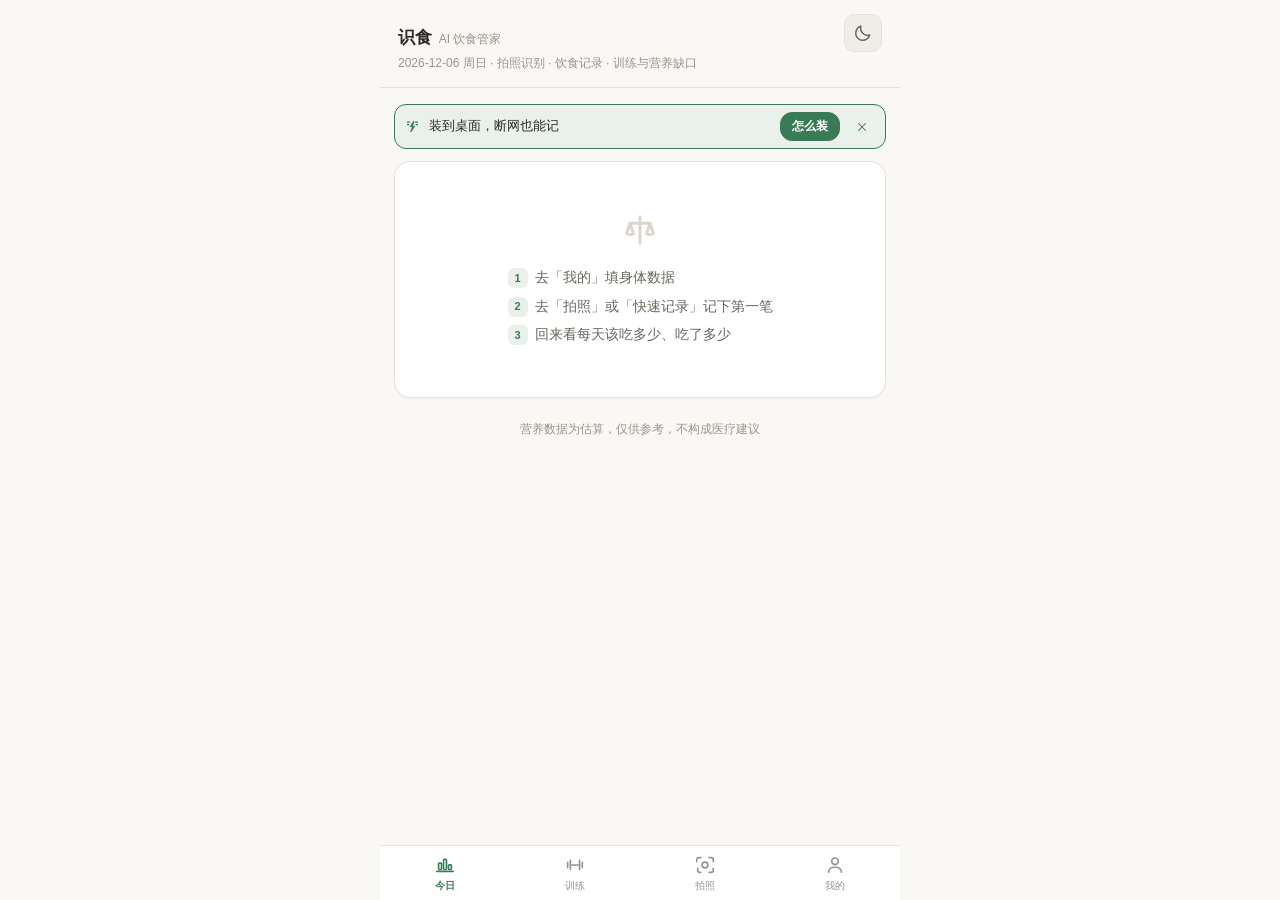
==== commit ae5bf148: "update: index.html" ====
--- a/index.html
+++ b/index.html
@@ -234,8 +234,6 @@
 .item .dt{font-size:12px;color:var(--ink-3);margin-top:3px;font-variant-numeric:tabular-nums}
 .item.inv{flex-wrap:wrap;gap:10px}
 .item.inv>div:first-child{flex:1 1 100%}
-.item.inv .btns{display:flex;gap:8px;width:100%}
-.item.inv .btns button{flex:1}
 .tagk{font-size:13.5px;color:var(--ink);font-weight:600;white-space:nowrap}
 
 /* ---------- 徽章 ---------- */
@@ -404,11 +402,14 @@
 .gbar{height:4px;border-radius:3px;background:var(--surface-2);overflow:hidden;margin-top:7px}
 .gbar>i{display:block;height:100%;border-radius:3px;transition:width .5s cubic-bezier(.4,0,.2,1)}
 .item.inv{align-items:flex-start;padding:13px 0}
-.item.inv .btns{display:flex;flex-direction:column;gap:5px;flex-shrink:0}
+/* 一行只留两个按钮：吃掉（撑满）+ 更多（固定宽）。低频操作收进 ⋯ 菜单 */
+.item.inv .btns{display:flex;flex-direction:row;gap:6px;width:100%;flex-shrink:0}
 .item.inv .btns .btn-s,.item.inv .btns .btn-r{
-  padding:6px 11px;font-size:12px;min-width:56px;display:inline-flex;
+  padding:8px 11px;font-size:12.5px;min-height:36px;display:inline-flex;
   align-items:center;justify-content:center;gap:4px;
 }
+.item.inv .btns .btn-s:first-child{flex:1}
+.item.inv .btns .btn-s:last-child{flex:0 0 auto;min-width:44px;padding:8px 10px}
 .item.inv .btns .btn-s .ic-svg,.item.inv .btns .btn-r .ic-svg{margin:0}
 
 /* ---------- 采购清单 ---------- */
@@ -637,6 +638,67 @@
 .pbtn:hover{border-color:var(--accent);color:var(--accent-ink)}
 .pbtn:active{background:var(--accent-soft)}
 .pg{font-size:11.5px;color:var(--ink-3);font-variant-numeric:tabular-nums}
+
+/* 最近常吃 —— 横滑条，点一下就再记一笔（库存删除后顶替「吃掉」的入口） */
+.recstrip{
+  display:flex;gap:8px;overflow-x:auto;
+  /* 横向滚动要靠惯性，触屏上手指拖着走；这里同时保留滚轮便利 */
+  -webkit-overflow-scrolling:touch;
+  scrollbar-width:none;                    /* Firefox 隐藏滚动条 */
+  padding-bottom:2px;margin:0 -2px;padding-left:2px;padding-right:2px;
+}
+.recstrip::-webkit-scrollbar{display:none} /* Chrome / Safari 隐藏滚动条 */
+.recchip{
+  flex:0 0 auto;display:inline-flex;flex-direction:column;align-items:flex-start;gap:2px;
+  min-height:52px;padding:9px 12px;max-width:148px;
+  border:1px solid var(--line-2);border-radius:var(--r-sm);
+  background:var(--surface-2);color:var(--ink);font:inherit;font-size:13px;cursor:pointer;
+  white-space:nowrap;overflow:hidden;text-overflow:ellipsis;
+}
+.recchip:hover{border-color:var(--accent);color:var(--accent-ink)}
+.recchip:active{background:var(--accent-soft)}
+.recchip span{font-size:11.5px;color:var(--ink-3);font-variant-numeric:tabular-nums}
+/* AI 判断卡片 —— 识别完先给结论，不是先给 9 个输入框 */
+.aiCard{
+  border:1px solid var(--line-2);border-radius:var(--r-md);
+  background:var(--surface);padding:13px 14px;margin-bottom:4px;
+}
+.aiTop{display:flex;align-items:baseline;justify-content:space-between;gap:10px}
+.aiName{font-size:15.5px;font-weight:600;color:var(--ink);line-height:1.3}
+.aiG{font-size:13px;color:var(--ink-2);font-variant-numeric:tabular-nums;white-space:nowrap;flex-shrink:0}
+.aiG.warn{color:var(--warn)}
+.aiNums{margin-top:7px;font-size:13px;color:var(--ink-2);font-variant-numeric:tabular-nums;line-height:1.5}
+.aiNums b{color:var(--ink);font-weight:600}
+.aiNote{margin-top:8px;font-size:12.5px;color:var(--ink-3);line-height:1.45}
+/* 详细数值默认收起：需要改的时候才展开 */
+.aiDetail{margin-top:16px;border-top:1px solid var(--line);padding-top:10px}
+.aiDetail>summary{
+  cursor:pointer;font-size:12.5px;color:var(--ink-2);list-style:none;
+  display:flex;align-items:center;gap:6px;min-height:24px;
+}
+.aiDetail>summary::-webkit-details-marker{display:none}
+.aiDetail>summary::before{
+  content:"";width:0;height:0;flex-shrink:0;
+  border-left:5px solid var(--ink-3);border-top:4px solid transparent;border-bottom:4px solid transparent;
+  transition:transform .15s;
+}
+.aiDetail[open]>summary::before{transform:rotate(90deg)}
+/* 识别出的每一条：一行一件事，右边两个小按钮（改份量 / 删掉） */
+.itemRow{display:flex;align-items:center;gap:8px;padding:11px 0;border-bottom:1px solid var(--line)}
+.itemRow:last-child{border-bottom:0}
+.itemMain{flex:1;min-width:0}
+.itemName{
+  font-size:14px;color:var(--ink);font-weight:500;line-height:1.35;
+  overflow:hidden;text-overflow:ellipsis;white-space:nowrap;
+}
+.itemMeta{font-size:12px;color:var(--ink-3);margin-top:2px;font-variant-numeric:tabular-nums}
+.itemBtn{
+  flex-shrink:0;width:34px;height:34px;padding:0;
+  display:inline-flex;align-items:center;justify-content:center;
+  border:1px solid var(--line-2);border-radius:var(--r-sm);
+  background:var(--surface-2);color:var(--ink-2);cursor:pointer;
+}
+.itemBtn:active{background:var(--accent-soft);border-color:var(--accent)}
 .instbar .instx:active{background:var(--line)}
 </style>
 <body>
@@ -659,29 +721,6 @@
   <div id="trainBox"></div>
 </div>
 
-<!-- ============ 库存 ============ -->
-<div class="tab" id="tab-stock">
-  <div id="stockAlert"></div>
-  <!-- 概览 / 提醒 / 缺口（由 renderStock 填充） -->
-  <div id="stockBox"></div>
-  <div id="stockActions"></div>
-
-  <!-- 手动添加：低频操作，默认折叠，避免每天进来先滚过一张大表单 -->
-  <details class="card" id="addBox">
-    <summary><svg class="ic-svg" width="18" height="18" viewBox="0 0 24 24" fill="none" stroke="currentColor" stroke-width="1.8" stroke-linecap="round" stroke-linejoin="round"><path d="M12 5v14"/><path d="M5 12h14"/></svg>手动添加食物<span class="chev"><svg width="16" height="16" viewBox="0 0 24 24" fill="none" stroke="currentColor" stroke-width="2" stroke-linecap="round" stroke-linejoin="round"><path d="M9 5l7 7-7 7"/></svg></span></summary>
-    <div class="fld searchbox" style="margin-top:14px">
-      <label>从内置食物库搜索（每 100g 营养）</label>
-      <input id="q" placeholder="鸡胸肉 / 彩椒 / 鸡蛋 / 荞麦面" autocomplete="off">
-      <div class="sug" id="sug"></div>
-    </div>
-    <div class="grid2">
-      <div class="fld"><label>总克重 (g)</label><input id="addG" type="number" inputmode="decimal" placeholder="500"></div>
-      <div class="fld"><label>&nbsp;</label><button class="btn-g" onclick="addFromDb()">加入库存</button></div>
-    </div>
-    <div class="hint"><svg class="ic-svg" width="14" height="14" viewBox="0 0 24 24" fill="none" stroke="currentColor" stroke-width="1.8" stroke-linecap="round"><circle cx="12" cy="12" r="8.5"/><path d="M12 11v5.5"/><circle cx="12" cy="12" r=".6" fill="currentColor"/></svg><span>包装食品去「拍照」页识别营养成分表更准</span></div>
-  </details>
-</div>
-
 <!-- ============ 拍照 ============ -->
 <div class="tab" id="tab-scan">
   <details class="card" id="apiBox">
@@ -740,45 +779,48 @@
     <div id="prevBox"></div>
     <button class="btn-o" style="margin-top:8px" onclick="openManual()">不拍照，手动输入营养数据</button>
     <div id="scanResult" style="display:none;margin-top:14px">
-      <div style="display:flex;align-items:center;gap:6px;margin-bottom:12px;font-size:12.5px;color:var(--ink-2)">
-        <span class="chip neutral">识别结果 · 请核对</span>
-      </div>
-      <div class="fld"><label>食物名称</label><input id="rN"></div>
-      <div class="fld"><label>归类（决定库存里的分组）</label>
-        <select id="rCat">
-          <option value="protein">肉蛋奶 / 蛋白质类</option>
-          <option value="staple">主食</option>
-          <option value="veg">蔬菜</option>
-          <option value="fruit">水果</option>
-          <option value="fat">油脂坚果</option>
-          <option value="other" selected>其他</option>
-        </select>
-      </div>
-      <div class="grid2">
-        <div class="fld"><label>热量 kcal/100g</label><input id="rK" type="number" inputmode="decimal"></div>
-        <div class="fld"><label>蛋白质 g/100g</label><input id="rP" type="number" inputmode="decimal"></div>
-        <div class="fld"><label>脂肪 g/100g</label><input id="rF" type="number" inputmode="decimal"></div>
-        <div class="fld"><label>碳水 g/100g</label><input id="rC" type="number" inputmode="decimal"></div>
-        <div class="fld"><label>膳食纤维 g/100g</label><input id="rFb" type="number" inputmode="decimal" placeholder="选填"></div>
-        <div class="fld"><label>钠 mg/100g</label><input id="rNa" type="number" inputmode="decimal" placeholder="选填"></div>
-        <div class="fld"><label>饱和脂肪 g/100g</label><input id="rSf" type="number" inputmode="decimal" placeholder="选填"></div>
-        <div class="fld"><label>糖 g/100g</label><input id="rSg" type="number" inputmode="decimal" placeholder="选填"></div>
-        <div class="fld"><label>总克重 (g)</label><input id="rG" type="number" inputmode="decimal" placeholder="500"></div>
-        <div id="portionBox" style="grid-column:1/-1"></div>
-      </div>
-      <button class="btn-g" onclick="aiToLog(false)">记入今日 · 并扣减库存</button>
-      <div class="grid2" style="margin-top:8px">
-        <div class="fld"><label>&nbsp;</label><button class="btn-o" onclick="aiToLog(true)">外食 · 不扣库存</button></div>
-        <div class="fld"><label>&nbsp;</label><button class="btn-o" onclick="aiToStock()">只加入库存</button></div>
-      </div>
-      <div class="hint" style="margin-top:8px"><svg class="ic-svg" width="14" height="14" viewBox="0 0 24 24" fill="none" stroke="currentColor" stroke-width="1.8" stroke-linecap="round"><circle cx="12" cy="12" r="8.5"/><path d="M12 11v5.5"/><circle cx="12" cy="12" r=".6" fill="currentColor"/></svg><span>在外面吃的选「外食」：只算进今天吃了多少，不动库存</span></div>
+      <!-- AI 先给结论：这是什么、大概多重、含多少。用户看一眼就能决定记不记，
+           不用对着 9 个输入框逐个核对。 -->
+      <div id="aiSummary" style="display:none"></div>
+      <!-- 识别出的每一条：能单独改份量、单独删 -->
+      <div id="itemList" style="display:none"></div>
+      <!-- 份量按钮紧跟在结论下面：觉得 AI 估得不对，点一下换掉 -->
+      <div id="portionBox"></div>
+      <!-- 主操作只做一件事：记进今天。一个人吃饭，记「吃了什么」就够了 -->
+      <button class="btn-g" style="margin-top:12px" onclick="aiToLog()">记入今日</button>
+      <div class="hint" style="margin-top:8px"><svg class="ic-svg" width="14" height="14" viewBox="0 0 24 24" fill="none" stroke="currentColor" stroke-width="1.8" stroke-linecap="round"><circle cx="12" cy="12" r="8.5"/><path d="M12 11v5.5"/><circle cx="12" cy="12" r=".6" fill="currentColor"/></svg><span>只记「吃了什么」，不用管别的。觉得克数不对，点条目自己改</span></div>
+      <details class="aiDetail" id="singleForm">
+        <summary>详细数值 · AI 已填好，一般不用改</summary>
+        <div class="fld" style="margin-top:12px"><label>食物名称</label><input id="rN"></div>
+        <div class="fld"><label>归类（决定「多少算一份」）</label>
+          <select id="rCat">
+            <option value="protein">肉蛋奶 / 蛋白质类</option>
+            <option value="staple">主食</option>
+            <option value="veg">蔬菜</option>
+            <option value="fruit">水果</option>
+            <option value="fat">油脂坚果</option>
+            <option value="other" selected>其他</option>
+          </select>
+        </div>
+        <div class="grid2">
+          <div class="fld"><label>热量 kcal/100g</label><input id="rK" type="number" inputmode="decimal"></div>
+          <div class="fld"><label>蛋白质 g/100g</label><input id="rP" type="number" inputmode="decimal"></div>
+          <div class="fld"><label>脂肪 g/100g</label><input id="rF" type="number" inputmode="decimal"></div>
+          <div class="fld"><label>碳水 g/100g</label><input id="rC" type="number" inputmode="decimal"></div>
+          <div class="fld"><label>膳食纤维 g/100g</label><input id="rFb" type="number" inputmode="decimal" placeholder="选填"></div>
+          <div class="fld"><label>钠 mg/100g</label><input id="rNa" type="number" inputmode="decimal" placeholder="选填"></div>
+          <div class="fld"><label>饱和脂肪 g/100g</label><input id="rSf" type="number" inputmode="decimal" placeholder="选填"></div>
+          <div class="fld"><label>糖 g/100g</label><input id="rSg" type="number" inputmode="decimal" placeholder="选填"></div>
+          <div class="fld"><label>总克重 (g)</label><input id="rG" type="number" inputmode="decimal" placeholder="500"></div>
+        </div>
+      </details>
     </div>
   </div>
 
   <div class="card" style="padding:16px">
     <h3 style="margin-bottom:10px"><svg class="ic-svg" width="18" height="18" viewBox="0 0 24 24" fill="none" stroke="currentColor" stroke-width="1.8" stroke-linecap="round" stroke-linejoin="round"><path d="M6 3v6a2.5 2.5 0 0 0 5 0V3"/><path d="M8.5 11v10"/><path d="M17 3c-1.6 1.4-2.2 3.6-2.2 6 0 2 .8 3.2 2.2 3.6V21"/></svg>在外吃饭</h3>
     <div style="font-size:12.5px;color:var(--ink-3);line-height:1.6;margin-bottom:12px">
-      没吃库存里的东西？手填一份，直接算进今天，<b>不影响库存</b>。
+      不在家吃、手边也没照片？手填一份，直接算进今天。
     </div>
     <button class="btn-g" onclick="outEatSheet()">记一顿外食</button>
   </div>
@@ -863,7 +905,7 @@
 
   <div class="card">
     <h3><svg class="ic-svg" width="18" height="18" viewBox="0 0 24 24" fill="none" stroke="currentColor" stroke-width="1.8" stroke-linecap="round" stroke-linejoin="round"><circle cx="12" cy="12" r="9"/><path d="M12 11v6M12 7.6v.6"/></svg>使用指南</h3>
-    <div class="hint" style="margin-bottom:12px"><span>第一次用不知从哪下手？这份指南讲清了「装到桌面 → 建档 → 入库 → 每天怎么记」，3 分钟看完。</span></div>
+    <div class="hint" style="margin-bottom:12px"><span>第一次用不知从哪下手？这份指南讲清了「装到桌面 → 建档 → 拍照记账 → 每天回看」，3 分钟看完。</span></div>
     <a class="linkbtn out" href="https://hkkdling-sketch.github.io/shishi-diet/guide/" target="_blank" rel="noopener">打开上手指南</a>
   </div>
 </div>
@@ -874,7 +916,6 @@
 <nav>
   <button data-t="tab-today" class="on" onclick="go('tab-today')"><span class="ic-nav"></span>今日</button>
   <button data-t="tab-train" onclick="go('tab-train')"><span class="ic-nav"></span>训练</button>
-  <button data-t="tab-stock" onclick="go('tab-stock')"><span class="ic-nav"></span>库存</button>
   <button data-t="tab-scan" onclick="go('tab-scan')"><span class="ic-nav"></span>拍照</button>
   <button data-t="tab-me" onclick="go('tab-me')"><span class="ic-nav"></span>我的</button>
 </nav>
@@ -888,7 +929,7 @@
 
 /* 构建日期。每次发布改这里 —— 用户能一眼看到自己跑的是哪版，
    省掉「到底是代码问题还是他没更新」这种来回猜。 */
-const BUILD="2026-10-19b";
+const BUILD="2026-10-20a";
 
 /* ================= 内置数据（中国食物成分表，每100g可食部，约值）
    fb = 膳食纤维 g/100g（缺项按同类保守估） ================= */
@@ -1113,6 +1154,9 @@
 
 /* ================= 图标系统 ================= */
 const ICON_PATHS={
+  pencil:'<path d="M4 20h4L19.5 8.5a2.1 2.1 0 0 0-3-3L5 17v3z"/><path d="M13.5 6.5l3 3"/>',
+  repeat:'<path d="M17 2.5l3.5 3.5-3.5 3.5"/><path d="M20.5 6H8a4 4 0 0 0-4 4v1"/><path d="M7 21.5 3.5 18 7 14.5"/><path d="M3.5 18H16a4 4 0 0 0 4-4v-1"/>',
+  more:'<circle cx="5" cy="12" r="1.7" fill="currentColor" stroke="none"/><circle cx="12" cy="12" r="1.7" fill="currentColor" stroke="none"/><circle cx="19" cy="12" r="1.7" fill="currentColor" stroke="none"/>',
   today:'<path d="M3 20h18"/><rect x="5" y="11" width="3.2" height="7" rx="1"/><rect x="10.4" y="7" width="3.2" height="11" rx="1"/><rect x="15.8" y="13" width="3.2" height="5" rx="1"/>',
   stock:'<path d="M4 8.5 12 4l8 4.5v7L12 20l-8-4.5z"/><path d="M12 11.5 20 7"/><path d="M12 11.5v8.5"/><path d="M12 11.5 4 7"/>',
   scan:'<path d="M3 8.5V6a2 2 0 0 1 2-2h2.5"/><path d="M16.5 4H19a2 2 0 0 1 2 2v2.5"/><path d="M21 15.5V18a2 2 0 0 1-2 2h-2.5"/><path d="M7.5 20H6a2 2 0 0 1-2-2v-2.5"/><circle cx="12" cy="12" r="3.2"/>',
@@ -1181,7 +1225,7 @@
     if(typeof o.useAdaptive!=="boolean")o.useAdaptive=false;   // 是否用自适应 TDEE 替代公式估算
     return o;
   }}catch(e){}
-  return {profile:null,inv:[],log:{},ex:{},wt:{},plan:{},myEx:[],restKcal:0,
+  return {profile:null,log:{},ex:{},wt:{},plan:{},myEx:[],restKcal:0,
           bestStreak:0,hideInstall:false,useAdaptive:false,
           api:{base:"https://open.bigmodel.cn/api/paas/v4",model:"glm-4v-flash",key:""},theme:""};
 }
@@ -1193,7 +1237,6 @@
   if(!S.plan||typeof S.plan!=="object"||Array.isArray(S.plan))S.plan={};
   if(!S.log||typeof S.log!=="object"||Array.isArray(S.log))S.log={};
   if(!S.wt||typeof S.wt!=="object"||Array.isArray(S.wt))S.wt={};
-  if(!Array.isArray(S.inv))S.inv=[];
   if(!Array.isArray(S.myEx))S.myEx=[];
 }
 function todayStr(){const d=new Date();return d.getFullYear()+"-"+String(d.getMonth()+1).padStart(2,"0")+"-"+String(d.getDate()).padStart(2,"0")}
@@ -1439,7 +1482,7 @@
 
    为什么识食特别适合做这个：它需要「精确摄入」+「连续体重」两个输入。
    多数 App 缺的是前者 —— 搜食物选份量本身误差就大，反推出来自然不准；
-   而按克扣库存的记账方式，摄入精度天然高一个量级。
+   而按克精确记账的方式，摄入精度天然高一个量级。
 
    注意 唯一致命陷阱：漏记整餐会系统性低估 TDEE
       （以为你吃得少 → 推出消耗也低 → 目标越调越低 → 越记越不准）。
@@ -1602,7 +1645,6 @@
   document.querySelectorAll("nav button").forEach(b=>b.classList.toggle("on",b.dataset.t===id));
   if(id==="tab-today")renderToday();
   if(id==="tab-train")renderTrain();
-  if(id==="tab-stock")renderStock();
   if(id==="tab-me")renderMe();
   window.scrollTo(0,0);
 }
@@ -1615,7 +1657,7 @@
     h+=`<div class="card"><div class="empty">${ic("scale",40,'style="color:var(--line-2);margin:0 auto 14px"')}
       <div class="steps">
         <span><b class="stepnum">1</b>去「我的」填身体数据</span>
-        <span><b class="stepnum">2</b>去「拍照」或「库存」添加食物</span>
+        <span><b class="stepnum">2</b>去「拍照」或「快速记录」记下第一笔</span>
         <span><b class="stepnum">3</b>回来看每天该吃多少、吃了多少</span>
       </div></div></div>`;
     $("todayBox").innerHTML=h;return;
@@ -1672,7 +1714,6 @@
 
   // ---- 实时剩余预算（核心：已吃的从目标里扣） ----
   const gap=gapToday();
-  const sug=feedSuggest();
   h+=`<div class="card remain">
     <div>
       <div class="hint" style="margin:0"><span>${gap.kcal>0?"今天还能吃":"已超出"}</span></div>
@@ -1682,7 +1723,7 @@
     <button class="btn-g" style="width:auto;padding:13px 20px" onclick="quickSheet()">${ic("bolt",18)}快速记录</button>
   </div>`;
 
-  // ---- 剩余营养清单：每一项都能看到「还差多少」+ 用库存怎么补 ----
+  // ---- 剩余营养清单：每一项都能看到「还差多少」+ 用内置库怎么补 ----
   const rows=[
     ["kcal","热量",c.target-t.k,"","var(--accent)"],
     ["p","蛋白质",c.pg-t.p," g","var(--d-protein)"],
@@ -1703,9 +1744,9 @@
         <b style="color:${neg?"var(--warn)":"var(--ink)"}">${neg?"已超出 "+(k==="kcal"?Math.round(-v):(-v).toFixed(1)):(k==="kcal"?Math.round(v):Math.round(v*10)/10)}${unit||" kcal"}</b></div>`;
     }).join("")}</div>
     ${anyOver?`<div class="hint" style="margin-top:10px"><span>单项超出很常见，看一周的整体趋势比盯单日更有意义。</span></div>`:""}
-    ${sug?`<div class="sugg">${ic("bolt",14)}<span>库存里 <b>${sug.need}g ${esc(sug.food.n)}</b> 可补足${sug.label}</span>
-      <button class="btn-s" style="margin-left:auto;flex-shrink:0" onclick="eatSheet('${sug.food.id}')">去记录</button></div>`
-      :`<div class="sugg" style="background:var(--surface-2);color:var(--ink-3)">${ic("bolt",14)}<span>库存里还没能精准补缺口的食材</span></div>`}
+    ${dbSuggest(gap)?(()=>{const ds=dbSuggest(gap);return `<div class="sugg">${ic("bolt",14)}<span>试试 <b>${esc(ds.food.n)}</b> 补${ds.dim==="p"?"蛋白":ds.dim==="fb"?"纤维":"碳水"}（约 ${ds.need}g）</span>
+      <button class="btn-s" style="margin-left:auto;flex-shrink:0" onclick="quickSheet('${esc(ds.food.n)}')">去记</button></div>`})()
+      :`<div class="sugg" style="background:var(--surface-2);color:var(--ink-3)">${ic("bolt",14)}<span>用「快速记录」把今天补满</span></div>`}
   </div>`;
 
   // ---- 限量项：钠 / 饱和脂肪 / 糖 ----
@@ -1751,34 +1792,21 @@
     </div>`;
   }
 
+  // ---- 最近常吃：从日记里取，点一下再记一笔（替代库存「吃掉」的便捷入口） ----
+  const rec=recentFoods(8);
+  if(rec.length){
+    h+=`<div class="card"><h3>${ic("repeat",18)}最近常吃<span class="count">点一下再记一笔</span></h3>
+      <div class="recstrip">${rec.map(r=>`<button class="recchip" onclick="relSheet('${esc(r.n)}',${r.g})">${esc(r.n)}<span>${Math.round(r.g)}g</span></button>`).join("")}</div></div>`;
+  }
+
   const l=S.log[d]||[];
   h+=`<div class="card"><h3>${ic("stock",18)}今日饮食<span class="count">${l.length} 笔</span></h3>`;
-  if(!l.length)h+=`<div class="empty">${ic("stock",32,'style="color:var(--line-2);margin:0 auto 8px"')}还没记录<br>去「库存」点「吃掉」</div>`;
+  if(!l.length)h+=`<div class="empty">${ic("stock",32,'style="color:var(--line-2);margin:0 auto 8px"')}还没记录<br>去「拍照」或「快速记录」记下第一笔</div>`;
   h+=l.map((e,i)=>`<div class="item"><div><div class="nm">${esc(e.n)}<span class="g">${e.g}g</span>${e.out?`<span class="chip neutral">外食</span>`:""}</div>
      <div class="dt">P ${(e.p||0).toFixed(1)} · F ${(e.f||0).toFixed(1)} · C ${(e.c||0).toFixed(1)} · 纤 ${(e.fb||0).toFixed(1)} g</div></div>
      <div style="display:flex;align-items:center;gap:10px"><span class="tagk">${Math.round(e.k)} kcal</span>
      <button class="btn-r" onclick="delLog(${i})">删</button></div></div>`).join("");
   h+=`</div>`;
-
-  // ---- 库存状态：首页也提醒，形成每日回访钩子 ----
-  if(S.inv.length){
-    const low=S.inv.filter(it=>it.g<=lowThreshold(it));
-    const soon=S.inv.filter(it=>{const dd=daysLeft(it);return dd!=null&&dd<=3&&it.g>lowThreshold(it)});
-    if(low.length||soon.length){
-      h+=`<div class="card" style="border-color:${low.length?"var(--warn)":"var(--line)"}">
-        <h3>${ic("cart",18)}库存提醒${low.length?`<span class="count" style="color:var(--warn)">${low.length} 样需补货</span>`:`<span class="count">${soon.length} 样快吃完</span>`}</h3>`;
-      if(low.length){
-        h+=`<div class="dt" style="margin-bottom:9px">${low.slice(0,4).map(x=>esc(x.n)+" <b style=\"color:var(--warn)\">"+x.g+"g</b>").join(" · ")}${low.length>4?` 等 ${low.length} 样`:""}</div>`;
-      }
-      if(soon.length){
-        h+=`<div class="dt" style="margin-bottom:9px">${soon.slice(0,3).map(x=>esc(x.n)+" 约 "+Math.floor(daysLeft(x))+" 天").join(" · ")}</div>`;
-      }
-      h+=low.length
-        ?`<button class="btn-o" onclick="go('tab-stock')">去处理 · 生成采购清单</button>`
-        :`<button class="btn-o" onclick="go('tab-stock')">查看库存</button>`;
-      h+=`</div>`;
-    }
-  }
 
   const ex=S.ex[d]||[];
   if(ex.length){
@@ -1820,15 +1848,9 @@
   const list=S.log[d]||[];
   const e=list[i];
   if(!e){save();if(d===todayStr())renderToday();return}
-  if(e.iid){
-    const it=S.inv.find(x=>x.id===e.iid);
-    if(it)it.g=Math.round((it.g+e.g)*10)/10;
-    else if(e.b)S.inv.push({id:e.iid,n:e.n,g:e.g,k:e.b.k,p:e.b.p,f:e.b.f,c:e.b.c,fb:e.b.fb,cat:e.b.cat,low:e.b.low});
-  }
   list.splice(i,1);save();
   if(d===todayStr())renderToday();
-  if(typeof renderStock==="function"&&$("tab-stock"))renderStock();   // 同步库存视图
-  toast(e.iid?"已删除，退回库存":"已删除");
+  toast("已删除");
 }
 function dstr(o){const d=new Date();d.setDate(d.getDate()-o);return d.getFullYear()+"-"+String(d.getMonth()+1).padStart(2,"0")+"-"+String(d.getDate()).padStart(2,"0")}
 function weekChart(c){
@@ -1844,15 +1866,17 @@
       <span class="d">${names[dt.getDay()]}${x.tr?"·练":""}</span></div>`}).join("")
     +`</div><div class="hint"><span>日常目标（不含训练）≈ ${Math.round(base)} kcal · 琥珀色 = 超标 · <b>·练</b> = 当天有训练</span></div></div>`;
 }
-function quickSheet(){
-  sheet(`<h3>快速记录</h3><div class="fld"><label>搜索食物（不用先入库存）</label><input id="qq" placeholder="米饭 / 鸡蛋 / 苹果" autocomplete="off"></div><div id="qr"></div><button class="btn-o" onclick="closeSheet()">关闭</button>`);
-  $("qq").oninput=function(){
+function quickSheet(pre){
+  sheet(`<h3>快速记录</h3><div class="fld"><label>搜索食物</label><input id="qq" placeholder="米饭 / 鸡蛋 / 苹果" autocomplete="off" value="${esc(pre||"")}"></div><div id="qr"></div><button class="btn-o" onclick="closeSheet()">关闭</button>`);
+  const run=function(){
     const v=this.value.trim().toLowerCase();
     $("qr").innerHTML=v?FOODS.map((x,i)=>[x,i]).filter(a=>a[0].n.toLowerCase().includes(v)).slice(0,8)
       .map(a=>`<div class="item" onclick="quickPick(${a[1]})" style="cursor:pointer"><div class="nm">${esc(a[0].n)}</div><span class="tagk" style="color:var(--ink-3)">${a[0].k} kcal/100g</span></div>`).join("")
       :"";
   };
-  setTimeout(()=>$("qq").focus(),120);
+  $("qq").oninput=run;
+  if(pre)$("qq").oninput.call($("qq"));   // 带食物名进来时直接列出结果，省一次输入
+  setTimeout(()=>{const el=$("qq");if(el)el.focus()},120);
 }
 function quickPick(i){
   const x=FOODS[i];
@@ -1869,83 +1893,7 @@
 }
 function delEx(i){const d=todayStr();S.ex[d].splice(i,1);save();renderToday()}
 
-/* ================= 库存管家 ================= */
-
-/** 库存剩余营养合计 */
-function invTotals(){
-  let k=0,p=0,f=0,c=0,g=0,fb=0,na=0,sf=0,sg=0;
-  S.inv.forEach(it=>{const r=scale(it,it.g);k+=r.k;p+=r.p;f+=r.f;c+=r.c;fb+=r.fb;g+=it.g;
-    na+=r.na;sf+=r.sf;sg+=r.sg});
-  return {k,p,f,c,fb,g,na,sf,sg};
-}
-
-/** 近 N 天某食材的日均消耗（g/天）。返回 null 表示样本不足。 */
-function dailyBurn(itemId,days=7){
-  let total=0,seen=0;
-  for(let i=0;i<days;i++){
-    const key=dstr(i);
-    const list=S.log[key]||[];
-    const hit=list.filter(e=>e.iid===itemId);
-    if(hit.length)seen++;
-    hit.forEach(e=>total+=e.g);
-  }
-  // 至少要有 2 天记录才给预测，否则噪声太大
-  if(seen<2)return null;
-  return total/days;
-}
-
-/** 全库日均总消耗（用于算「整仓还能撑几天」） */
-function dailyBurnAll(days=7){
-  let total=0;
-  for(let i=0;i<days;i++){
-    const list=S.log[dstr(i)]||[];
-    list.forEach(e=>total+=e.g);
-  }
-  return total/days;
-}
-
-/** 预测某食材还能吃几天 */
-function daysLeft(it){
-  const b=dailyBurn(it.id);
-  if(!b||b<=0)return null;
-  return it.g/b;
-}
-
-/** 近 N 天实际吃掉的营养，用于「缺口分析」 */
-function recentIntake(days=7){
-  let k=0,p=0,f=0,c=0,fb=0,n=0;
-  for(let i=0;i<days;i++){
-    const list=S.log[dstr(i)]||[];
-    if(list.length)n++;
-    list.forEach(e=>{k+=e.k||0;p+=e.p||0;f+=e.f||0;c+=e.c||0;fb+=e.fb||0});
-  }
-  return {k,p,f,c,fb,days,loggedDays:n};
-}
-
-/** 阈值：可自定义，默认 100g。按食材记录低量门限 */
-function lowThreshold(it){ return it.low!=null?it.low:100 }
-
-/** 采购清单：低量食材 + 建议补货量（补到够吃 7 天，或至少补一倍现有量） */
-function shoppingList(){
-  const out=[];
-  S.inv.forEach(it=>{
-    const th=lowThreshold(it);
-    if(it.g>th)return;
-    const b=dailyBurn(it.id);
-    let suggest;
-    if(b&&b>0){
-      // 按实际消耗速度补到够吃 7 天
-      suggest=Math.max(Math.ceil((b*7-it.g)/50)*50,100);
-    }else{
-      // 没有消耗数据 → 用一次性合理量
-      suggest=it.g>0?Math.max(Math.ceil(it.g*2/100)*100,200):500;
-    }
-    out.push({id:it.id,n:it.n,g:it.g,suggest,cat:it.cat,urgent:it.g<=th*0.3,burn:b});
-  });
-  // 急的排前面，其次按剩余百分比
-  return out.sort((a,b)=>(b.urgent-a.urgent)||(a.g-b.g));
-}
-
+/* ================= 今日缺口与常吃 ================= */
 /** 按当前目标反推：今天还缺多少（可为负 = 已超） */
 function gapToday(day){
   const d=day||todayStr();
@@ -1961,441 +1909,76 @@
   };
 }
 
-/* ============ 训练后 / 日常营养补充推荐 ============
-   思路与 fitforge 的「只显示你有的器械」一致：
-   只从你库存里真实存在的食材中挑，按「补这个缺口最划算」排序。
-   对每个缺口维度打分：
-     密度 = 该营养素 / 100g  → 越高越省量
-     代价 = 热量 / 该营养素   → 越低越不占预算
-   综合分 = 密度 / (1 + 代价/100)，并用「是否为主要功能类目」加权。
-   同时给出纤维建议（纤维缺口通常无法靠单一食材补，需要组合）。 */
-function feedSuggest(day){
-  const g=gapToday(day); if(!g)return null;
-  if(!S.inv.length)return null;
-  const cands=[];
-  S.inv.forEach(it=>{
-    const n100=scale(it,100);       // 每 100g 的营养
-    cands.push({food:it, r:n100, pD:n100.p, cD:n100.c, fD:n100.f, fbD:n100.fb, kD:n100.k});
-  });
-  // 每个缺口维度各挑一个最优食材
-  const pick=(dim,cat)=>{
-    const deficit=g[dim];                       // 该维度还缺多少（g 或 kcal）
-    if(!(deficit>2))return null;
-    const usable=cands.filter(x=>(x[dim+"D"]||0)>0.5);   // pD/cD/fD/fbD/kD
-    if(!usable.length)return null;
-    const scored=usable.map(x=>{
-      const density=x[dim+"D"];                            // 每 100g 含多少
-      const cost=x.kD/Math.max(density,0.01);              // 换取 1 单位该营养素要花多少 kcal
-      const catBonus=(cat&&x.food.cat===cat)?0.35:0;       // 同类目加权
-      const need=Math.max(5,Math.round(deficit/(density/100)/5)*5);
-      const score=density/(1+cost/80)+catBonus*density;
-      return {x,density,cost,need,score};
-    })
-    .filter(s=>s.need>0&&s.need<=3000)
-    .sort((a,b)=>b.score-a.score);
-    return scored[0]||null;
-  };
-  const out={
-    p:pick("p","protein"),
-    c:pick("c","staple"),
-    f:pick("f","fat"),
-    fb:pick("fb",null),
-    kcal:null,
-  };
-  // 单选一个「主推荐」：优先补蛋白（训练后最关键），其次纤维，其次碳水
-  let main=null,label="";
-  if(out.p){main=out.p;label="蛋白"}
-  else if(out.fb){main=out.fb;label="膳食纤维"}
-  else if(out.c){main=out.c;label="碳水"}
-  else if(g.kcal>80){
-    // 只是热量差 → 挑「最接近一份正餐」的食材
-    const m=cands.filter(x=>x.kD>0).map(x=>{
-      const need=Math.max(20,Math.round(g.kcal/(x.kD/100)/10)*10);
-      return {x,need,score:x.kD};
-    }).filter(s=>s.need<=800).sort((a,b)=>b.score-a.score)[0];
-    if(m){main=m;out.kcal=m;label="热量"}
-  }
-  if(!main)return null;
-  return {food:main.x.food,need:main.need,label,all:out,gap:g,
-          pc:Math.round(main.x.r.p/100*main.need*10)/10};
-}
-/** 兼容旧名（库存页在用） */
-function proteinSuggest(day){
-  const fs=feedSuggest(day);
-  if(!fs)return null;
-  // 只关心蛋白时返回旧结构
-  if(fs.label==="蛋白")return {food:fs.food,need:fs.need,pc:fs.pc};
-  const g=gapToday(day);
-  if(!g||g.p<=1)return null;
-  const cands=S.inv.filter(it=>it.cat==="protein"&&it.p>0)
-    .map(it=>({it,d:it.p*100/it.k})).sort((a,b)=>b.d-a.d);
-  if(!cands.length)return null;
-  const best=cands[0].it;
-  const need=Math.round(g.p/(best.p/100)/10)*10;
-  return {food:best,need,pc:Math.round(best.p/100*g.p*10)/10};
-}
-
-/* —— 库存主界面 —— */
-let stockView="all";   // all | low | soon
-
-function renderStock(){
-  // ---- 顶部概览卡 ----
-  const t=invTotals();
-  const gap=gapToday();
-  const burnAll=dailyBurnAll(7);
-  const overallDays=burnAll>0?t.g/burnAll:null;
-
-  let head=`<div class="card invh">
-    <div class="invh-top">
-      <div>
-        <div class="invh-lab">库存总计</div>
-        <div class="invh-big">${Math.round(t.g)}<span>g</span></div>
-        <div class="invh-sub">${Math.round(t.k)} kcal · 蛋白 ${t.p.toFixed(0)}g</div>
-      </div>
-      <div class="invh-ring" style="--p:${burnAll>0?Math.min(100,Math.max(4,Math.round(Math.min(overallDays,14)/14*100))):0}">
-        <div>
-          <b>${overallDays!=null?Math.floor(overallDays):"—"}</b>
-          <span>${overallDays!=null?"天":"待记录"}</span>
-        </div>
-      </div>
-    </div>
-    <div class="invh-foot">
-      <span>${burnAll>0?`按近 7 天速度，日均消耗 ${Math.round(burnAll)}g · 还能吃 ${Math.floor(overallDays)} 天`:"记录几天饮食后，这里会预测还能吃几天"}</span>
-    </div>
-  </div>`;
-
-  // ---- 智能提示 ----
-  const low=S.inv.filter(it=>it.g<=lowThreshold(it));
-  const urgent=low.filter(it=>it.g<=lowThreshold(it)*0.3);
-  if(low.length){
-    head+=`<div class="card" style="border-color:var(--warn);background:var(--warn-soft)">
-      <div style="display:flex;gap:9px;align-items:flex-start;color:var(--warn)">
-        ${ic("alert",18,'style="margin-top:1px;flex-shrink:0"')}
-        <div style="flex:1">
-          <div style="font-size:13.5px;font-weight:600">${low.length} 样需要补货${urgent.length?` · ${urgent.length} 样告急`:""}</div>
-          <div style="font-size:12.5px;margin-top:3px;color:var(--ink-2)">${low.slice(0,3).map(x=>esc(x.n)+" "+x.g+"g").join(" · ")}${low.length>3?` 等 ${low.length} 样`:""}</div>
-        </div>
-        <button class="btn-s" style="flex-shrink:0;background:transparent;border-color:var(--warn);color:var(--warn)" onclick="showShopping()">采购清单</button>
-      </div></div>`;
-  }
-
-  // ---- 缺口分析 ----
-  if(gap && (gap.kcal>0||gap.p>0)){
-    const fs=feedSuggest();
-    const opt=[];
-    if(gap.kcal>0)opt.push(`<div class="gaprow"><span class="gl"><i style="background:var(--accent)"></i>热量</span><b>${Math.round(gap.kcal)} kcal</b></div>`);
-    if(gap.p>1)opt.push(`<div class="gaprow"><span class="gl"><i style="background:var(--d-protein)"></i>蛋白质</span><b>${Math.round(gap.p)} g</b></div>`);
-    if(gap.c>1)opt.push(`<div class="gaprow"><span class="gl"><i style="background:var(--d-carb)"></i>碳水</span><b>${Math.round(gap.c)} g</b></div>`);
-    if(gap.f>1)opt.push(`<div class="gaprow"><span class="gl"><i style="background:var(--d-fat)"></i>脂肪</span><b>${Math.round(gap.f)} g</b></div>`);
-    if(gap.fb>1)opt.push(`<div class="gaprow"><span class="gl"><i style="background:var(--d-fiber)"></i>膳食纤维</span><b>${Math.round(gap.fb)} g</b></div>`);
-    head+=`<div class="card">
-      <h3>${ic("target",18)}${gap._calc.training?"训练后该补什么":"今日还差"}<span class="count">库存可补</span></h3>
-      <div class="gaplist">${opt.join("")}</div>
-      ${fs?`<div class="sugg">${ic("bolt",14)}<span>吃 <b>${fs.need}g ${esc(fs.food.n)}</b> 可补足${fs.label}</span>
-        <button class="btn-s" style="margin-left:auto;flex-shrink:0" onclick="eatSheet('${fs.food.id}')">去记录</button></div>`
-        :`<div class="sugg" style="background:var(--surface-2);color:var(--ink-3)">${ic("bolt",14)}<span>库存里还没有能精准补缺口的食材，先去添加</span></div>`}
-    </div>`;
-  }
-
-  // ---- 筛选标签 ----
-  const soonCount=S.inv.filter(it=>{const d=daysLeft(it);return d!=null&&d<=3}).length;
-  let body=`<div class="card">
-    <h3>${ic("box",18)}我的库存<span class="count">${S.inv.length} 样</span></h3>`;
-
-  if(!S.inv.length){
-    body+=`<div class="empty">${ic("box",32,'style="color:var(--line-2);margin:0 auto 8px"')}库存是空的<br>去超市买完东西，拍照识别后加进来</div>`;
-  } else {
-    // 筛选器
-    const tabs=[["all","全部",S.inv.length],["soon","快吃完",soonCount],["low","需补货",low.length]];
-    body+=`<div class="ftabs">${tabs.map(([k,lab,n])=>
-      `<button class="ftab${stockView===k?" on":""}" onclick="setStockView('${k}')">${lab}${n?`<em>${n}</em>`:""}</button>`).join("")}</div>`;
-
-    let items=S.inv;
-    if(stockView==="low")items=S.inv.filter(it=>it.g<=lowThreshold(it));
-    if(stockView==="soon")items=S.inv.filter(it=>{const d=daysLeft(it);return d!=null&&d<=3});
-
-    if(!items.length){
-      body+=`<div class="empty" style="padding:22px 12px">${
-        stockView==="low"?"没有需要补货的食材，库存充足":
-        "还没有食材吃出规律<br><span style=\"font-size:12px\">记录几天后，这里会按消耗速度提醒"
-      }</div>`;
-    } else {
-      CAT_ORDER.forEach(cat=>{
-        const group=items.filter(it=>it.cat===cat);
-        if(!group.length)return;
-        body+=`<div class="grp-title">${CAT_LABEL[cat]}<span style="color:var(--line-2)">·</span>${group.length}</div>`;
-        body+=group.map(it=>{
-          const r=scale(it,it.g);
-          const th=lowThreshold(it);
-          const lowFlag=it.g<=th;
-          const d=daysLeft(it);
-          const soonFlag=d!=null&&d<=3;
-          const pct=Math.min(100,it.g<=th?Math.max(6,Math.round(it.g/th*100)):100);
-          return `<div class="item inv">
-            <div style="flex:1;min-width:0">
-              <div class="nm">${esc(it.n)}${lowFlag?`<span class="chip warn">需补货</span>`:""}${soonFlag&&!lowFlag?`<span class="chip neutral">${Math.floor(d)}天吃完</span>`:""}</div>
-              <div class="dt">剩余 <b style="color:var(--ink)">${it.g}</b> g ｜ P ${r.p.toFixed(1)} · F ${r.f.toFixed(1)} · C ${r.c.toFixed(1)} · 纤 ${r.fb.toFixed(1)} g</div>
-              <div class="gbar"><i style="width:${pct}%;background:${lowFlag?"var(--warn)":"var(--accent)"}"></i></div>
-              <div class="dt" style="margin-top:4px;display:flex;gap:10px;flex-wrap:wrap">
-                <span>${Math.round(r.k)} kcal</span>
-                ${d!=null?`<span${soonFlag?" style=\"color:var(--warn)\"":""}>约还能吃 ${d<1?"<1":Math.floor(d)} 天</span>`:""}
-              </div>
-            </div>
-            <div class="btns">
-              <button class="btn-s" style="background:var(--accent-soft);color:var(--accent);border-color:transparent" onclick="eatSheet('${it.id}')">吃掉</button>
-              <button class="btn-s" onclick="restockSheet('${it.id}')">补货</button>
-              <button class="btn-s" onclick="detailSheet('${it.id}')" aria-label="详情">${ic("chart",15)}</button>
-              <button class="btn-r" onclick="delInvAsk('${it.id}')">${ic("trash",15)}</button>
-            </div></div>`}).join("");
-      });
+/** 从内置食物库里挑一个能补最大缺口的食材（替代原来的「库存补缺口」）。
+    只按营养素密度排序，不做热量代价打分 —— 内置库不需要「省预算」这个限制，
+    用户缺的就是食材推荐，不是取舍分析。 */
+function dbSuggest(gap){
+  if(!gap)return null;
+  const dims=[["p","protein","蛋白"],["fb","veg","纤维"],["c","staple","碳水"]];
+  for(const [dim,cat,label] of dims){
+    const def=gap[dim];
+    if(!(def>2))continue;
+    const cands=FOODS.filter(x=>x.cat===cat&&x[dim]>0.5);
+    if(!cands.length)continue;
+    const best=cands.slice().sort((a,b)=>b[dim]-a[dim])[0];
+    const need=Math.max(5,Math.round(def/(best[dim]/100)/5)*5);
+    return {food:best,need,dim};
+  }
+  return null;
+}
+
+/** 最近常吃：从历史日记里取出每种食物最近一次的克重（份量记忆）、
+    出现天数和最近出现日期，按最近日期倒序。上限 limit，默认 8。
+    这是库存删除后顶替「从库存吃掉」的便捷入口 —— 记完就自动有，不用额外维护。 */
+function recentFoods(limit=8){
+  const map={};
+  const days=Object.keys(S.log).sort();
+  for(const d of days){
+    const list=S.log[d]||[];
+    for(const e of list){
+      const n=e.n;
+      if(!n)continue;
+      const m=map[n]||(map[n]={n,g:0,c:0,last:d});
+      m.c++;
+      m.last=d;
+      m.g=e.g;                 // 后写覆盖先写 = 最近一次用的克重
     }
-
-    if(stockView==="all"&&items.length){
-      body+=`<div style="margin-top:14px;padding-top:12px;border-top:1px dashed var(--line-2)">
-        <div class="hint" style="margin:0 0 6px"><span>库存剩余营养合计</span></div>
-        <div style="display:flex;gap:14px;flex-wrap:wrap;font-size:13.5px;font-variant-numeric:tabular-nums">
-          <span><b style="color:var(--accent)">${Math.round(t.k)}</b> <span style="color:var(--ink-3)">kcal</span></span>
-          <span><b style="color:var(--d-protein)">${t.p.toFixed(1)}</b> <span style="color:var(--ink-3)">蛋白 g</span></span>
-          <span><b style="color:var(--d-fat)">${t.f.toFixed(1)}</b> <span style="color:var(--ink-3)">脂肪 g</span></span>
-          <span><b style="color:var(--d-carb)">${t.c.toFixed(1)}</b> <span style="color:var(--ink-3)">碳水 g</span></span>
-          <span><b style="color:var(--d-fiber)">${t.fb.toFixed(1)}</b> <span style="color:var(--ink-3)">纤维 g</span></span>
-        </div></div>`;
-    }
-  }
-  body+=`</div>`;
-  $("stockBox").innerHTML=head+body;
-
-  // ---- 底部批量操作 ----
-  const lowList=shoppingList();
-  let act="";
-  if(S.inv.length){
-    act=`<div class="card">
-      <h3>${ic("bolt",18)}批量操作</h3>
-      <div class="btnrow" style="margin-bottom:8px">
-        <button class="btn-s" style="flex:1" onclick="showShopping()">${ic("cart",15)}采购清单${lowList.length?` (${lowList.length})`:""}</button>
-        ${lowList.length?`<button class="btn-g" style="flex:1" onclick="restockAllLow()">一键补货</button>`:""}
-      </div>
-      <button class="btn-r" style="width:100%" onclick="clearInvAsk()">清空全部库存</button>
-    </div>`;
-  }
-  const sa=$("stockActions");
-  if(sa)sa.innerHTML=act;
-}
-
-function setStockView(v){stockView=v;renderStock()}
-
-/** 采购清单抽屉 */
-function showShopping(){
-  const list=shoppingList();
-  const total=list.reduce((a,x)=>a+x.suggest,0);
-  sheet(`<h3>${ic("cart",18)}采购清单<span class="count">${list.length} 样</span></h3>
-    ${list.length?`
-    <div class="hint" style="margin:0 0 12px"><span>按你近 7 天的实际消耗速度计算，补足后约可吃 7 天</span></div>
-    <div class="shoplist">${list.map(x=>`
-      <div class="shoprow">
-        <div>
-          <div class="nm">${esc(x.n)}${x.urgent?`<span class="chip warn">告急</span>`:""}</div>
-          <div class="dt">现有 ${x.g} g${x.burn?` · 日均 ${x.burn.toFixed(0)} g`:""}</div>
-        </div>
-        <b>+${x.suggest} g</b>
-      </div>`).join("")}</div>
-    <div class="shopfoot">建议采购总量 ${total} g</div>
-    <div class="btnrow"><button class="btn-o" onclick="closeSheet()">关闭</button>
-      <button class="btn-g" onclick="copyShopping()">复制清单</button></div>`
-    :`<div class="empty" style="padding:22px 12px">库存充足<br>没有需要补货的食材</div>
-      <button class="btn-o" onclick="closeSheet()">关闭</button>`}`);
-}
-
-function copyShopping(){
-  const list=shoppingList();
-  const txt="采购清单\n"+list.map(x=>`· ${x.n}  +${x.suggest}g`).join("\n");
-  const done=()=>toast("清单已复制");
-  if(navigator.clipboard&&navigator.clipboard.writeText){
-    navigator.clipboard.writeText(txt).then(done).catch(()=>{toast("复制失败，请长按选择");});
+  }
+  return Object.values(map)
+    .sort((a,b)=>b.last.localeCompare(a.last))
+    .slice(0,limit);
+}
+/** 最近常吃的点按弹层：克数预填上次的值，可改 */
+function relSheet(n,g){
+  const grams=Math.round(g)||100;
+  sheet(`<h3>${esc(n)}</h3>
+    <div class="hint" style="margin-bottom:12px"><span>上次记了 ${grams}g，可以直接记，也可以改</span></div>
+    <div class="fld"><label>克重 (g)</label><input id="relG" type="number" inputmode="decimal" value="${grams}"></div>
+    <div class="btnrow" style="margin-top:14px"><button class="btn-o" onclick="closeSheet()">取消</button>
+    <button class="btn-g" onclick="doRel('${esc(n)}')">记入今日</button></div>`);
+  setTimeout(()=>{const el=$("relG");if(el)el.select()},120);
+}
+/** 再记一笔：优先取内置库营养，库里没有时只记名字和克重 */
+function doRel(n){
+  const g=parseFloat(($("relG")||{}).value)||0;
+  if(g<=0){toast("克重要大于 0");return}
+  const fd=FOODS.find(x=>x.n===n)||FOODS.find(x=>n.indexOf(x.n)>=0||x.n.indexOf(n)>=0);
+  const d=todayStr();S.log[d]=S.log[d]||[];
+  if(fd){
+    const sc=scale(fd,g);
+    S.log[d].push({n,g,k:sc.k,p:sc.p,f:sc.f,c:sc.c,fb:sc.fb,na:sc.na,sf:sc.sf,sg:sc.sg});
   }else{
-    const ta=document.createElement("textarea");
-    ta.value=txt;document.body.appendChild(ta);ta.select();
-    try{document.execCommand("copy");done()}catch(e){toast("复制失败")}
-    document.body.removeChild(ta);
-  }
-}
-
-/** 单样食材详情：近 14 天消耗曲线 + 预测 */
-function detailSheet(id){
-  const it=S.inv.find(x=>x.id===id);if(!it)return;
-  const th=lowThreshold(it);
-  const d=daysLeft(it);
-  const b=dailyBurn(it.id);
-  // 近 14 天每天吃掉多少
-  const series=[];
-  for(let i=13;i>=0;i--){
-    const key=dstr(i);
-    const g=(S.log[key]||[]).filter(e=>e.iid===id).reduce((a,e)=>a+e.g,0);
-    series.push({key,g,today:i===0});
-  }
-  const mx=Math.max(10,...series.map(s=>s.g));
-  const total14=series.reduce((a,s)=>a+s.g,0);
-  const r=scale(it,it.g);
-  sheet(`<h3>${esc(it.n)}</h3>
-    <div class="dtl">
-      <div><span>剩余</span><b>${it.g} g</b></div>
-      <div><span>热量</span><b>${Math.round(r.k)} kcal</b></div>
-      <div><span>日均消耗</span><b>${b?b.toFixed(0)+" g":"暂无数据"}</b></div>
-      <div><span>预计可吃</span><b style="${d!=null&&d<=3?"color:var(--warn)":""}">${d!=null?(d<1?"不足 1 天":Math.floor(d)+" 天"):"—"}</b></div>
-    </div>
-    <div class="fld"><label>近 14 天消耗</label>
-      <div class="wkc">${series.map(s=>`<div class="wkr${s.today?" today":""}">
-        <i style="height:${Math.max(2,Math.round(s.g/mx*100))}%" title="${s.key} ${s.g}g"></i></div>`).join("")}</div>
-      <div class="dt" style="text-align:center;margin-top:4px">14 天共吃掉 ${total14} g</div>
-    </div>
-    <div class="fld"><label>剩余比例</label>
-      <div class="gbar" style="height:8px"><i style="width:${Math.min(100,Math.round(it.g/th*100))}%;background:${it.g<=th?"var(--warn)":"var(--accent)"}"></i></div>
-      <div class="dt" style="margin-top:5px">低量提醒线：${th} g</div>
-    </div>
-    <div class="btnrow" style="margin-bottom:10px"><button class="btn-s" style="flex:1" onclick="setLow('${id}')">改提醒线</button></div>
-    <div class="btnrow"><button class="btn-o" onclick="closeSheet()">关闭</button><button class="btn-g" onclick="eatSheet('${id}')">吃掉</button></div>`);
-}
-
-function setLow(id){
-  const it=S.inv.find(x=>x.id===id);if(!it)return;
-  const cur=lowThreshold(it);
-  const opts=[50,100,200,300,500];
-  sheet(`<h3>低量提醒线</h3>
-    <div class="hint" style="margin-bottom:12px"><span>剩余低于这个量时提醒你补货（当前 ${cur} g）</span></div>
-    <div class="btnrow" style="flex-wrap:wrap;margin-bottom:14px">
-      ${opts.map(v=>`<button class="btn-s${v===cur?" on":""}" onclick="doSetLow('${id}',${v})">${v}g</button>`).join("")}
-    </div>
-    <button class="btn-o" onclick="closeSheet()">取消</button>`);
-}
-function doSetLow(id,v){
-  const it=S.inv.find(x=>x.id===id);if(!it)return;
-  it.low=v;save();closeSheet();renderStock();toast("提醒线已设为 "+v+"g");
-}
-
-function eatSheet(id){
-  const it=S.inv.find(x=>x.id===id);if(!it)return;
-  const quicks=[it.g*0.25,it.g*0.5,it.g*0.75,it.g].map(g=>Math.round(g)).filter((g,i,a)=>g>0&&a.indexOf(g)===i);
-  sheet(`<h3>吃掉<span class="hl">${esc(it.n)}</span></h3>
-    <div class="fld"><label>剩余 ${it.g} g，本次吃多少 (g)</label><input id="eatG" type="number" inputmode="decimal" value="${it.g>=100?100:it.g}"></div>
-    <div class="btnrow" style="margin-bottom:12px">${quicks.map(g=>`<button class="btn-s" onclick="setEat(${g})">${g}g</button>`).join("")}</div>
-    <div class="chip neutral" id="eatPrev" style="margin-bottom:6px"></div>
-    <div class="eatleft" id="eatLeft"></div>
-    <div class="btnrow" style="margin-top:14px"><button class="btn-o" onclick="closeSheet()">取消</button><button class="btn-g" onclick="doEat('${id}')">确认吃掉</button></div>`);
-  const upd=()=>{
-    const g=parseFloat($("eatG").value)||0,r=scale(it,g);
-    $("eatPrev").textContent=`≈ ${Math.round(r.k)} kcal · 蛋白 ${r.p.toFixed(1)} · 脂肪 ${r.f.toFixed(1)} · 碳水 ${r.c.toFixed(1)} · 纤维 ${r.fb.toFixed(1)} g`;
-    const left=Math.max(0,Math.round((it.g-g)*10)/10);
-    const th=lowThreshold(it);
-    $("eatLeft").innerHTML=(g>0&&g<=it.g)
-      ? (left<=0?`<span style="color:var(--warn)">吃完后库存清空</span>`
-        : left<=th?`<span style="color:var(--warn)">吃完后仅剩 ${left} g，将触发补货提醒</span>`
-        : `吃完后剩余 ${left} g`)
-      : "";
-  };
-  $("eatG").oninput=upd;upd();
-  setTimeout(()=>$("eatG").select(),120);
-}
-function setEat(g){$("eatG").value=g;$("eatG").dispatchEvent(new Event("input"))}
-function doEat(id){
-  const it=S.inv.find(x=>x.id===id);const g=parseFloat($("eatG").value)||0;
-  if(g<=0){toast("克重要大于 0");return}
-  if(g>it.g){toast("吃的比剩的多，请先补货");return}
-  const r=scale(it,g),d=todayStr();
-  S.log[d]=S.log[d]||[];
-  S.log[d].push({n:it.n,g:g,k:r.k,p:r.p,f:r.f,c:r.c,fb:r.fb,na:r.na,sf:r.sf,sg:r.sg,iid:it.id,
-    b:{k:it.k,p:it.p,f:it.f,c:it.c,fb:it.fb,na:it.na,sf:it.sf,sg:it.sg,cat:it.cat,low:it.low}});
-  it.g=Math.round((it.g-g)*10)/10;
-  const emptied=it.g<=0;
-  if(emptied)S.inv=S.inv.filter(x=>x.id!==id);
-  save();closeSheet();renderStock();renderToday();
-  toast(emptied?`已记录 · ${it.n} 吃完了，记得补货`:"已记录，库存已扣减");
-}
-function restockSheet(id){
-  const it=S.inv.find(x=>x.id===id);if(!it)return;
-  const b=dailyBurn(it.id);
-  const quicks=[100,250,500,1000];
-  sheet(`<h3>给<span class="hl">${esc(it.n)}</span>补货</h3>
-    <div class="fld"><label>当前剩余 ${it.g} g，补多少 (g)</label><input id="rsG" type="number" inputmode="decimal" value="${b?Math.max(100,Math.ceil(b*7/100)*100):500}"></div>
-    <div class="btnrow" style="margin-bottom:10px">${quicks.map(g=>`<button class="btn-s" onclick="$('rsG').value=${g}">${g}g</button>`).join("")}</div>
-    ${b?`<div class="hint" style="margin-bottom:4px">${ic("clockFast",14)}<span>你日均吃 ${b.toFixed(0)}g，补 7 天量约需 ${Math.max(100,Math.ceil(b*7/100)*100)}g</span></div>`:""}
-    <div class="eatleft" id="rsLeft"></div>
-    <div class="btnrow" style="margin-top:14px"><button class="btn-o" onclick="closeSheet()">取消</button><button class="btn-g" onclick="doRestock('${id}')">确认补货</button></div>`);
-  const upd=()=>{
-    const g=parseFloat($("rsG").value)||0;
-    $("rsLeft").innerHTML=g>0?`补货后共 ${Math.round((it.g+g)*10)/10} g${b?` · 约够吃 ${Math.floor((it.g+g)/b)} 天`:""}`:"";
-  };
-  $("rsG").oninput=upd;upd();
-  setTimeout(()=>$("rsG").select(),120);
-}
-function doRestock(id){
-  const it=S.inv.find(x=>x.id===id);const g=parseFloat($("rsG").value)||0;
-  if(g<=0){toast("克重要大于 0");return}
-  it.g=Math.round((it.g+g)*10)/10;save();closeSheet();renderStock();toast("已补货，现有 "+it.g+" g");
-}
-function delInvAsk(id){
-  const it=S.inv.find(x=>x.id===id);if(!it)return;
-  const used=(S.log[todayStr()]||[]).some(e=>e.iid===id);
-  sheet(`<h3>删除库存？</h3>
-    <div class="hint" style="margin-bottom:14px"><span>将从库存移除「${esc(it.n)}」（剩余 ${it.g} g）。已记录的饮食不受影响，历史数据保留。</span></div>
-    ${used?`<div class="hint" style="margin-bottom:14px;color:var(--warn)">${ic("info",14)}<span>今天已吃过这项，删除不会撤销今天的记录</span></div>`:""}
-    <div class="btnrow"><button class="btn-o" onclick="closeSheet()">取消</button><button class="btn-r" style="flex:1" onclick="doDelInv('${id}')">确认删除</button></div>`);
-}
-function doDelInv(id){S.inv=S.inv.filter(x=>x.id!==id);save();closeSheet();renderStock();toast("已删除")}
-
-/** 批量：一键清空库存（带二次确认 + 提示可导出） */
-function clearInvAsk(){
-  if(!S.inv.length){toast("库存已是空的");return}
-  sheet(`<h3>清空全部库存？</h3>
-    <div class="hint" style="margin-bottom:14px"><span>将移除全部 ${S.inv.length} 样食材。你的饮食记录不受影响。</span></div>
-    <div class="hint" style="margin-bottom:14px;color:var(--warn)">${ic("alert",14)}<span>建议先「导出备份」，清空后无法恢复</span></div>
-    <div class="btnrow"><button class="btn-o" onclick="closeSheet()">取消</button><button class="btn-r" style="flex:1" onclick="doClearInv()">确认清空</button></div>`);
-}
-function doClearInv(){S.inv=[];save();closeSheet();renderStock();toast("库存已清空")}
-
-/** 一键把采购清单里的低量项全部补货（按建议量） */
-function restockAllLow(){
-  const list=shoppingList();
-  if(!list.length){toast("没有需要补货的");return}
-  sheet(`<h3>一键补货</h3>
-    <div class="hint" style="margin-bottom:12px"><span>按建议量给以下 ${list.length} 样补货</span></div>
-    <div class="shoplist">${list.map(x=>`<div class="shoprow">
-      <div><div class="nm">${esc(x.n)}</div><div class="dt">现有 ${x.g} g</div></div>
-      <b>+${x.suggest} g</b></div>`).join("")}</div>
-    <div class="btnrow" style="margin-top:14px"><button class="btn-o" onclick="closeSheet()">取消</button><button class="btn-g" onclick="doRestockAllLow()">确认补货</button></div>`);
-}
-function doRestockAllLow(){
-  const list=shoppingList();
-  list.forEach(x=>{
-    const it=S.inv.find(i=>i.id===x.id);
-    if(it)it.g=Math.round((it.g+x.suggest)*10)/10;
-  });
-  save();closeSheet();renderStock();toast(`已为 ${list.length} 样补货`);
-}
-
-
-/* ================= 搜索添加 ================= */
-let pickFood=null;
-$("q").addEventListener("input",function(){
-  const v=this.value.trim().toLowerCase(),box=$("sug");
-  if(!v){box.style.display="none";pickFood=null;return}
-  const hits=FOODS.filter(x=>x.n.toLowerCase().includes(v)).slice(0,12);
-  if(!hits.length){box.innerHTML=`<div style="color:var(--ink-3)"><span class="sn">没找到「${esc(this.value)}」</span><span class="sv">试试别的词</span></div>`;box.style.display="block";return}
-  box.innerHTML=hits.map(x=>`<div onclick="pick(${FOODS.indexOf(x)})"><span class="sn">${esc(x.n)}</span><span class="sv">${x.k} kcal · P${x.p}</span></div>`).join("");
-  box.style.display="block";
-});
-function pick(i){pickFood=FOODS[i];$("q").value=pickFood.n;$("sug").style.display="none";$("addG").focus()}
-function addFromDb(){
-  if(!pickFood){toast("先搜索并点选一个食物");return}
-  const g=parseFloat($("addG").value)||0;
-  if(g<=0){toast("填总克重");return}
-  S.inv.push({id:uid(),n:pickFood.n,g:g,k:pickFood.k,p:pickFood.p,f:pickFood.f,c:pickFood.c,fb:pickFood.fb,na:pickFood.na,sf:pickFood.sf,sg:pickFood.sg,cat:pickFood.cat});
-  save();$("q").value="";$("addG").value="";pickFood=null;$("sug").style.display="none";
-  renderStock();toast("已加入库存");
-}
-document.addEventListener("click",e=>{if(!e.target.closest(".searchbox")){const s=$("sug");if(s)s.style.display="none"}});
+    S.log[d].push({n,g});
+  }
+  save();closeSheet();renderToday();
+  toast(fd?"已再记一笔":"已记入（这个食物不在内置库，只记了克重）");
+}
+
 
 /* ================= 拍照识别 ================= */
 let curImgs=[];                 // 已选图片（dataURL 数组，支持多张）
+let aiNote="";                  // AI 对这张图的一句话判断
+let scanItems=[];               // 识别出的条目（一盘可能有好几样）
 const MAX_PHOTOS=6;             // 上限：再多会让请求体和识别时间都失控
 
 /* 两个入口共用一套处理：
@@ -2450,6 +2033,95 @@
   }
   return PORT_FALLBACK[cat]||PORT_FALLBACK.other;
 }
+/* ---------- 识别结果：条目列表 ---------- */
+/** 切换「识别结果列表」和「手动输入表单」两种形态 */
+function showMode(which){
+  const list=$("itemList"),form=$("singleForm"),pb=$("portionBox");
+  if(list)list.style.display=which==="list"?"block":"none";
+  if(form)form.style.display=which==="form"?"block":"none";
+  // 份量按钮只在手填时用；识别结果里每条自己带「改份量」
+  if(pb)pb.style.display=which==="form"?"block":"none";
+}
+/** 渲染识别出的条目：一条一行，能单独改份量、单独删 */
+function renderItems(){
+  const box=$("itemList");if(!box)return;
+  if(!scanItems.length){box.innerHTML="";box.style.display="none";renderAiSummary();return}
+  box.style.display="block";
+  box.innerHTML=scanItems.map((it,i)=>{
+    const fb=Math.round(it.fb*it.g/10)/10,kc=Math.round(it.k*it.g/100);
+    const meta=[it.g>0?it.g+" g":"重量待确认"];
+    if(it.g>0&&fb>0)meta.push("纤维 "+fb+" g");
+    if(it.g>0&&kc>0)meta.push(kc+" kcal");
+    return `<div class="itemRow">
+      <div class="itemMain">
+        <div class="itemName">${esc(it.n)}</div>
+        <div class="itemMeta">${meta.join(" · ")}</div>
+      </div>
+      <button class="itemBtn" onclick="editItem(${i})" aria-label="改份量">${ic("pencil",15)}</button>
+      <button class="itemBtn" onclick="delItem(${i})" aria-label="删掉这一条">${ic("trash",15)}</button>
+    </div>`;
+  }).join("");
+  renderAiSummary();
+}
+/** 删掉第 i 条 */
+function delItem(i){
+  if(i<0||i>=scanItems.length)return;
+  scanItems.splice(i,1);
+  if(!scanItems.length){clearScan();toast("都删掉了，重新拍一张吧");return}
+  renderItems();
+}
+/** 改某一条的份量：常见单位 + 手动填 */
+function editItem(i){
+  const it=scanItems[i];if(!it)return;
+  const list=portionsFor(it.n,it.cat);
+  sheet(`<h3>${esc(it.n)}</h3>
+    <div class="hint" style="margin-bottom:12px"><span>AI 估的是 <b>${it.g>0?it.g+" g":"未知"}</b>，觉得不对就点一个，或直接填克数</span></div>
+    <div class="plist" style="margin-bottom:12px">${list.map(([u,g])=>
+      `<button class="pbtn" onclick="setItemG(${i},${g})">${esc(u)}<span class="pg">${g} g</span></button>`).join("")}</div>
+    <div class="fld"><label>克数 (g)</label><input id="eiG" type="number" inputmode="decimal" value="${it.g>0?it.g:""}"></div>
+    <div class="btnrow"><button class="btn-o" onclick="closeSheet()">取消</button>
+      <button class="btn-g" onclick="saveItemG(${i})">确定</button></div>`);
+}
+function setItemG(i,g){const el=$("eiG");if(el)el.value=g}
+function saveItemG(i){
+  const v=parseFloat(($("eiG")||{}).value)||0;
+  if(v<=0){toast("填个克数");return}
+  if(scanItems[i])scanItems[i].g=v;
+  closeSheet();renderItems();
+}
+/** 清空识别结果 */
+function clearScan(){
+  scanItems=[];aiNote="";
+  if($("itemList")){$("itemList").innerHTML="";$("itemList").style.display="none"}
+  if($("aiSummary"))$("aiSummary").style.display="none";
+  if($("scanResult"))$("scanResult").style.display="none";
+}
+/** 总计卡：先给结论，再让人决定要不要改 */
+function renderAiSummary(){
+  const box=$("aiSummary");if(!box)return;
+  const list=(scanItems&&scanItems.length)?scanItems:[readR()].filter(x=>x.n);
+  if(!list.length){box.style.display="none";return}
+  const tot=list.reduce((a,x)=>({
+    g:a.g+(x.g||0),
+    fb:a.fb+(x.fb||0)*(x.g||0)/100,
+    p:a.p+(x.p||0)*(x.g||0)/100,
+    k:a.k+(x.k||0)*(x.g||0)/100
+  }),{g:0,fb:0,p:0,k:0});
+  const bits=[];
+  if(tot.fb>0.05)bits.push(`膳食纤维 <b>${Math.round(tot.fb*10)/10} g</b>`);
+  if(tot.p>0.05)bits.push(`蛋白 <b>${Math.round(tot.p*10)/10} g</b>`);
+  if(tot.k>0)bits.push(`<b>${Math.round(tot.k)}</b> kcal`);
+  const title=list.length===1?esc(list[0].n):`这一餐 · ${list.length} 样`;
+  box.style.display="block";
+  box.innerHTML=`<div class="aiCard">
+    <div class="aiTop"><span class="aiName">${title}</span>${
+      tot.g>0?`<span class="aiG">约 ${Math.round(tot.g)} g</span>`
+             :`<span class="aiG warn">重量待确认</span>`}</div>
+    ${bits.length?`<div class="aiNums">${bits.join(" · ")}</div>`:""}
+    ${aiNote?`<div class="aiNote">${esc(aiNote)}</div>`:""}
+  </div>`;
+}
+
 /** 渲染份量按钮。识别完成后、或用户改了名称/分类时调用 */
 function renderPortions(){
   const box=$("portionBox");if(!box)return;
@@ -2471,12 +2143,10 @@
   const tip=$("portionTip");if(!tip)return;
   const val=id=>{const el=$(id);return el?parseFloat(el.value)||0:0};
   const g=val("rG"),fb=val("rFb"),k=val("rK");
-  if(g<=0){tip.innerHTML=`<span>选一个份量，或直接在上面填克重</span>`;return}
-  const fbg=Math.round(fb*g/10)/10,kg=Math.round(k*g/100);
-  const parts=[`这份 ${g} g`];
-  if(fb>0)parts.push(`膳食纤维 <b>${fbg} g</b>`);
-  if(k>0)parts.push(`约 ${kg} kcal`);
-  tip.innerHTML=`<span>${parts.join(" · ")}</span>`;
+  // 数字已经在上面那张卡片里了，这里只做引导，别重复报一遍
+  if(g<=0){tip.innerHTML=`<span>AI 没估出重量，选一个份量或直接填克重</span>`;return}
+  tip.innerHTML=`<span>份量不对？点上面换个单位</span>`;
+  renderAiSummary();
 }
 /* 提示要跟着输入走：改名字可能换一套单位，改克重/纤维要立刻重算 */
 ["rN","rCat"].forEach(id=>{
@@ -2519,8 +2189,11 @@
   const r=$("scanResult");if(r)r.style.display="none";
 }
 function openManual(){
+  aiNote="";scanItems=[];
   $("scanResult").style.display="block";
+  showMode("form");
   renderPortions();
+  renderAiSummary();
   $("scanResult").scrollIntoView({behavior:"smooth",block:"center"});
 }
 function applyPreset(){
@@ -2641,8 +2314,8 @@
   if(!curImgs.length){toast("先选一张图");return}
   const mode=$("scanMode").value;
   const sys=mode==="pack"
-    ?`你是中文食品营养成分表识别专家。用户可能上传同一包装食品的多张照片（例如第 1 张是配料表、第 2 张是营养成分表，或不同角度）。请综合所有图片的信息，以每100g可食部为基准提取中国国标 GB 28050 的强制标示项：热量(千卡)、蛋白质(g)、脂肪(g)、饱和脂肪(g)、碳水化合物(g)、糖(g)、钠(mg)，另外尽量给出膳食纤维(g)。若表中标注的是每份含量，请根据每份克重换算为每100g。没有标注的项目按同类食品合理估算。只返回JSON，格式：{"name":"具体商品名","energy":数值,"protein":数值,"fat":数值,"satfat":数值,"carbs":数值,"sugar":数值,"sodium":数值,"fiber":数值}`
-    :`你是食物营养估算专家。用户可能上传多张食物照片（同一餐的不同菜、或同一食物的不同角度）。请综合所有图片识别出食物，给出可食部每100g的估算值：热量(千卡)、蛋白质(g)、脂肪(g)、饱和脂肪(g)、碳水化合物(g)、糖(g)、钠(mg)、膳食纤维(g)。若多张图是不同食物，取最主要的那一种作为名称。数值参考《中国食物成分表》。若是熟食/菜肴，请特别注意中餐的隐形油盐（炒菜、勾芡、糖醋会显著抬高脂肪和钠），按常见做法估算。只返回JSON，格式：{"name":"食物名","energy":数值,"protein":数值,"fat":数值,"satfat":数值,"carbs":数值,"sugar":数值,"sodium":数值,"fiber":数值}`;
+    ?`你是中文食品营养成分表识别专家。用户可能上传同一包装食品的多张照片（例如第 1 张是配料表、第 2 张是营养成分表，或不同角度）。请综合所有图片的信息，以每100g可食部为基准提取中国国标 GB 28050 的强制标示项：热量(千卡)、蛋白质(g)、脂肪(g)、饱和脂肪(g)、碳水化合物(g)、糖(g)、钠(mg)，另外尽量给出膳食纤维(g)。若表中标注的是每份含量，请根据每份克重换算为每100g。没有标注的项目按同类食品合理估算。grams = 这一份（一包/一瓶/一袋）的可食部总重量，标签上有净含量就按净含量，没有就按常见包装规格估。如果照片里有**不止一种食品**（比如一桌菜、一个便当盒），就分别列成多条；只有一种就一条。note = 一句话说明你看到了什么、怎么判断的（20 字以内，说人话）。只返回JSON，格式：{"items":[{"name":"具体商品名","grams":整份克数,"energy":数值,"protein":数值,"fat":数值,"satfat":数值,"carbs":数值,"sugar":数值,"sodium":数值,"fiber":数值}],"note":"一句话"}`
+    :`你是食物营养估算专家。用户可能上传多张食物照片（同一餐的不同菜、或同一食物的不同角度）。请综合所有图片识别出食物，**逐个列出**：盘子里有几样食物就列几条（米饭、炒菜、肉、汤分开算），每种给出可食部每100g的估算值：热量(千卡)、蛋白质(g)、脂肪(g)、饱和脂肪(g)、碳水化合物(g)、糖(g)、钠(mg)、膳食纤维(g)。数值参考《中国食物成分表》。若是熟食/菜肴，请特别注意中餐的隐形油盐（炒菜、勾芡、糖醋会显著抬高脂肪和钠），按常见做法估算。**关键**：每条还要估算这一份**实际的可食部总重量 grams** —— 看盘子/餐盒大小、食物占的面积和堆起来的厚度、跟常见份量比。估不准也要给一个数，别留空。只算能吃的部分，骨头、壳、汤汁不算。再给一个 note：一句话说明整张图（20 字以内，说人话，不要客套）。只返回JSON，格式：{"items":[{"name":"食物名","grams":整份克数,"energy":数值,"protein":数值,"fat":数值,"satfat":数值,"carbs":数值,"sugar":数值,"sodium":数值,"fiber":数值}],"note":"一句话"}`;
   const btn=$("doScan");btn.disabled=true;
   const n=curImgs.length;
   $("scanMsg").innerHTML=`<span>识别中（${n} 张图），请稍候…</span>`;
@@ -2670,13 +2343,20 @@
     const m=txt.match(/\{[\s\S]*\}/);
     if(!m)throw new Error("模型没有返回 JSON："+txt.slice(0,80));
     const j=JSON.parse(m[0]);
-    $("rN").value=j.name||"";$("rK").value=j.energy??"";$("rP").value=j.protein??"";
-    $("rF").value=j.fat??"";$("rC").value=j.carbs??"";
-    const put=(id,v)=>{const el=$(id);if(el&&v!=null&&v!=="")el.value=v};
-    put("rFb",j.fiber);put("rNa",j.sodium);put("rSf",j.satfat);put("rSg",j.sugar);
-    if($("rCat"))$("rCat").value=guessCat(j.name||"");   // 自动归类，用户可改
+    // 兼容两种返回：新的 {items:[...]}，和老的单个对象
+    const arr=Array.isArray(j.items)&&j.items.length?j.items:(j.name?[j]:[]);
+    const num=v=>{const n=Number(v);return isFinite(n)?n:0};
+    scanItems=arr.map(x=>{
+      const nm=String(x.name||"").trim();
+      return {n:nm,g:num(x.grams),k:num(x.energy),p:num(x.protein),f:num(x.fat),
+              c:num(x.carbs),fb:num(x.fiber),na:num(x.sodium),sf:num(x.satfat),sg:num(x.sugar),
+              cat:guessCat(nm)};
+    }).filter(x=>x.n);
+    if(!scanItems.length)throw new Error("模型没认出食物，换一张更清楚的试试");
+    aiNote=String(j.note||"").trim();
     $("scanResult").style.display="block";
-    renderPortions();
+    showMode("list");
+    renderItems();
     $("scanMsg").innerHTML=`<span style="color:var(--accent)">识别成功（用了 ${n} 张图），请核对数值</span>`;
     $("scanResult").scrollIntoView({behavior:"smooth",block:"center"});
   }catch(err){
@@ -2718,40 +2398,24 @@
     g:num("rG"),
     cat:$("rCat")?$("rCat").value:guessCat(nm)};
 }
-function aiToStock(){
-  const r=readR();if(!r.n||r.g<=0){toast("填名称和克重");return}
-  S.inv.push({id:uid(),n:r.n,g:r.g,k:r.k,p:r.p,f:r.f,c:r.c,fb:r.fb,
-    na:r.na,sf:r.sf,sg:r.sg,cat:r.cat||guessCat(r.n)});
-  save();toast("已加入库存");$("scanResult").style.display="none";go("tab-stock");
-}
-/** 直接记入今日饮食：
-    likeStock=true → 从库存里扣（默认）
-    likeStock=false → 外食，不动库存（标记 out:true） */
-function aiToLog(out){
-  const r=readR();if(!r.n||r.g<=0){toast("填名称和克重");return}
-  const s={k:r.k,p:r.p,f:r.f,c:r.c,fb:r.fb,na:r.na,sf:r.sf,sg:r.sg},sc=scale(s,r.g),d=todayStr();
-  S.log[d]=S.log[d]||[];
-  const entry={n:r.n,g:r.g,k:sc.k,p:sc.p,f:sc.f,c:sc.c,fb:sc.fb,na:sc.na,sf:sc.sf,sg:sc.sg};
-  // 若能对应到库存里的同名食材，且用户希望扣库存，则扣减
-  const match=S.inv.find(it=>it.n===r.n&&it.g>=r.g);
-  if(!out&&match){
-    entry.iid=match.id;
-    entry.b={k:match.k,p:match.p,f:match.f,c:match.c,fb:match.fb,
-      na:match.na,sf:match.sf,sg:match.sg,cat:match.cat,low:match.low};
-    match.g=Math.round((match.g-r.g)*10)/10;
-    if(match.g<=0)S.inv=S.inv.filter(x=>x.id!==match.id);
-  }else{
-    entry.out=true;      // 外食：不动库存
-  }
-  S.log[d].push(entry);
+/** 直接记入今日饮食。库存已移除，所有识别结果都只是「记一笔」。 */
+function aiToLog(){
+  const list=(scanItems&&scanItems.length)?scanItems:[readR()];
+  const ok=list.filter(r=>r.n&&r.g>0);
+  if(!ok.length){toast("先填名称和克重");return}
+  const d=todayStr();S.log[d]=S.log[d]||[];
+  ok.forEach(r=>{
+    const nut={k:r.k,p:r.p,f:r.f,c:r.c,fb:r.fb,na:r.na,sf:r.sf,sg:r.sg},sc=scale(nut,r.g);
+    S.log[d].push({n:r.n,g:r.g,k:sc.k,p:sc.p,f:sc.f,c:sc.c,fb:sc.fb,na:sc.na,sf:sc.sf,sg:sc.sg});
+  });
   save();
-  toast(out||!match?"已记入今日（不影响库存）":"已记入今日，库存已扣减");
-  $("scanResult").style.display="none";go("tab-today");
+  toast(`已记入 ${ok.length} 条`);
+  clearScan();go("tab-today");
 }
 /** 全屏外食记录：不拍照也能记 */
 function outEatSheet(){
   sheet(`<h3>${ic("fork",18)}在外吃饭</h3>
-    <div class="hint" style="margin-bottom:12px"><span>记录外面的餐食，<b>不影响库存</b>。可以拍照识别，也可以手填。</span></div>
+    <div class="hint" style="margin-bottom:12px"><span>记录外面的餐食，直接算进今天。可以拍照识别，也可以手填。</span></div>
     <div class="fld"><label>吃了什么</label><input id="oeN" placeholder="如：牛肉面 / 外卖盖饭 / 咖啡拿铁"></div>
     <div class="grid2">
       <div class="fld"><label>份量克重 (g)</label><input id="oeG" type="number" inputmode="decimal" value="300"></div>
@@ -2781,7 +2445,7 @@
     n,g:g||0,k,p:num("oeP"),c:num("oeC"),
     f:num("oeF"),fb:num("oeFb"),na:num("oeNa"),sf:num("oeSf"),sg:num("oeSg"),out:true
   });
-  save();closeSheet();renderToday();toast("已记入今日（不影响库存）");
+  save();closeSheet();renderToday();toast("已记入今日");
 }
 
 /* ================= 我的 ================= */
@@ -3576,7 +3240,7 @@
 }
 function resetAll(){
   sheet(`<h3>清空所有数据？</h3>
-    <div class="hint" style="margin-bottom:14px"><span>将删除全部身体数据、库存和饮食记录，<b style="color:var(--danger)">不可恢复</b>。建议先导出备份。</span></div>
+    <div class="hint" style="margin-bottom:14px"><span>将删除全部身体数据和饮食记录，<b style="color:var(--danger)">不可恢复</b>。建议先导出备份。</span></div>
     <div class="btnrow"><button class="btn-o" onclick="closeSheet()">取消</button><button class="btn-r" style="flex:1" onclick="doReset()">确认清空</button></div>`);
 }
 function doReset(){localStorage.removeItem(KEY);location.reload()}
@@ -3585,9 +3249,9 @@
 (function boot(){
   const names=["日","一","二","三","四","五","六"];
   const d=new Date();
-  $("hdDate").textContent=`${todayStr()} 周${names[d.getDay()]} · 拍照识别 · 库存管家 · 训练与营养缺口`;
+  $("hdDate").textContent=`${todayStr()} 周${names[d.getDay()]} · 拍照识别 · 饮食记录 · 训练与营养缺口`;
   // 注入导航图标
-  const navIcons={ "tab-today":"today","tab-train":"lift","tab-stock":"stock","tab-scan":"scan","tab-me":"me" };
+  const navIcons={ "tab-today":"today","tab-train":"lift","tab-scan":"scan","tab-me":"me" };
   document.querySelectorAll("nav button").forEach(b=>{
     const s=b.querySelector(".ic-nav");
     if(s)s.outerHTML=ic(navIcons[b.dataset.t]||"today",22);
